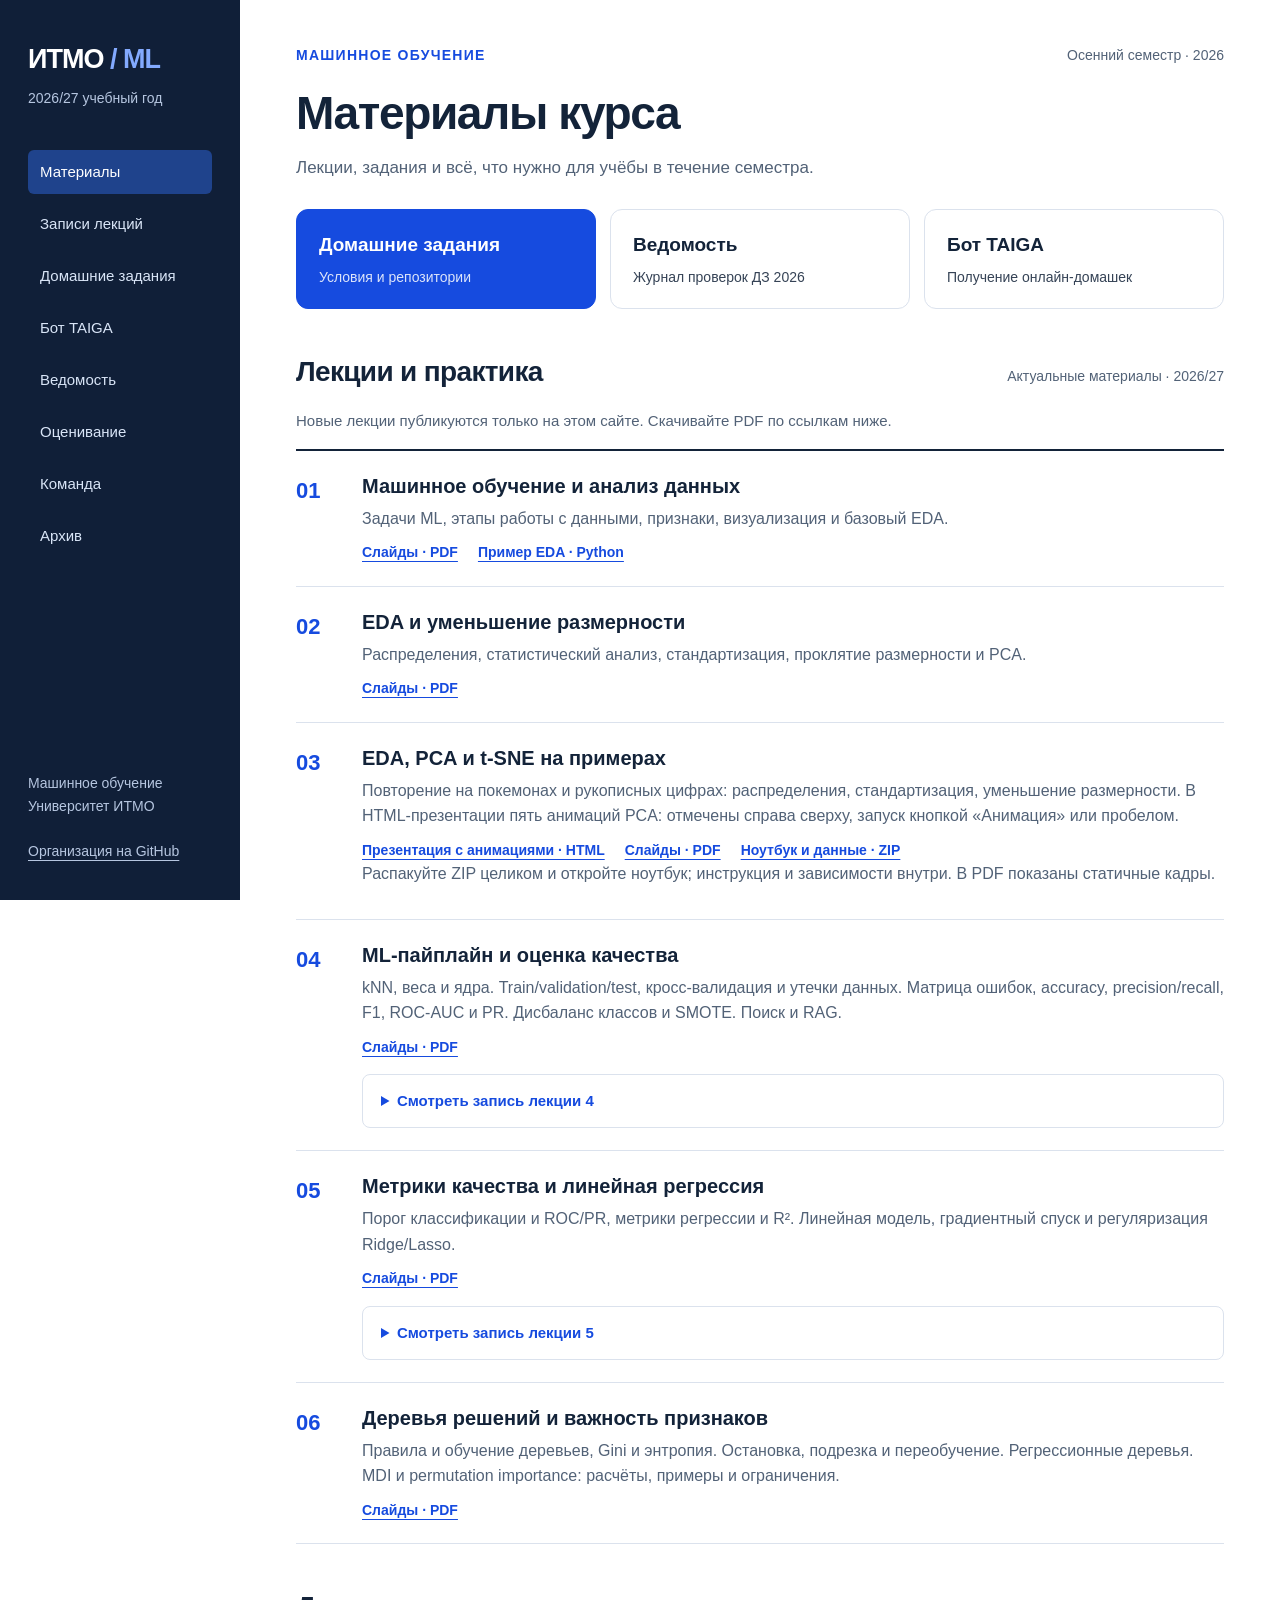
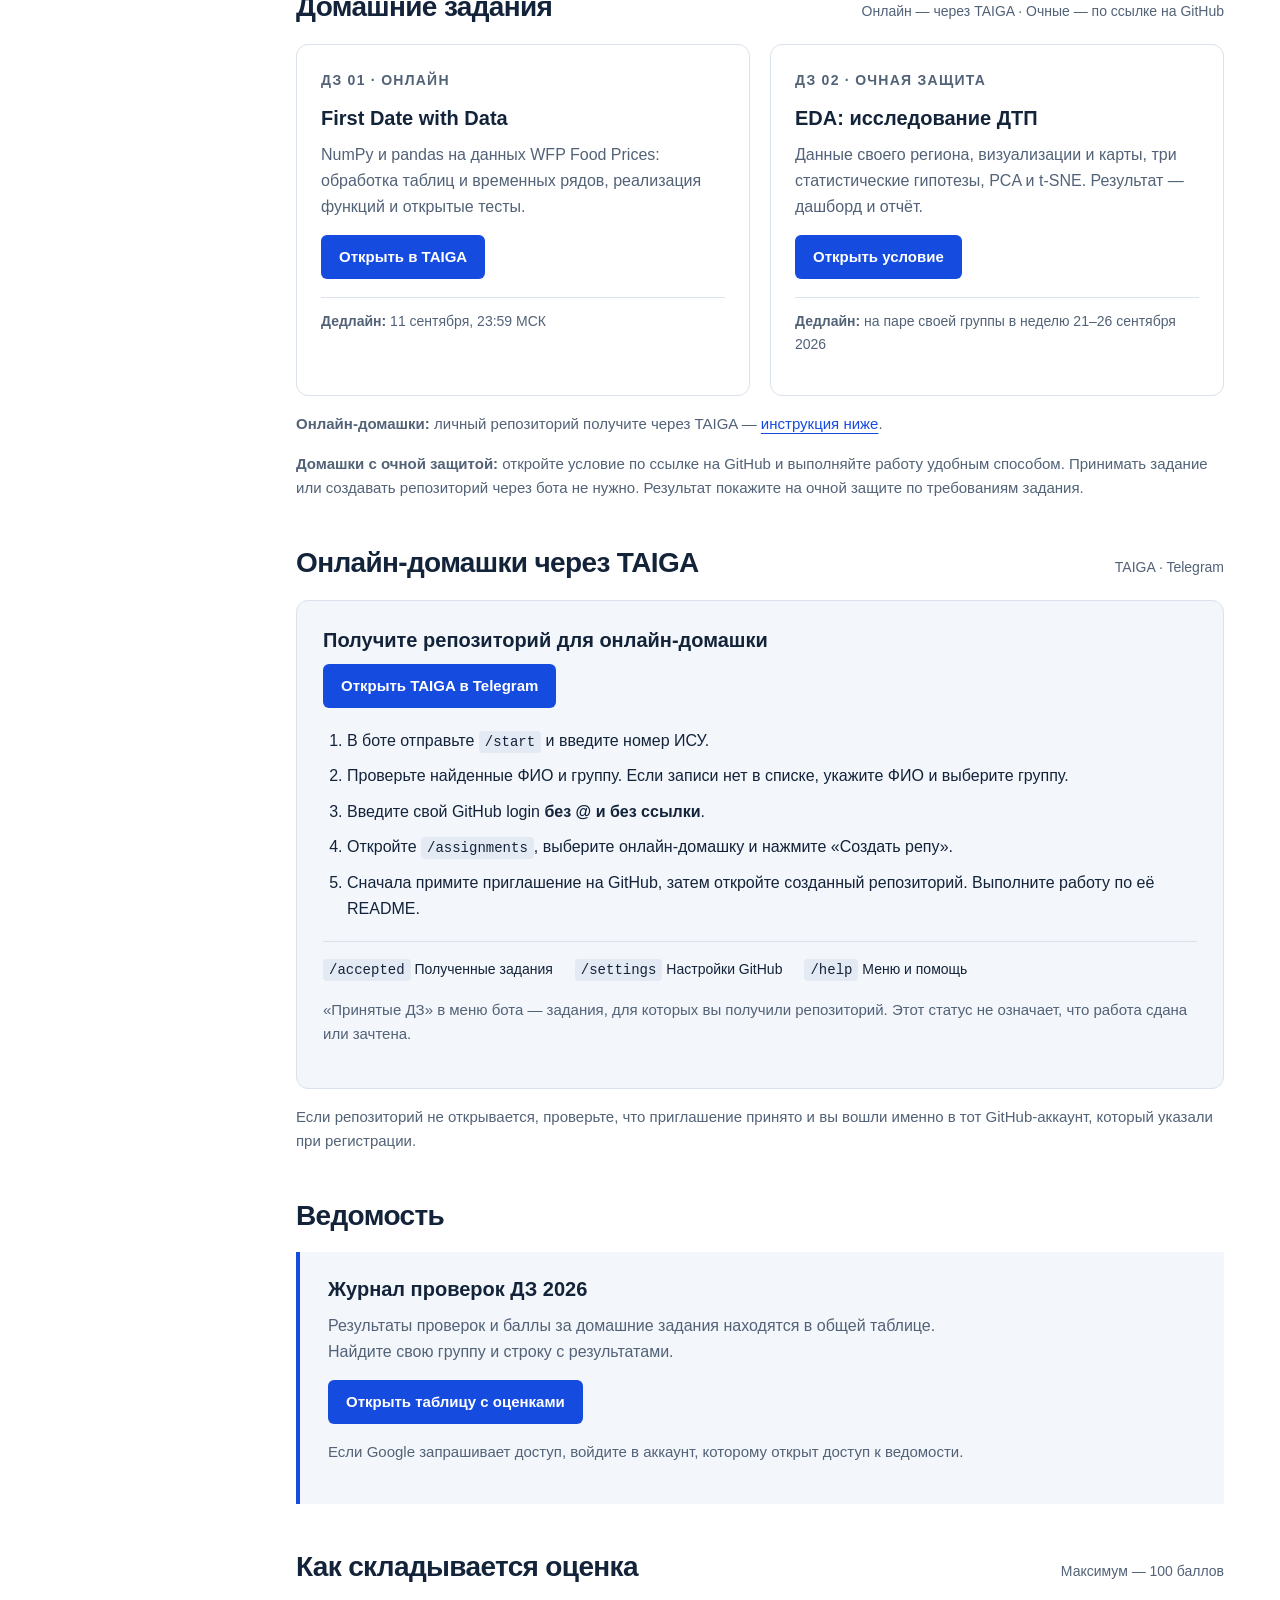
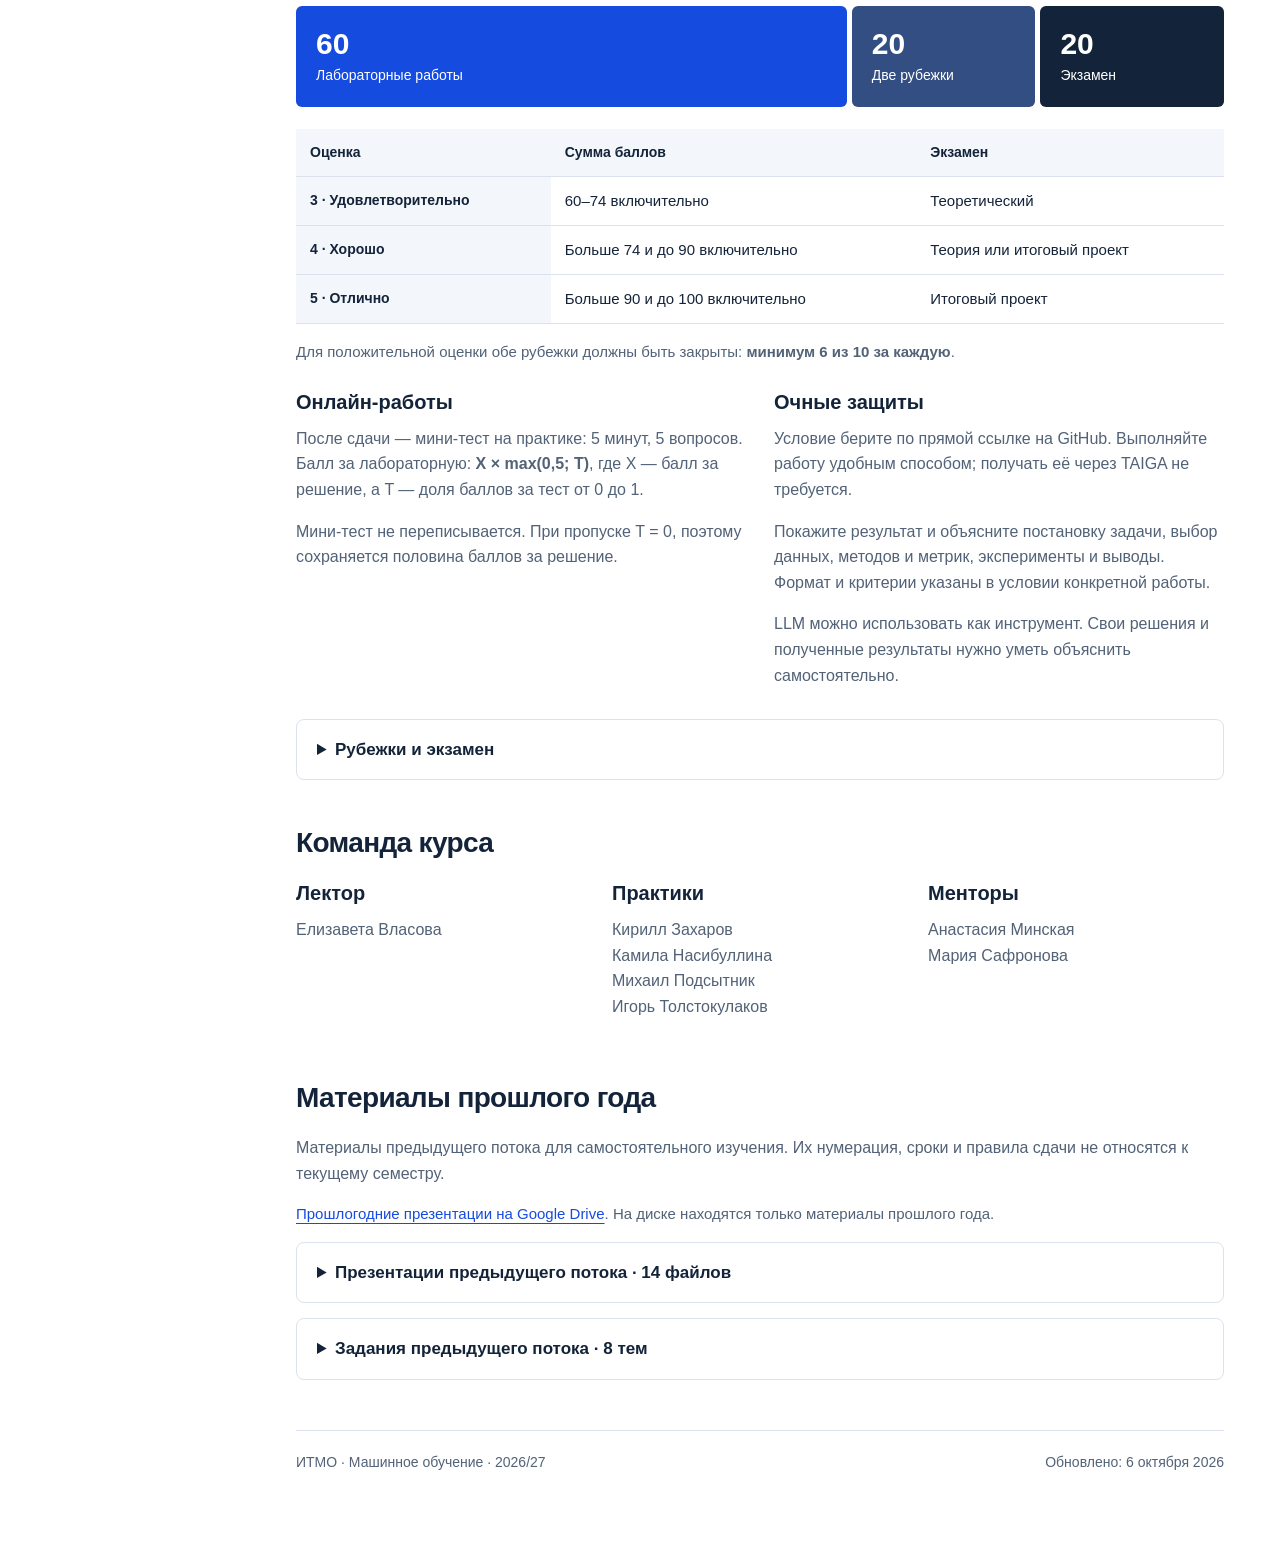
==== docs/index.html @ 831c70f2 "Publish lecture 6 on decision trees and feature importance" ====
<!doctype html>
<html lang="ru">
<head><meta charset="utf-8"><meta name="viewport" content="width=device-width,initial-scale=1">
<title>Машинное обучение · ИТМО · 2026/27</title>
<meta name="description" content="Курс машинного обучения ИТМО: лекции, домашние задания, TAIGA, ведомость и правила оценивания. 2026/27 учебный год.">
<meta name="theme-color" content="#101f38"><link rel="icon" href="favicon.svg" type="image/svg+xml"><link rel="stylesheet" href="style.css"></head>
<body><a class="skip" href="#main">Перейти к материалам</a>
<aside class="sidebar"><a class="brand" href="#main">ИТМО <span>/ ML</span></a><p class="semester">2026/27 учебный год</p>
<nav aria-label="Разделы курса"><a href="#materials" aria-current="page">Материалы</a><a href="recordings.html">Записи лекций</a><a href="#homework">Домашние задания</a><a href="#taiga">Бот TAIGA</a><a href="#grades">Ведомость</a><a href="#assessment">Оценивание</a><a href="#team">Команда</a><a href="#archive">Архив</a></nav>
<div class="sidefoot">Машинное обучение<br>Университет ИТМО<br><br><a href="https://github.com/ITMO-SE-ML/">Организация на GitHub</a></div></aside>
<main id="main"><header><div class="topline"><span class="eyebrow">Машинное обучение</span><span>Осенний семестр · 2026</span></div>
<h1>Материалы курса</h1><p class="intro">Лекции, задания и всё, что нужно для учёбы в течение семестра.</p>
<div class="quick"><a href="#homework"><strong>Домашние задания</strong><small>Условия и репозитории</small></a><a href="https://docs.google.com/spreadsheets/d/10iM8FWS6Ktva5MgXge8a-rUCZVAGV4AFRg06dmYaR9c/edit"><strong>Ведомость</strong><small>Журнал проверок ДЗ 2026</small></a><a href="#taiga"><strong>Бот TAIGA</strong><small>Получение онлайн-домашек</small></a></div></header>
<section id="materials"><div class="sectionhead"><h2>Лекции и практика</h2><span>Актуальные материалы · 2026/27</span></div><p class="note">Новые лекции публикуются только на этом сайте. Скачивайте PDF по ссылкам ниже.</p>
<div class="lectures">
<article class="lecture"><div class="number">01</div><div><h3>Машинное обучение и анализ данных</h3><p>Задачи ML, этапы работы с данными, признаки, визуализация и базовый EDA.</p><div class="links"><a href="materials/lecture-01.pdf">Слайды · PDF</a><a href="materials/eda-wine.py" download>Пример EDA · Python</a></div></div></article>
<article class="lecture"><div class="number">02</div><div><h3>EDA и уменьшение размерности</h3><p>Распределения, статистический анализ, стандартизация, проклятие размерности и PCA.</p><div class="links"><a href="materials/lecture-02.pdf">Слайды · PDF</a></div></div></article>
<article class="lecture" id="pokemon-seminar"><div class="number">03</div><div><h3>EDA, PCA и t-SNE на примерах</h3><p>Повторение на покемонах и рукописных цифрах: распределения, стандартизация, уменьшение размерности. В HTML-презентации пять анимаций PCA: отмечены справа сверху, запуск кнопкой «Анимация» или пробелом.</p><div class="links"><a href="materials/pokemon_lecture_animated.html">Презентация с анимациями · HTML</a><a href="materials/pokemon_lecture.pdf">Слайды · PDF</a><a href="materials/pokemon_student_pack.zip" download>Ноутбук и данные · ZIP</a></div><p>Распакуйте ZIP целиком и откройте ноутбук; инструкция и зависимости внутри. В PDF показаны статичные кадры.</p></div></article>
<article class="lecture" id="lecture-04"><div class="number">04</div><div><h3>ML-пайплайн и оценка качества</h3><p>kNN, веса и ядра. Train/validation/test, кросс-валидация и утечки данных. Матрица ошибок, accuracy, precision/recall, F1, ROC-AUC и PR. Дисбаланс классов и SMOTE. Поиск и RAG.</p><div class="links"><a href="materials/lecture-04.pdf">Слайды · PDF</a></div><details class="recording"><summary>Смотреть запись лекции 4</summary><div class="video-frame"><iframe src="https://www.youtube-nocookie.com/embed/El1Mt77FfAI" title="Запись лекции 4 · Машинное обучение · ИТМО" loading="lazy" referrerpolicy="strict-origin-when-cross-origin" allow="accelerometer; autoplay; clipboard-write; encrypted-media; gyroscope; picture-in-picture; web-share" allowfullscreen></iframe></div><p class="video-link"><a href="https://www.youtube.com/watch?v=El1Mt77FfAI" target="_blank" rel="noopener noreferrer">Открыть запись на YouTube ↗</a></p></details></div></article>
<article class="lecture" id="lecture-05"><div class="number">05</div><div><h3>Метрики качества и линейная регрессия</h3><p>Порог классификации и ROC/PR, метрики регрессии и R². Линейная модель, градиентный спуск и регуляризация Ridge/Lasso.</p><div class="links"><a href="materials/lecture-05.pdf">Слайды · PDF</a></div><details class="recording"><summary>Смотреть запись лекции 5</summary><div class="video-frame"><iframe src="https://www.youtube-nocookie.com/embed/atBlki5PKQo" title="Запись лекции 5 · Машинное обучение · ИТМО" loading="lazy" referrerpolicy="strict-origin-when-cross-origin" allow="accelerometer; autoplay; clipboard-write; encrypted-media; gyroscope; picture-in-picture; web-share" allowfullscreen></iframe></div><p class="video-link"><a href="https://www.youtube.com/watch?v=atBlki5PKQo" target="_blank" rel="noopener noreferrer">Открыть запись на YouTube ↗</a></p></details></div></article>
<article class="lecture" id="lecture-06"><div class="number">06</div><div><h3>Деревья решений и важность признаков</h3><p>Правила и обучение деревьев, Gini и энтропия. Остановка, подрезка и переобучение. Регрессионные деревья. MDI и permutation importance: расчёты, примеры и ограничения.</p><div class="links"><a href="materials/lecture-06.pdf">Слайды · PDF</a></div></div></article>
</div></section>
<section id="homework"><div class="sectionhead"><h2>Домашние задания</h2><span>Онлайн — через TAIGA · Очные — по ссылке на GitHub</span></div>
<div class="homeworks"><article class="homework"><p class="eyebrow">ДЗ 01 · Онлайн</p><h3>First Date with Data</h3><p>NumPy и pandas на данных WFP Food Prices: обработка таблиц и временных рядов, реализация функций и открытые тесты.</p><a class="button" href="https://t.me/itmo_taiga_assistant_bot">Открыть в TAIGA</a><p class="meta"><strong>Дедлайн:</strong> 11 сентября, 23:59 МСК</p></article>
<article class="homework"><p class="eyebrow">ДЗ 02 · Очная защита</p><h3>EDA: исследование ДТП</h3><p>Данные своего региона, визуализации и карты, три статистические гипотезы, PCA и t-SNE. Результат — дашборд и отчёт.</p><a class="button" href="https://github.com/ITMO-SE-ML/hw02-y26-eda">Открыть условие</a><p class="meta"><strong>Дедлайн:</strong> на паре своей группы в неделю 21–26 сентября 2026</p></article></div>
<p class="note"><strong>Онлайн-домашки:</strong> личный репозиторий получите через TAIGA — <a href="#taiga">инструкция ниже</a>.</p><p class="note"><strong>Домашки с очной защитой:</strong> откройте условие по ссылке на GitHub и выполняйте работу удобным способом. Принимать задание или создавать репозиторий через бота не нужно. Результат покажите на очной защите по требованиям задания.</p></section>
<section id="taiga"><div class="sectionhead"><h2>Онлайн-домашки через TAIGA</h2><span>TAIGA · Telegram</span></div><div class="botbox"><h3>Получите репозиторий для онлайн-домашки</h3><a class="button" href="https://t.me/itmo_taiga_assistant_bot">Открыть TAIGA в Telegram</a>
<ol><li>В боте отправьте <code>/start</code> и введите номер ИСУ.</li><li>Проверьте найденные ФИО и группу. Если записи нет в списке, укажите ФИО и выберите группу.</li><li>Введите свой GitHub login <strong>без @ и без ссылки</strong>.</li><li>Откройте <code>/assignments</code>, выберите онлайн-домашку и нажмите «Создать репу».</li><li>Сначала примите приглашение на GitHub, затем откройте созданный репозиторий. Выполните работу по её README.</li></ol>
<div class="commands"><span><code>/accepted</code> Полученные задания</span><span><code>/settings</code> Настройки GitHub</span><span><code>/help</code> Меню и помощь</span></div><p class="note">«Принятые ДЗ» в меню бота — задания, для которых вы получили репозиторий. Этот статус не означает, что работа сдана или зачтена.</p></div>
<p class="note">Если репозиторий не открывается, проверьте, что приглашение принято и вы вошли именно в тот GitHub-аккаунт, который указали при регистрации.</p></section>
<section id="grades"><div class="sectionhead"><h2>Ведомость</h2></div><div class="gradesbox"><h3>Журнал проверок ДЗ 2026</h3><p>Результаты проверок и баллы за домашние задания находятся в общей таблице. Найдите свою группу и строку с результатами.</p><a class="button" href="https://docs.google.com/spreadsheets/d/10iM8FWS6Ktva5MgXge8a-rUCZVAGV4AFRg06dmYaR9c/edit">Открыть таблицу с оценками</a><p class="note">Если Google запрашивает доступ, войдите в аккаунт, которому открыт доступ к ведомости.</p></div></section>
<section id="assessment"><div class="sectionhead"><h2>Как складывается оценка</h2><span>Максимум — 100 баллов</span></div>
<div class="scorebar" aria-label="60 баллов за лабораторные, 20 за две рубежки, 20 за экзамен"><div><strong>60</strong><span>Лабораторные работы</span></div><div><strong>20</strong><span>Две рубежки</span></div><div><strong>20</strong><span>Экзамен</span></div></div>
<div class="tablewrap"><table><caption class="skip">Пороги итоговой оценки и формат экзамена</caption><thead><tr><th scope="col">Оценка</th><th scope="col">Сумма баллов</th><th scope="col">Экзамен</th></tr></thead><tbody><tr><th scope="row">3 · Удовлетворительно</th><td>60–74 включительно</td><td>Теоретический</td></tr><tr><th scope="row">4 · Хорошо</th><td>Больше 74 и до 90 включительно</td><td>Теория или итоговый проект</td></tr><tr><th scope="row">5 · Отлично</th><td>Больше 90 и до 100 включительно</td><td>Итоговый проект</td></tr></tbody></table></div><p class="note">Для положительной оценки обе рубежки должны быть закрыты: <strong>минимум 6 из 10 за каждую</strong>.</p>
<div class="rules"><article><h3>Онлайн-работы</h3><p>После сдачи — мини-тест на практике: 5 минут, 5 вопросов. Балл за лабораторную: <strong>X × max(0,5; T)</strong>, где X — балл за решение, а T — доля баллов за тест от 0 до 1.</p><p>Мини-тест не переписывается. При пропуске T = 0, поэтому сохраняется половина баллов за решение.</p></article><article><h3>Очные защиты</h3><p>Условие берите по прямой ссылке на GitHub. Выполняйте работу удобным способом; получать её через TAIGA не требуется.</p><p>Покажите результат и объясните постановку задачи, выбор данных, методов и метрик, эксперименты и выводы. Формат и критерии указаны в условии конкретной работы.</p><p>LLM можно использовать как инструмент. Свои решения и полученные результаты нужно уметь объяснить самостоятельно.</p></article></div>
<details><summary>Рубежки и экзамен</summary><p class="note">Рубежные работы: <strong>20 октября</strong> и <strong>15 декабря 2026</strong>, во время практических занятий. Письменно, на бумаге; без конспектов, других материалов и электронных устройств.</p><p>Для «3» предусмотрен теоретический экзамен. Для «4» можно выбрать теорию или проект. Для «5» нужен итоговый практический проект в формате мини-курсовой.</p></details></section>
<section id="team"><div class="sectionhead"><h2>Команда курса</h2></div><div class="team"><div><h3>Лектор</h3><p>Елизавета Власова</p></div><div><h3>Практики</h3><p>Кирилл Захаров<br>Камила Насибуллина<br>Михаил Подсытник<br>Игорь Толстокулаков</p></div><div><h3>Менторы</h3><p>Анастасия Минская<br>Мария Сафронова</p></div></div></section>
<section id="archive"><div class="sectionhead"><h2>Материалы прошлого года</h2></div><p class="muted">Материалы предыдущего потока для самостоятельного изучения. Их нумерация, сроки и правила сдачи не относятся к текущему семестру.</p><p class="note"><a href="https://drive.google.com/drive/folders/1g2-4mdhATZkF4elCgCH3hkfK8moCB7Ho">Прошлогодние презентации на Google Drive</a>. На диске находятся только материалы прошлого года.</p><details><summary>Презентации предыдущего потока · 14 файлов</summary><ul><li><a href="https://docs.google.com/presentation/d/1WX2LB0aDM0awaZ87EdqQ-S3rUSIxD4e8/edit?usp=drivesdk&amp;ouid=114748752541859044137&amp;rtpof=true&amp;sd=true">Lecture 1. MS intro + EDA.pptx</a></li><li><a href="https://docs.google.com/presentation/d/12kSOmeyjZpeFzAq5Xodr3aOQBu44ck2q/edit?usp=drivesdk&amp;ouid=114748752541859044137&amp;rtpof=true&amp;sd=true">Lecture 2. Stat. hypotheses.pptx</a></li><li><a href="https://docs.google.com/presentation/d/1_D8uTU2XRmR8DZO0sigl1Nuk1R17o4Wp/edit?usp=drivesdk&amp;ouid=114748752541859044137&amp;rtpof=true&amp;sd=true">Lecture 3. PCA.pptx</a></li><li><a href="https://docs.google.com/presentation/d/1HMXRzWUHVKtwvO5hQWafJak5acilHFCf/edit?usp=drivesdk&amp;ouid=114748752541859044137&amp;rtpof=true&amp;sd=true">Lecture 4. t-SNE &amp; UMAP.pptx</a></li><li><a href="https://docs.google.com/presentation/d/1uEagUJv49_-Yo94mhiQZqL1ES7v9sO5f/edit?usp=drivesdk&amp;ouid=114748752541859044137&amp;rtpof=true&amp;sd=true">Lecture 5. Metrics &amp; KNN.pptx</a></li><li><a href="https://docs.google.com/presentation/d/1YdBTxPbUzW6Ru0N-zzKdBnoiWvK77g9H/edit?usp=drivesdk&amp;ouid=114748752541859044137&amp;rtpof=true&amp;sd=true">Lecture 6. Linear regression.pptx</a></li><li><a href="https://docs.google.com/presentation/d/1BT3EJiJzLUGn6b9fAKAFbU-v0p5Nmd-K/edit?usp=drivesdk&amp;ouid=114748752541859044137&amp;rtpof=true&amp;sd=true">Lecture 7. SVM &amp; logistic regression.pptx</a></li><li><a href="https://docs.google.com/presentation/d/1my4y9N_Cz4WPyYJfPvBgL1GSSuhEttGL/edit?usp=drivesdk&amp;ouid=114748752541859044137&amp;rtpof=true&amp;sd=true">Lecture 8. Decision trees, forests, boostings.pptx</a></li><li><a href="https://docs.google.com/presentation/d/19ZiJu82N6OPNAolO_kHll_wKEzsX1jqM/edit?usp=drivesdk&amp;ouid=114748752541859044137&amp;rtpof=true&amp;sd=true">Lecture 9. Boostings, Naive Bayes, Bayesian networks.pptx</a></li><li><a href="https://docs.google.com/presentation/d/1_nK_H38zHN9gmEuq5x1yutu32ONSoUqH/edit?usp=drivesdk&amp;ouid=114748752541859044137&amp;rtpof=true&amp;sd=true">Lecture 10. Clustering.pptx</a></li><li><a href="https://docs.google.com/presentation/d/1arP4VFfiYvC-yGT4ptehRdfq-2SJfs8v/edit?usp=drivesdk&amp;ouid=114748752541859044137&amp;rtpof=true&amp;sd=true">Lecture 11. Deep learning.pptx</a></li><li><a href="https://docs.google.com/presentation/d/1wASLXvKgLaF7K2xe8nCT4MAOYQFZjVAE/edit?usp=drivesdk&amp;ouid=114748752541859044137&amp;rtpof=true&amp;sd=true">Lecture 12. BackProp, CNN.pptx</a></li><li><a href="https://docs.google.com/presentation/d/1Qh97lx9HQVVvRgb4ZTSwdR37BaeDb485/edit?usp=drivesdk&amp;ouid=114748752541859044137&amp;rtpof=true&amp;sd=true">Lecture 13. CNN, RNN.pptx</a></li><li><a href="https://docs.google.com/presentation/d/1i5bKO5YZeshf8FHkTOM7dkvtuqh9S9p6/edit?usp=drivesdk&amp;ouid=114748752541859044137&amp;rtpof=true&amp;sd=true">Lecture 14. From LSTM to GPT.pptx</a></li></ul></details><details><summary>Задания предыдущего потока · 8 тем</summary><ul><li><a href="https://github.com/ITMO-SE-ML/hw1-stat-basics">Основы статистики</a></li><li><a href="https://github.com/ITMO-SE-ML/hw2-eda-dim-reduction">EDA и уменьшение размерности</a></li><li><a href="https://github.com/ITMO-SE-ML/hw3-knn-metrics">kNN и метрики качества</a></li><li><a href="https://github.com/ITMO-SE-ML/hw4-lin-reg">Линейная регрессия</a></li><li><a href="https://github.com/ITMO-SE-ML/hw5-svm">SVM</a></li><li><a href="https://github.com/ITMO-SE-ML/hw7-bayes-clustering">Байесовские методы и кластеризация</a></li><li><a href="https://github.com/ITMO-SE-ML/hw8-deep-learning">Глубокое обучение</a></li><li><a href="https://github.com/ITMO-SE-ML/hw9-cnn-rnn">CNN и RNN</a></li></ul></details></section>
<footer><span>ИТМО · Машинное обучение · 2026/27</span><span>Обновлено: 6 октября 2026</span></footer></main></body></html>
---- docs/style.css ----
:root{--ink:#132339;--muted:#526277;--blue:#164bdf;--line:#dbe2ed;--light:#f3f6fb;--nav:#101f38;--white:#fff;--radius:12px;color-scheme:light;font-family:Inter,Arial,Helvetica,sans-serif;font-size:16px}*{box-sizing:border-box}html{scroll-behavior:smooth;scroll-padding-top:24px}body{margin:0;color:var(--ink);background:var(--white);line-height:1.6}a{color:var(--blue);text-underline-offset:4px}a:hover{text-decoration-thickness:2px}a:focus-visible,summary:focus-visible{outline:3px solid #f4ae2b;outline-offset:5px;border-radius:3px}.skip{position:fixed;top:-100px;left:16px;z-index:10;padding:12px;background:#fff}.skip:focus{top:16px}.sidebar{position:fixed;inset:0 auto 0 0;width:240px;background:var(--nav);color:#fff;padding:38px 28px;display:flex;flex-direction:column}.brand{font-size:27px;font-weight:800;letter-spacing:-1px;color:white;text-decoration:none}.brand span{color:#83aaff}.semester{color:#b6c6e0;margin:6px 0 40px;font-size:14px}.sidebar nav{display:grid;gap:8px}.sidebar nav a{color:#d9e5f7;text-decoration:none;padding:10px 12px;border-radius:6px;font-size:15px}.sidebar nav a:hover{background:#243857;color:white}.sidebar nav a[aria-current="page"]{background:#1f438c;color:white}.sidefoot{margin-top:auto;font-size:14px;color:#b6c6e0}.sidefoot a{color:#b6c6e0}main{max-width:1380px;margin-left:240px;padding:44px 56px 70px}.topline{display:flex;justify-content:space-between;gap:16px;font-size:14px;color:var(--muted)}.eyebrow{font-size:14px;font-weight:700;letter-spacing:.09em;text-transform:uppercase;color:var(--blue)}h1{font-size:clamp(32px,3.6vw,48px);line-height:1.12;letter-spacing:-1.4px;margin:22px 0 14px}h2{font-size:28px;letter-spacing:-.65px;line-height:1.2;margin:0}h3{font-size:20px;line-height:1.35;margin:0 0 10px}p{margin:0 0 16px}.intro{color:var(--muted);max-width:680px;font-size:17px}.quick{display:grid;grid-template-columns:repeat(3,minmax(0,1fr));gap:14px;margin:28px 0 42px}.quick a{display:block;text-decoration:none;color:var(--ink);border:1px solid var(--line);border-radius:var(--radius);padding:20px 22px;transition:border-color .15s,background .15s}.quick a:hover{background:var(--light);border-color:var(--blue)}.quick a:first-child{background:var(--blue);border-color:var(--blue);color:white}.quick strong{display:block;font-size:19px}.quick small{display:block;font-size:14px;margin-top:5px;opacity:.85}section{margin-top:46px;scroll-margin-top:24px}.sectionhead{display:flex;align-items:baseline;justify-content:space-between;gap:16px;margin-bottom:20px}.sectionhead span{font-size:14px;color:var(--muted)}.lectures{border-top:2px solid var(--ink)}.lecture{display:grid;grid-template-columns:48px 1fr;gap:18px;padding:22px 0;border-bottom:1px solid var(--line)}.number{font-size:22px;color:var(--blue);font-weight:700}.lecture h3{margin-bottom:6px}.lecture p{color:var(--muted);margin-bottom:10px}.links{display:flex;gap:10px 20px;flex-wrap:wrap;font-size:14px;font-weight:600}.tag{display:inline-block;font-size:13px;font-weight:600;background:#eaf0fc;color:#264c8b;padding:3px 9px;border-radius:4px;vertical-align:middle;margin-left:9px}.pending{background:#f1f3f6;color:#586275}.homeworks{display:grid;grid-template-columns:repeat(2,minmax(0,1fr));gap:20px}.homework{padding:24px;border:1px solid var(--line);border-radius:var(--radius)}.homework .eyebrow{margin-bottom:14px}.homework p{color:var(--muted)}.meta{font-size:14px;border-top:1px solid var(--line);padding-top:12px;margin-top:18px}.button{display:inline-flex;align-items:center;justify-content:center;min-height:44px;padding:9px 18px;border-radius:6px;background:var(--blue);color:#fff;text-decoration:none;font-size:15px;font-weight:600}.button:hover{background:#103ab0}.button.secondary{background:white;color:var(--blue);border:1px solid var(--line)}.note{font-size:15px;color:var(--muted);margin-top:16px}.botbox{background:var(--light);border:1px solid var(--line);border-radius:var(--radius);padding:26px}.botbox ol{margin:20px 0;padding-left:24px;display:grid;gap:10px}.botbox code{font-size:14px;background:#e4eaf4;padding:3px 6px;border-radius:4px}.commands{display:flex;gap:10px 22px;flex-wrap:wrap;font-size:14px;padding-top:16px;border-top:1px solid var(--line)}.gradesbox{border-left:4px solid var(--blue);background:var(--light);padding:24px 28px}.gradesbox p{color:var(--muted);max-width:660px}.scorebar{display:grid;grid-template-columns:3fr 1fr 1fr;gap:5px;margin:22px 0}.scorebar div{background:var(--blue);color:#fff;padding:20px;border-radius:6px}.scorebar div:nth-child(2){background:#324e82}.scorebar div:nth-child(3){background:#132339}.scorebar strong{display:block;font-size:30px;line-height:1.2}.scorebar span{font-size:14px}.rules{display:grid;grid-template-columns:1fr 1fr;gap:28px;margin-top:25px}.rules p{color:var(--muted)}.tablewrap{overflow-x:auto}table{width:100%;border-collapse:collapse;font-size:15px}th,td{text-align:left;padding:12px 14px;border-bottom:1px solid var(--line);vertical-align:top}th{background:var(--light);font-size:14px}details{border:1px solid var(--line);border-radius:8px;margin-top:15px;padding:16px 20px}summary{cursor:pointer;font-size:17px;font-weight:600}details ul{padding-left:20px;display:grid;gap:10px}.team{display:grid;grid-template-columns:repeat(3,minmax(0,1fr));gap:20px}.team p{color:var(--muted)}footer{border-top:1px solid var(--line);margin-top:50px;padding-top:20px;font-size:14px;color:var(--muted);display:flex;justify-content:space-between;gap:20px}.muted{color:var(--muted)}@media(min-width:1600px){main{margin-right:auto}}@media(max-width:1100px){.sidebar{width:200px;padding:28px 20px}main{margin-left:200px;padding:34px 30px}.quick a{padding:17px 15px}.scorebar div{padding:18px 13px}}@media(max-width:800px){.sidebar{position:static;width:auto;padding:18px 22px;display:block}.brand{font-size:23px}.semester{margin:0;font-size:14px}.sidebar nav{display:flex;overflow-x:auto;gap:4px;margin-top:14px;padding-bottom:4px}.sidebar nav a{white-space:nowrap;font-size:14px;padding:7px 10px}.sidefoot{display:none}main{margin:0;padding:26px 22px 45px}.topline{font-size:13px}.quick{gap:10px;margin-bottom:30px}.quick strong{font-size:16px}.quick small{font-size:13px}.sectionhead{align-items:flex-start;flex-direction:column;gap:8px}.rules{grid-template-columns:1fr;gap:14px}.homework{padding:20px}h2{font-size:25px}}@media(max-width:540px){.quick{grid-template-columns:1fr}.quick a{padding:15px 18px}.quick strong{font-size:18px}.quick small{font-size:14px}.homeworks,.team{grid-template-columns:1fr}.scorebar{grid-template-columns:1fr}.scorebar div{display:flex;align-items:center;gap:18px;padding:14px 18px}.scorebar strong{min-width:40px}.lecture{grid-template-columns:32px 1fr;gap:12px}.botbox,.gradesbox{padding:20px}.tag{margin:8px 0 0;display:table}footer{flex-direction:column;gap:6px}.topline{flex-wrap:wrap}}@media(prefers-reduced-motion:reduce){html{scroll-behavior:auto}*{transition:none!important}}@media print{.sidebar,.quick,.skip{display:none}main{margin:0;padding:0}section{break-inside:avoid}details{display:block}a{color:#111}.scorebar div{background:white!important;color:#111;border:1px solid #aaa}}

/* Lecture recordings */
.lecture>div{min-width:0}.recording{margin-top:16px;padding:0;overflow:hidden}.recording summary{padding:14px 18px;color:var(--blue);font-size:15px}.recording[open] summary{border-bottom:1px solid var(--line)}.video-frame{position:relative;aspect-ratio:16/9;background:var(--nav)}.video-frame iframe{position:absolute;inset:0;width:100%;height:100%;border:0}.lecture .video-link{margin:0;padding:12px 18px;font-size:14px}.video-link a{font-weight:600}@media print{.video-frame{display:none}}

/* Recording library */
.recordings-body{background:#101217;color:#f1f2f6;--ink:#f1f2f6;--muted:#a1a6b3;--line:#2a2e37;--blue:#a8bfff}.library-topbar{max-width:1328px;margin:auto;padding:24px;display:flex;align-items:center;gap:48px;border-bottom:1px solid var(--line)}.library-topbar .brand{font-size:24px;letter-spacing:-1px}.library-topbar .brand span{color:#a8bfff}.library-topbar nav{display:flex;gap:28px;align-items:center}.library-topbar nav a{color:#a1a6b3;text-decoration:none;font-size:14px}.library-topbar nav a[aria-current]{color:#fff}.library-year{margin-left:auto;font-size:12px;color:#808796;border:1px solid #30343d;border-radius:6px;padding:5px 9px}.recordings-page{max-width:1328px;margin:0 auto;padding:48px 24px 32px}.library-header{margin-bottom:36px}.library-header .eyebrow{font-size:11px;letter-spacing:.15em;color:#a8bfff;margin-bottom:14px}.library-header h1{font-size:clamp(32px,3.8vw,48px);font-weight:600;letter-spacing:-1.6px;margin:0 0 12px;line-height:1.15}.library-header .intro{font-size:14px;color:#9299a8;margin:0}.watch-layout{display:grid;grid-template-columns:minmax(0,1fr) 316px;gap:32px;align-items:start}.watch-main{min-width:0}.player-screen{border-radius:12px;overflow:hidden;background:#050609;border:1px solid #30343b}.player-screen iframe[hidden]{display:none}.player-cover{position:absolute;inset:0;width:100%;height:100%;border:0;padding:0;cursor:pointer;color:#fff;background:#050609;font:inherit;overflow:hidden}.cover-image{position:absolute;inset:0;width:100%;height:100%;object-fit:cover;opacity:.67;transition:opacity .2s}.player-cover:after{content:"";position:absolute;inset:0;background:linear-gradient(0deg,#0008,transparent 60%);pointer-events:none}.player-cover:hover .cover-image{opacity:.85}.cover-number{position:absolute;width:1px;height:1px;overflow:hidden;clip-path:inset(50%)}.cover-play{position:absolute;z-index:1;top:50%;left:50%;transform:translate(-50%,-50%);width:68px;height:68px;border-radius:50%;display:grid;place-items:center;background:#fff;color:#161922;box-shadow:0 4px 30px #0004;transition:transform .15s}.cover-play svg{width:28px;height:28px;margin-left:3px}.player-cover:hover .cover-play{transform:translate(-50%,-50%) scale(1.08)}.cover-caption{position:absolute;z-index:1;bottom:24px;left:24px;font-size:13px;font-weight:500}.player-cover:focus-visible{outline:3px solid #a8bfff;outline-offset:-5px}.watch-info{padding:24px 0 0}.watch-kicker{font-size:11px;letter-spacing:.12em;text-transform:uppercase;color:#a8bfff;margin:0 0 9px}.watch-info h2{font-size:clamp(22px,2.1vw,28px);font-weight:500;line-height:1.3;letter-spacing:-.5px;max-width:800px}.watch-actions{display:flex;align-items:center;justify-content:space-between;gap:16px;margin-top:20px;font-size:12px}.watch-author{color:#9299a8}.watch-actions a{display:inline-flex;align-items:center;color:#d0d5e1;text-decoration:none;padding:8px 12px;border:1px solid #343943;border-radius:6px}.watch-actions a:hover{background:#232730;color:#fff}.playlist{min-width:0}.playlist-heading{display:flex;align-items:center;justify-content:space-between;margin-bottom:18px;padding-bottom:15px;border-bottom:1px solid var(--line)}.playlist-heading h2{font-size:14px;font-weight:500;letter-spacing:0}.playlist-heading>span{font-size:12px;color:#858d9c}.playlist-options{display:grid;gap:10px}.recording-option{display:flex;align-items:center;gap:12px;padding:12px;text-decoration:none;border:1px solid transparent;border-radius:9px;color:#d7dbe4;transition:background .15s}.recording-option:hover{background:#1b1f28}.recording-option[aria-current="true"]{background:#202631;border-color:#394962}.option-art{position:relative;width:96px;aspect-ratio:16/9;flex-shrink:0;border-radius:5px;overflow:hidden;background:#343943}.option-art img{width:100%;height:100%;object-fit:cover;display:block}.option-art>span{position:absolute;bottom:3px;right:4px;background:#080b11b3;color:#fff;font-size:10px;line-height:1.5;padding:0 4px;border-radius:2px}.option-copy{display:grid;gap:5px;min-width:0}.option-copy small{font-size:10px;color:#8f98a8}.option-copy strong{font-size:12px;font-weight:500;line-height:1.5}.recording-option[aria-current="true"] .option-copy small{color:#a8bfff}.recordings-page footer{margin-top:52px;padding-top:20px;font-size:11px;color:#757d8d}.recordings-page footer a{color:#a1a6b3;text-decoration:none}@media(max-width:1000px){.watch-layout{grid-template-columns:minmax(0,1fr)}.playlist-options{grid-template-columns:repeat(2,minmax(0,1fr))}.playlist-heading{margin-bottom:12px}.recordings-page{padding-top:36px}}@media(max-width:540px){.library-topbar{padding:18px 20px;gap:20px;flex-wrap:wrap}.library-topbar .brand{font-size:22px}.library-year{order:1}.library-topbar nav{order:2;width:100%;gap:24px}.library-topbar nav a{font-size:12px}.recordings-page{padding:30px 20px}.library-header{margin-bottom:24px}.library-header h1{letter-spacing:-1px}.watch-layout{gap:32px}.player-screen{border-radius:8px}.cover-play{width:52px;height:52px}.cover-play svg{width:23px;height:23px}.cover-caption{bottom:14px;left:14px;font-size:11px}.watch-info{padding-top:20px}.watch-actions{flex-wrap:wrap;gap:12px}.playlist-options{grid-template-columns:1fr}.recording-option{padding:10px}.option-art{width:112px}.option-copy strong{font-size:13px}.recordings-page footer{margin-top:36px;gap:10px}}@media print{.player-cover{display:none}.watch-layout{display:block}.recordings-body{background:white;color:black}}
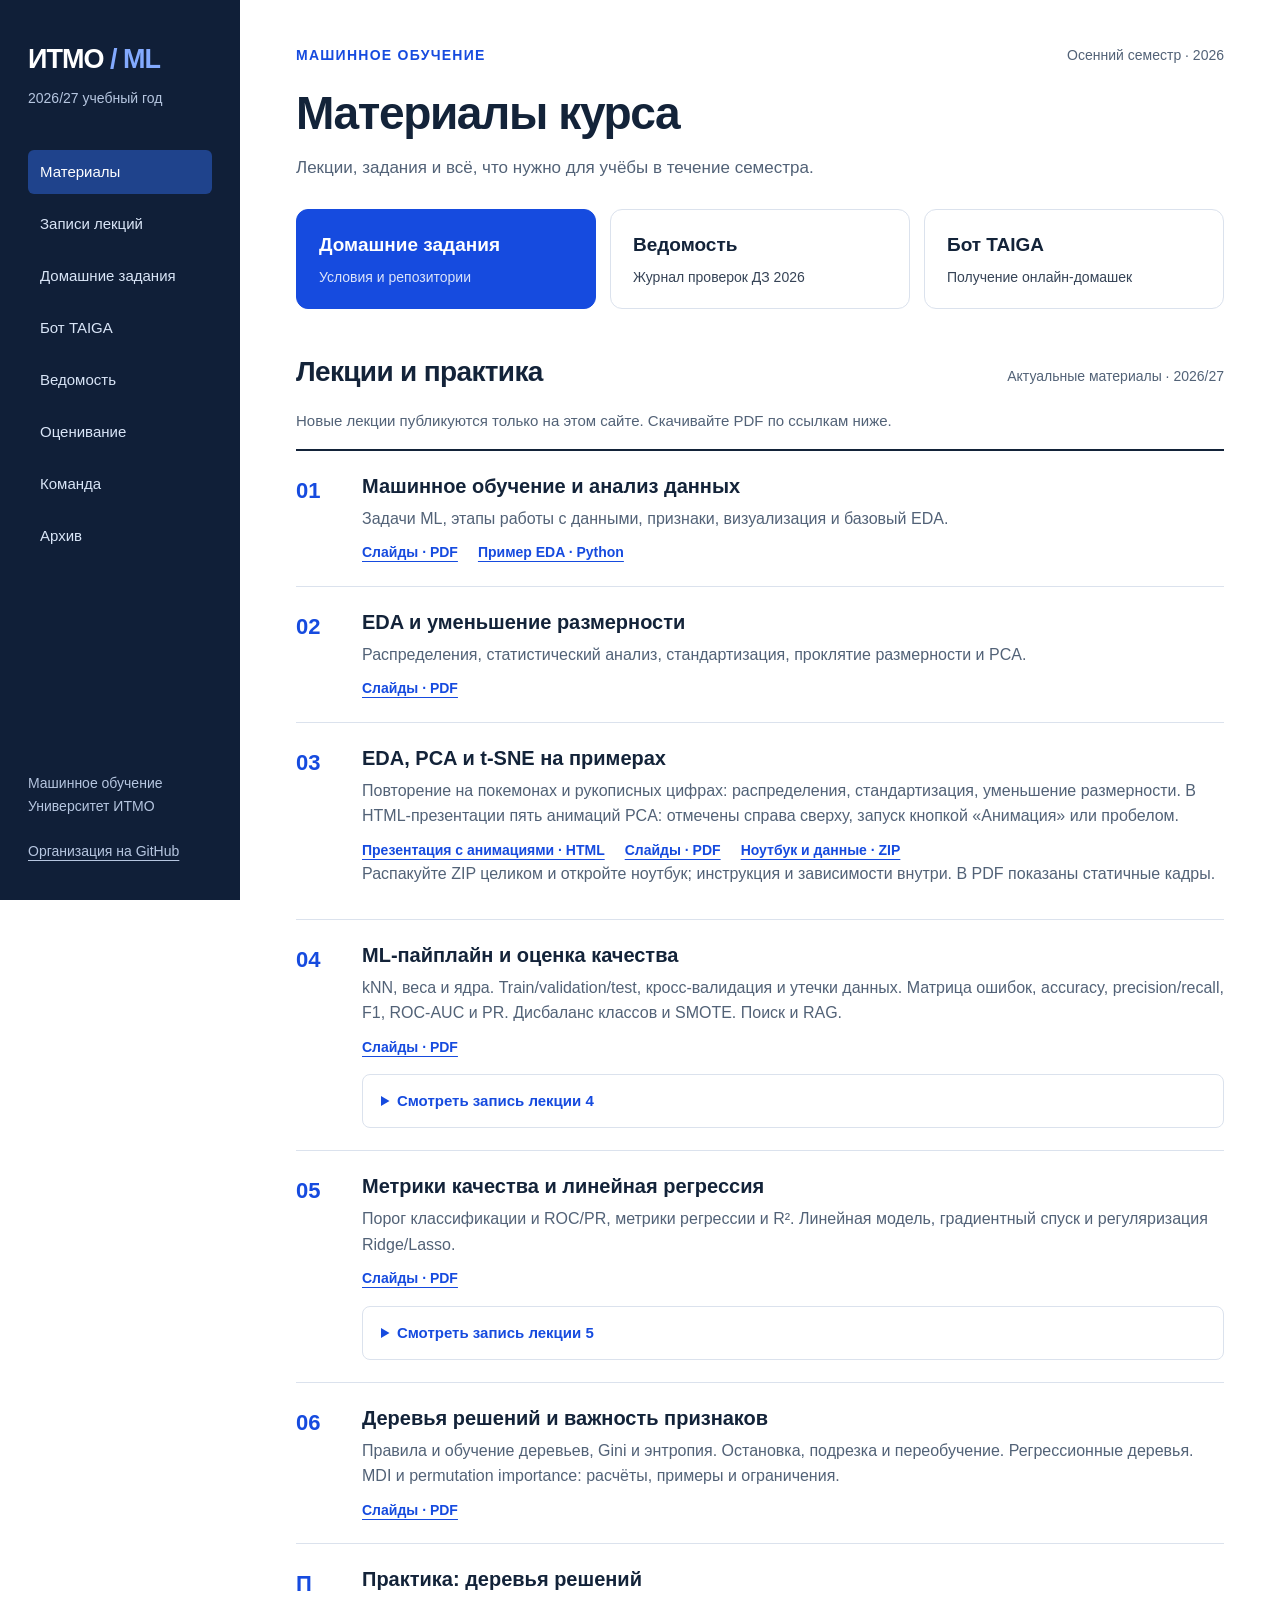
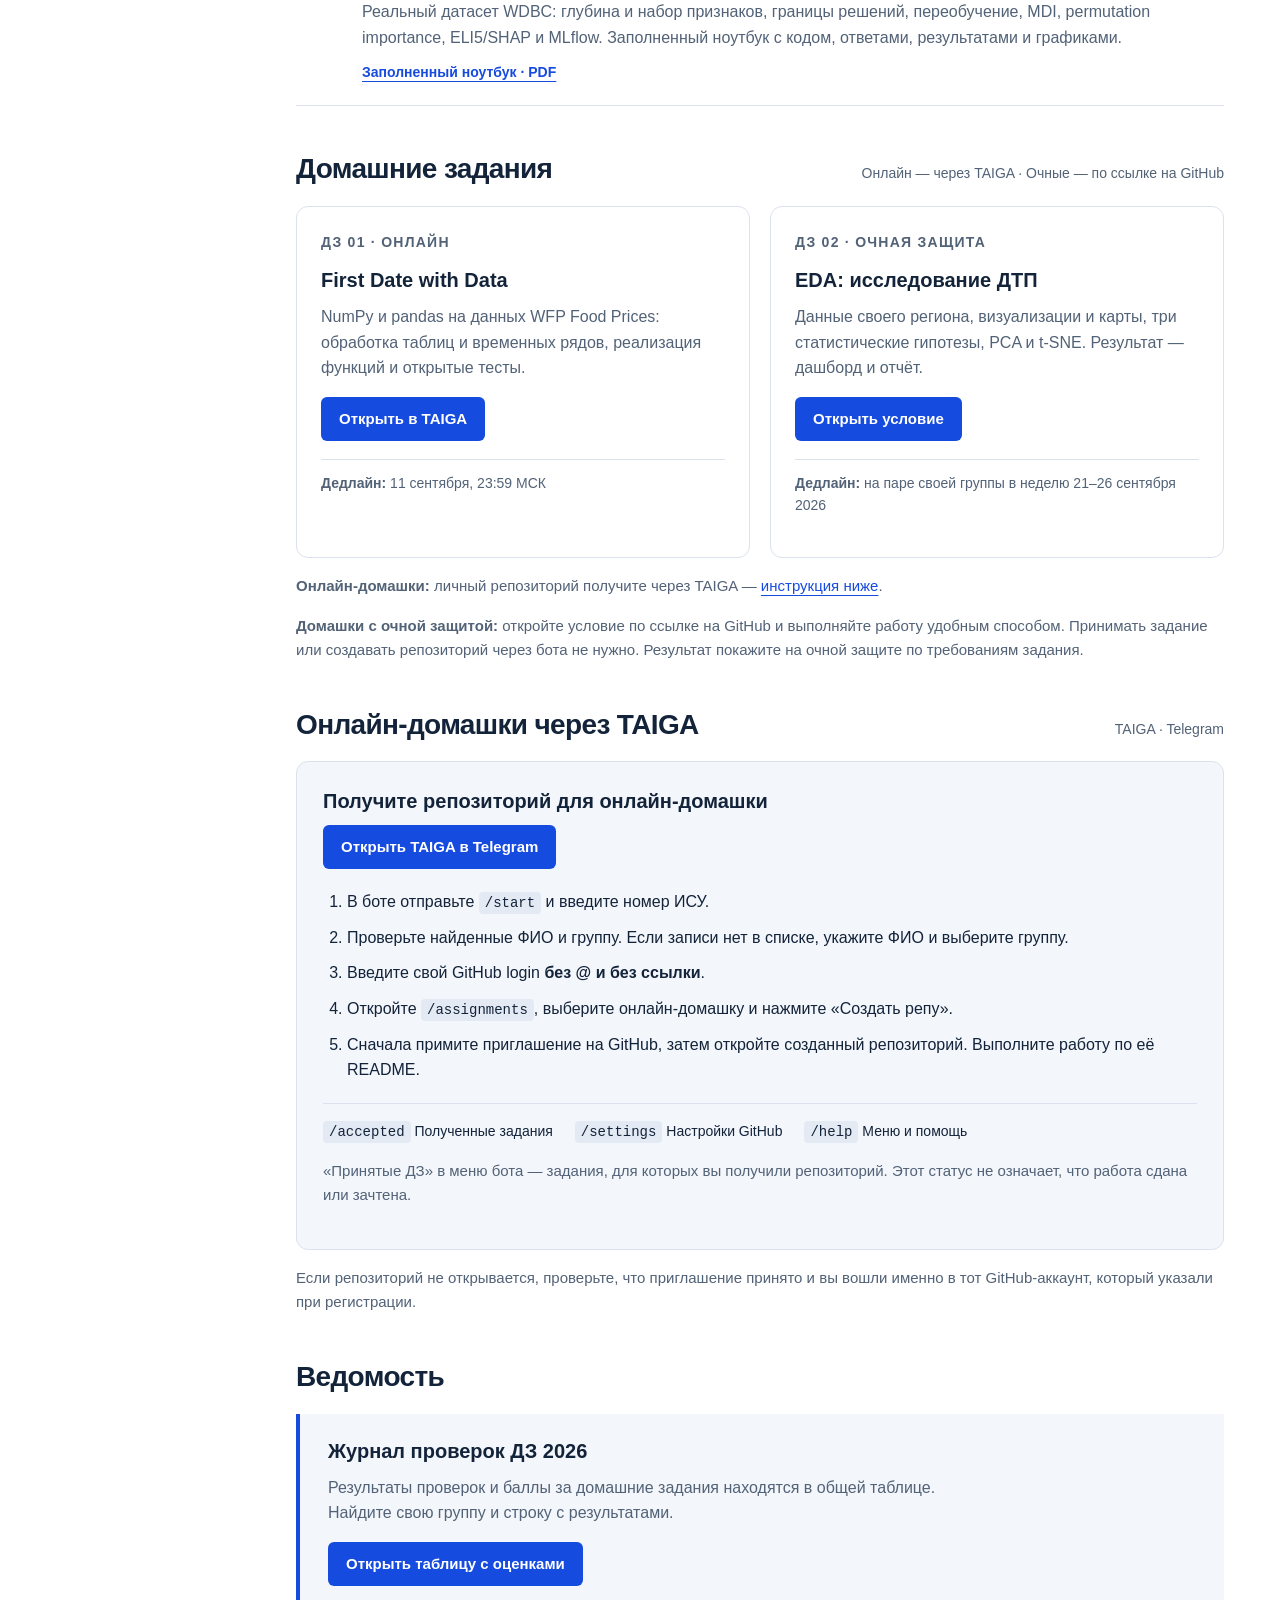
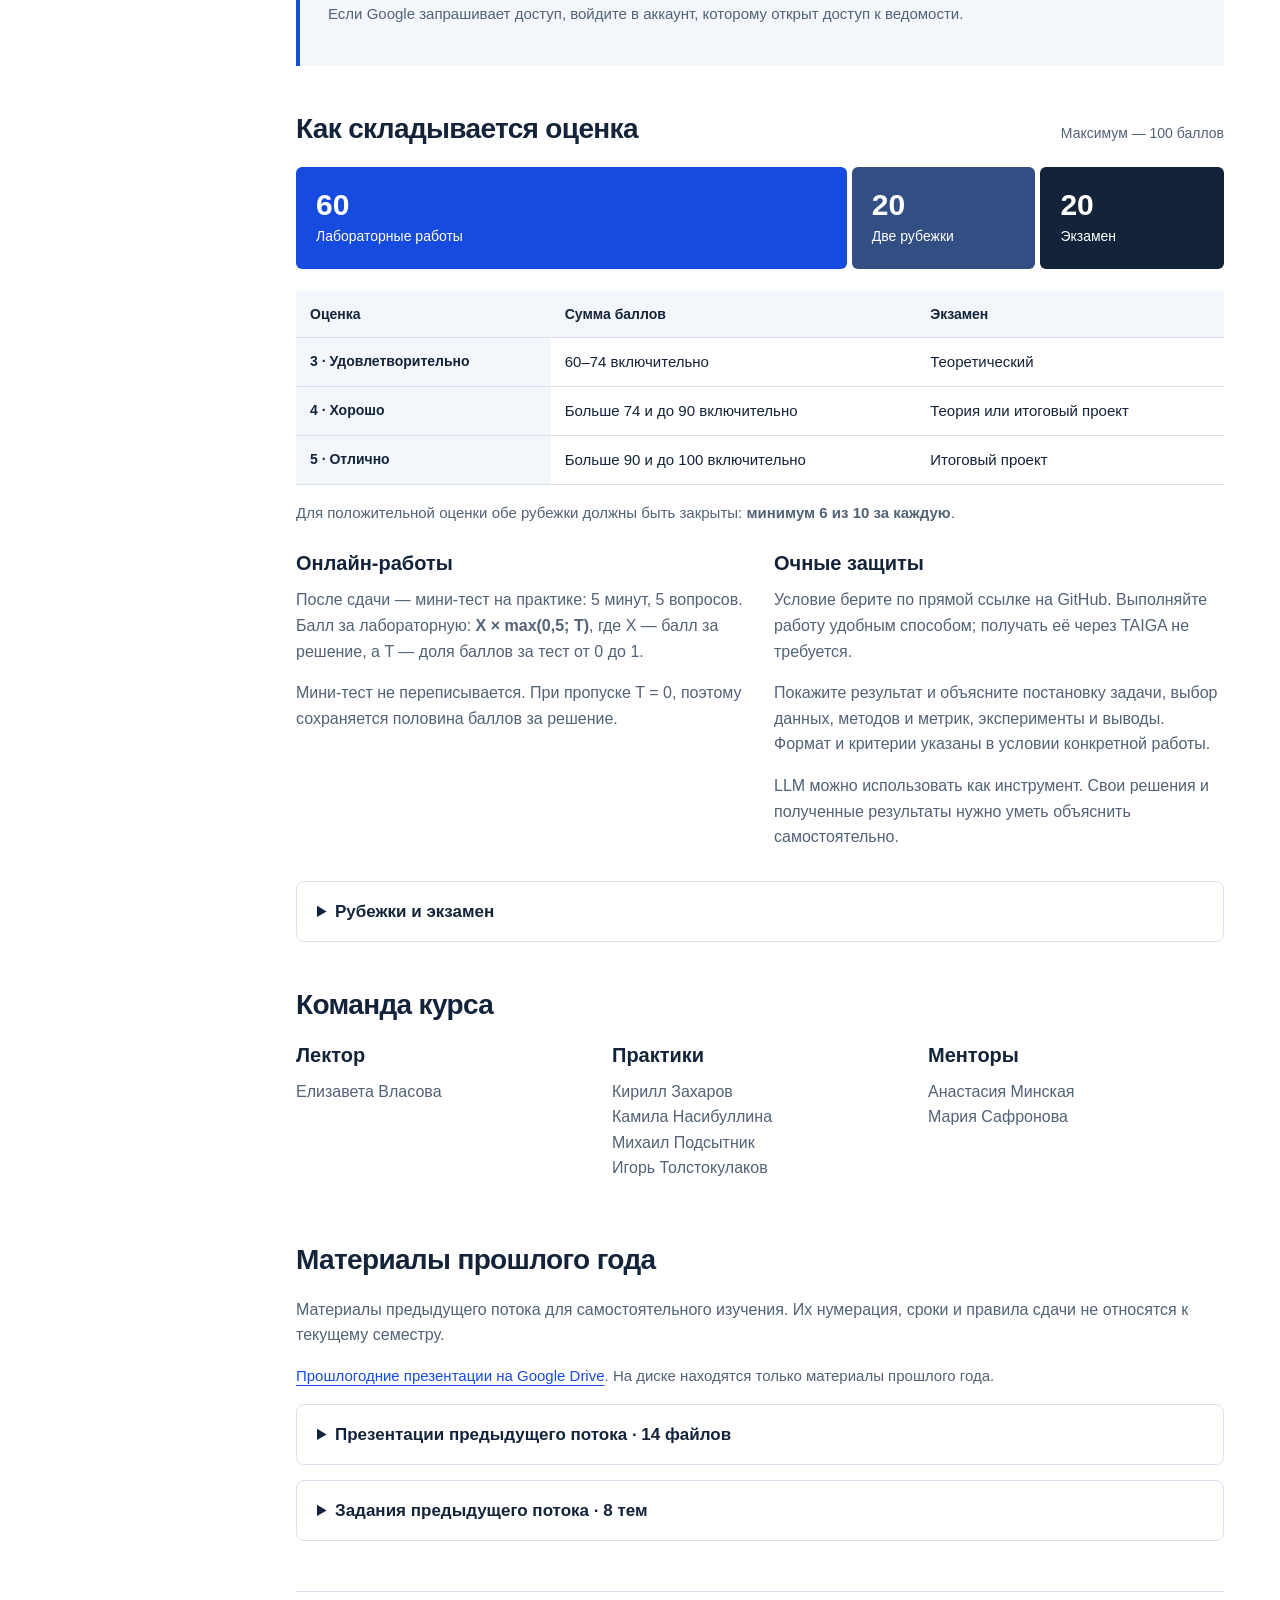
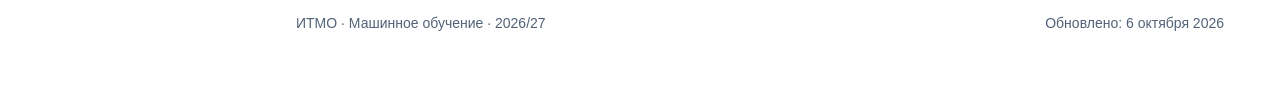
==== commit 69066d09: "Publish filled decision-tree practice PDF" ====
--- a/docs/index.html
+++ b/docs/index.html
@@ -19,6 +19,7 @@
 <article class="lecture" id="lecture-04"><div class="number">04</div><div><h3>ML-пайплайн и оценка качества</h3><p>kNN, веса и ядра. Train/validation/test, кросс-валидация и утечки данных. Матрица ошибок, accuracy, precision/recall, F1, ROC-AUC и PR. Дисбаланс классов и SMOTE. Поиск и RAG.</p><div class="links"><a href="materials/lecture-04.pdf">Слайды · PDF</a></div><details class="recording"><summary>Смотреть запись лекции 4</summary><div class="video-frame"><iframe src="https://www.youtube-nocookie.com/embed/El1Mt77FfAI" title="Запись лекции 4 · Машинное обучение · ИТМО" loading="lazy" referrerpolicy="strict-origin-when-cross-origin" allow="accelerometer; autoplay; clipboard-write; encrypted-media; gyroscope; picture-in-picture; web-share" allowfullscreen></iframe></div><p class="video-link"><a href="https://www.youtube.com/watch?v=El1Mt77FfAI" target="_blank" rel="noopener noreferrer">Открыть запись на YouTube ↗</a></p></details></div></article>
 <article class="lecture" id="lecture-05"><div class="number">05</div><div><h3>Метрики качества и линейная регрессия</h3><p>Порог классификации и ROC/PR, метрики регрессии и R². Линейная модель, градиентный спуск и регуляризация Ridge/Lasso.</p><div class="links"><a href="materials/lecture-05.pdf">Слайды · PDF</a></div><details class="recording"><summary>Смотреть запись лекции 5</summary><div class="video-frame"><iframe src="https://www.youtube-nocookie.com/embed/atBlki5PKQo" title="Запись лекции 5 · Машинное обучение · ИТМО" loading="lazy" referrerpolicy="strict-origin-when-cross-origin" allow="accelerometer; autoplay; clipboard-write; encrypted-media; gyroscope; picture-in-picture; web-share" allowfullscreen></iframe></div><p class="video-link"><a href="https://www.youtube.com/watch?v=atBlki5PKQo" target="_blank" rel="noopener noreferrer">Открыть запись на YouTube ↗</a></p></details></div></article>
 <article class="lecture" id="lecture-06"><div class="number">06</div><div><h3>Деревья решений и важность признаков</h3><p>Правила и обучение деревьев, Gini и энтропия. Остановка, подрезка и переобучение. Регрессионные деревья. MDI и permutation importance: расчёты, примеры и ограничения.</p><div class="links"><a href="materials/lecture-06.pdf">Слайды · PDF</a></div></div></article>
+<article class="lecture" id="practice-trees"><div class="number">П</div><div><h3>Практика: деревья решений</h3><p>Реальный датасет WDBC: глубина и набор признаков, границы решений, переобучение, MDI, permutation importance, ELI5/SHAP и MLflow. Заполненный ноутбук с кодом, ответами, результатами и графиками.</p><div class="links"><a href="materials/practice-trees-filled.pdf">Заполненный ноутбук · PDF</a></div></div></article>
 </div></section>
 <section id="homework"><div class="sectionhead"><h2>Домашние задания</h2><span>Онлайн — через TAIGA · Очные — по ссылке на GitHub</span></div>
 <div class="homeworks"><article class="homework"><p class="eyebrow">ДЗ 01 · Онлайн</p><h3>First Date with Data</h3><p>NumPy и pandas на данных WFP Food Prices: обработка таблиц и временных рядов, реализация функций и открытые тесты.</p><a class="button" href="https://t.me/itmo_taiga_assistant_bot">Открыть в TAIGA</a><p class="meta"><strong>Дедлайн:</strong> 11 сентября, 23:59 МСК</p></article>
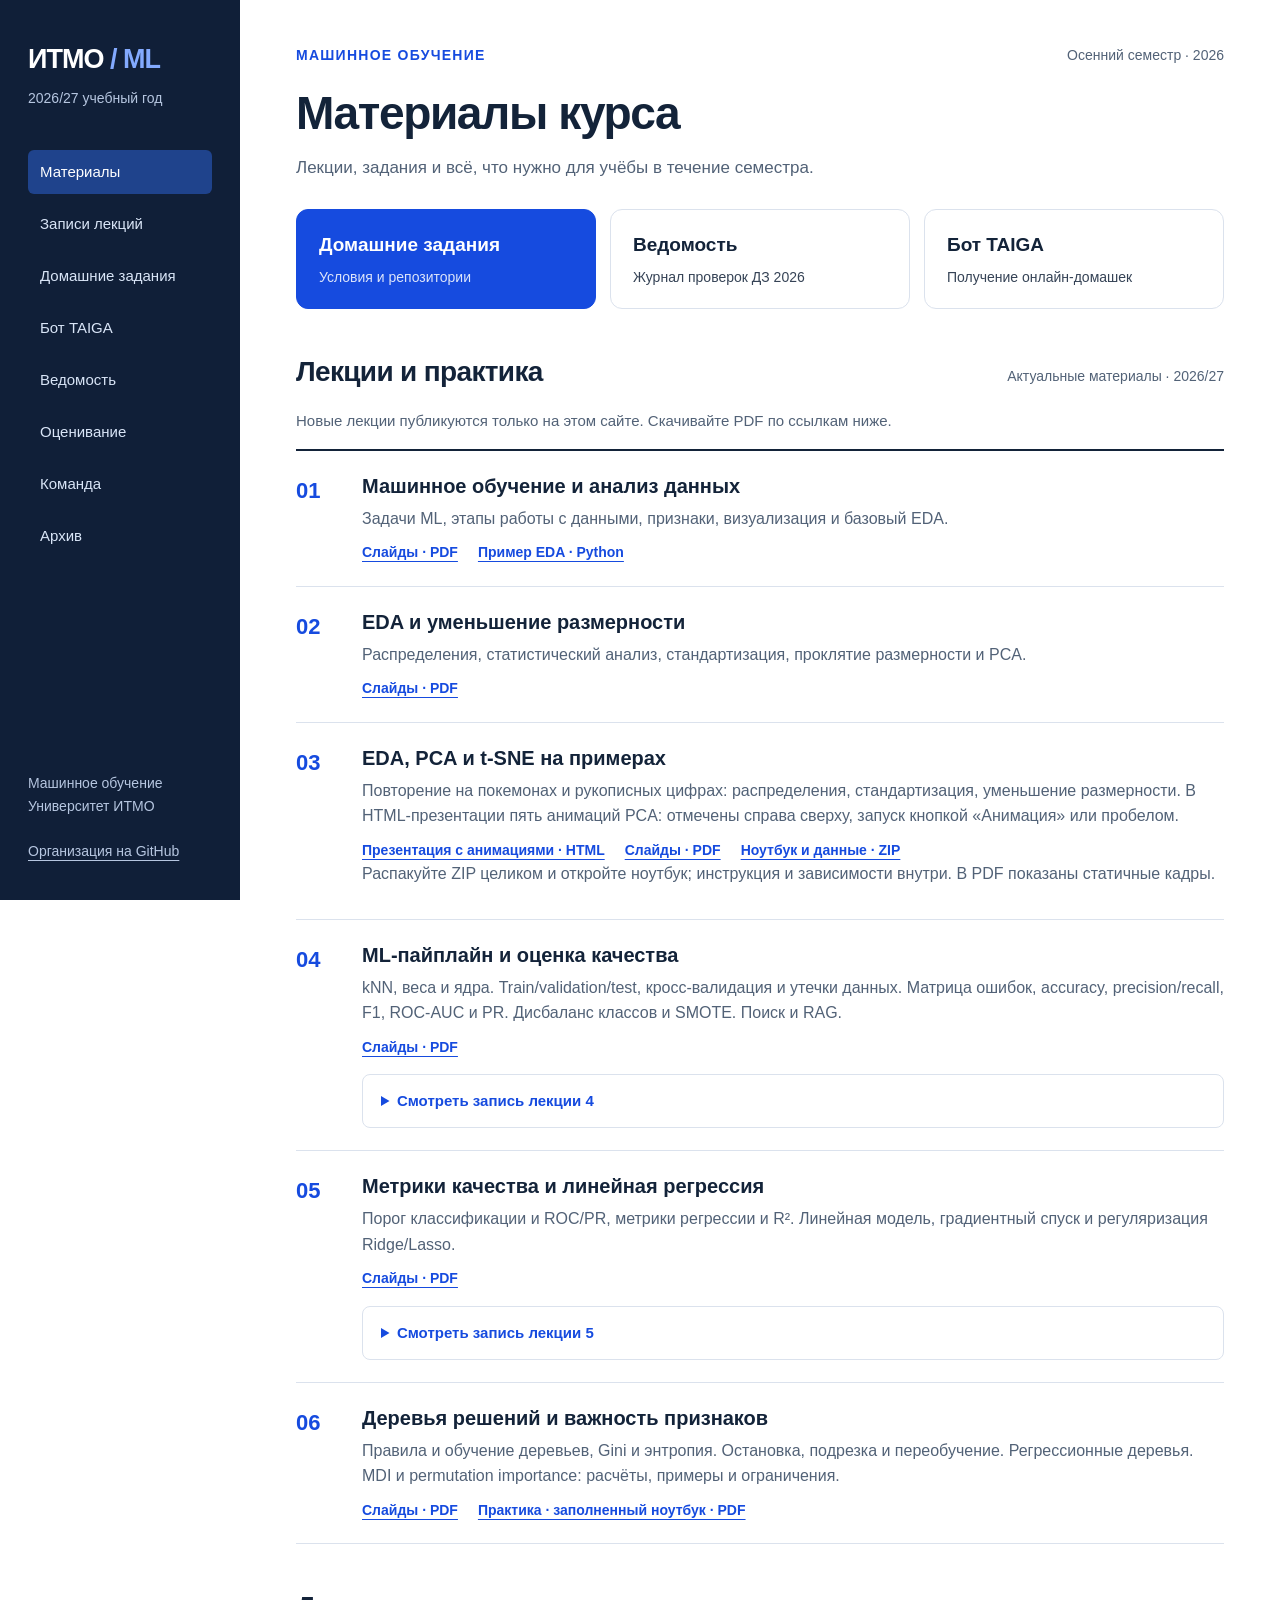
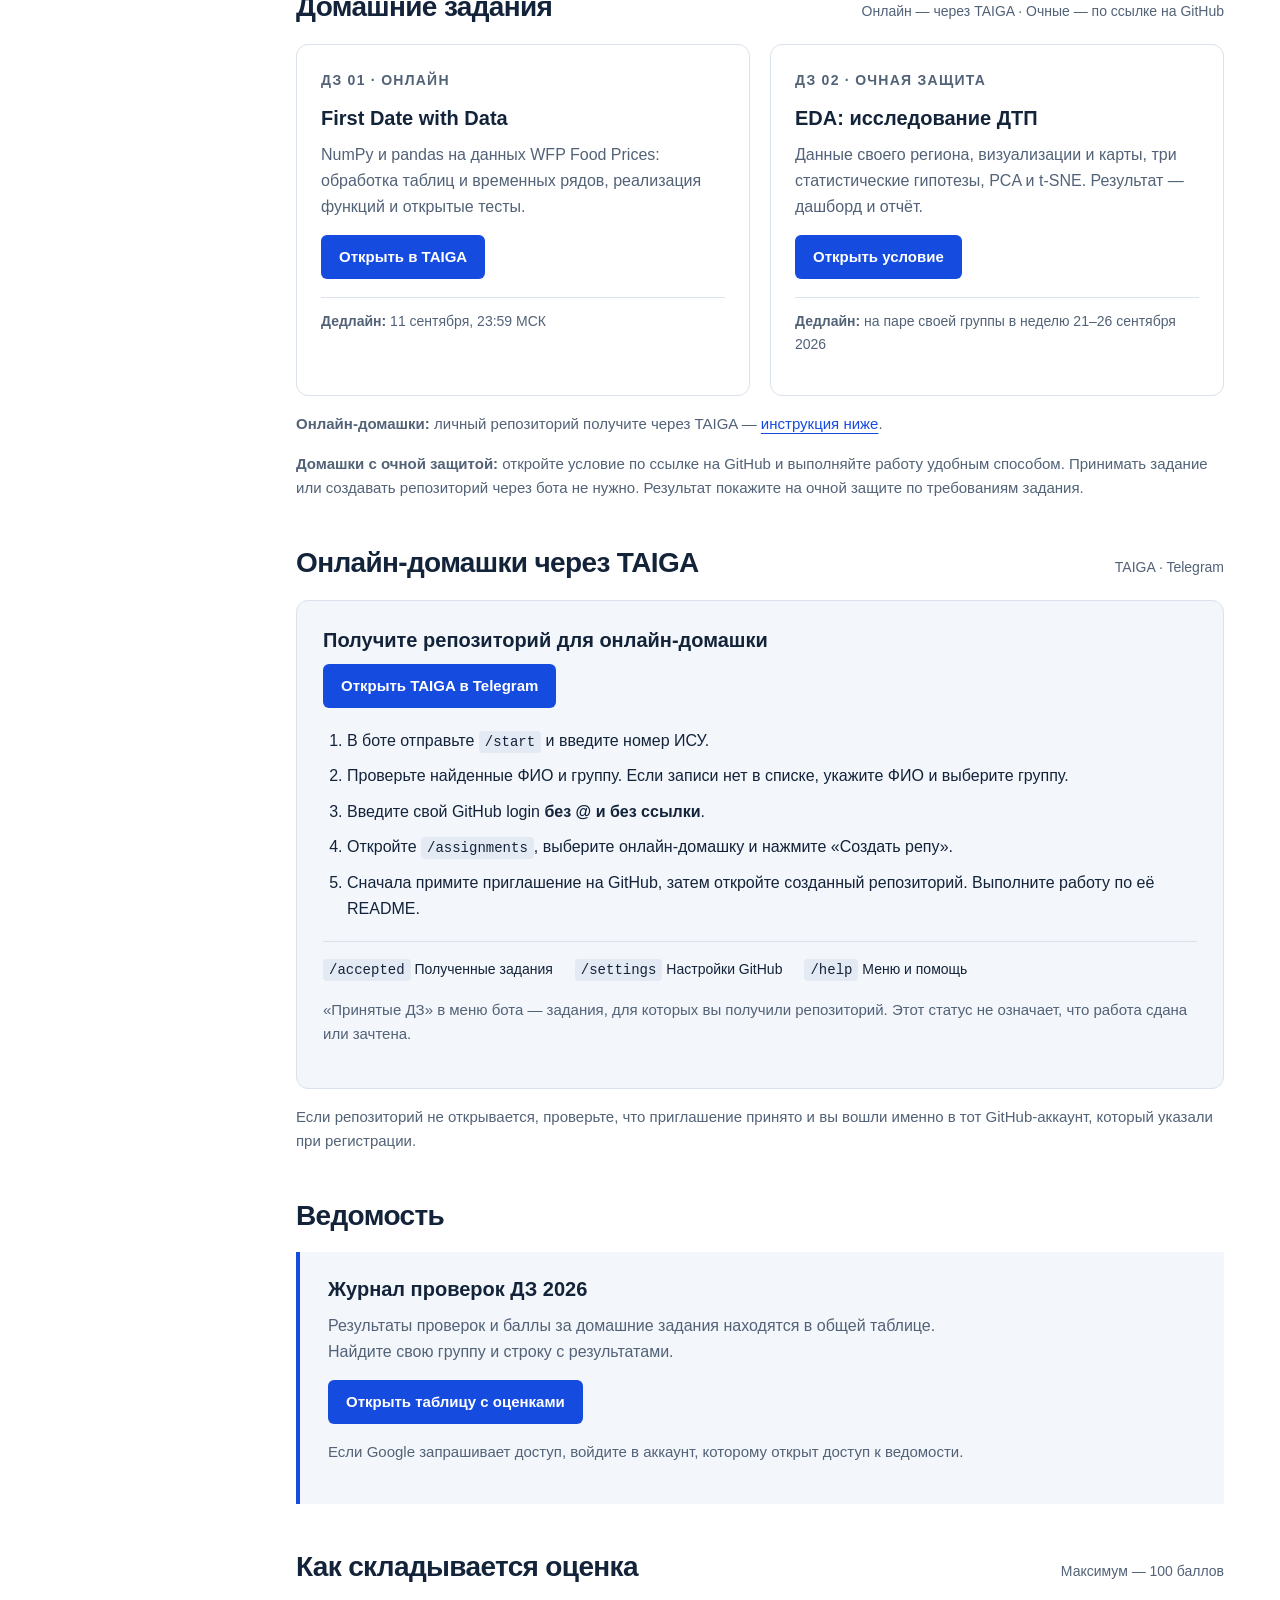
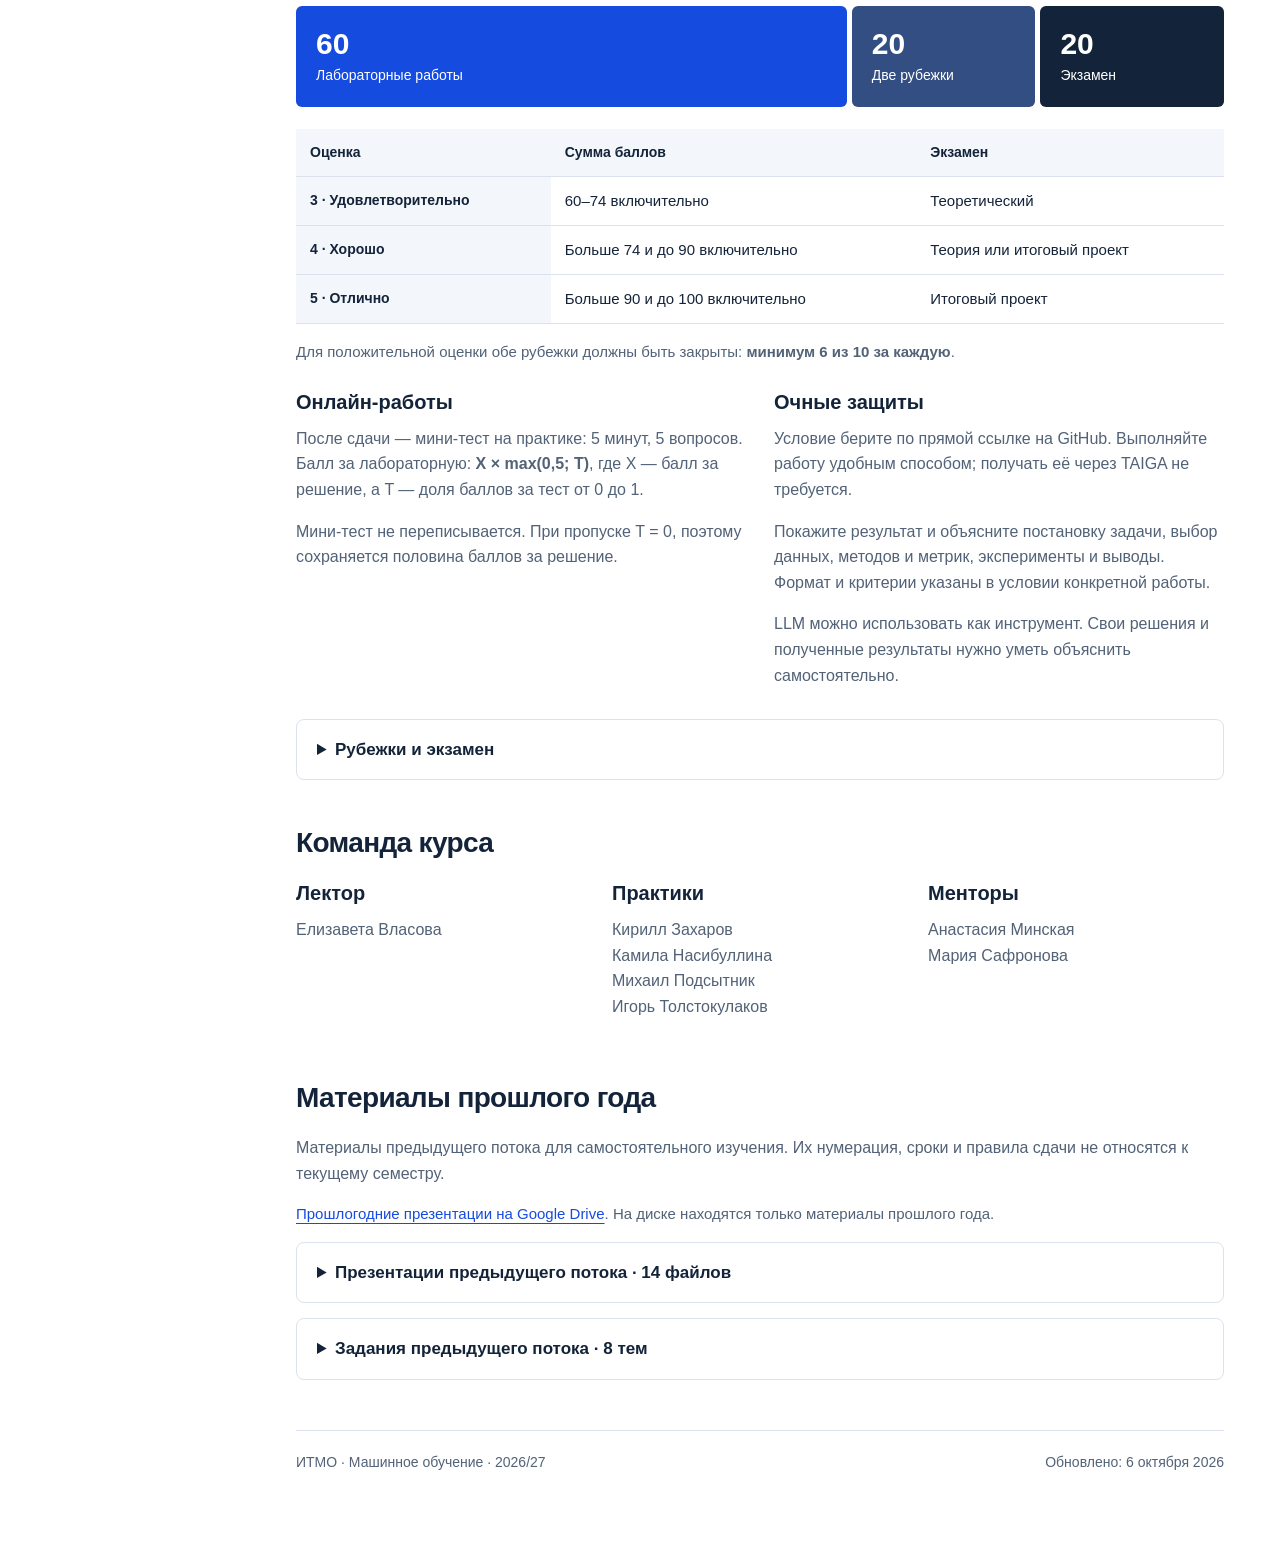
==== commit 0b7b2cb4: "Move decision-tree practice link into lecture 6" ====
--- a/docs/index.html
+++ b/docs/index.html
@@ -18,8 +18,7 @@
 <article class="lecture" id="pokemon-seminar"><div class="number">03</div><div><h3>EDA, PCA и t-SNE на примерах</h3><p>Повторение на покемонах и рукописных цифрах: распределения, стандартизация, уменьшение размерности. В HTML-презентации пять анимаций PCA: отмечены справа сверху, запуск кнопкой «Анимация» или пробелом.</p><div class="links"><a href="materials/pokemon_lecture_animated.html">Презентация с анимациями · HTML</a><a href="materials/pokemon_lecture.pdf">Слайды · PDF</a><a href="materials/pokemon_student_pack.zip" download>Ноутбук и данные · ZIP</a></div><p>Распакуйте ZIP целиком и откройте ноутбук; инструкция и зависимости внутри. В PDF показаны статичные кадры.</p></div></article>
 <article class="lecture" id="lecture-04"><div class="number">04</div><div><h3>ML-пайплайн и оценка качества</h3><p>kNN, веса и ядра. Train/validation/test, кросс-валидация и утечки данных. Матрица ошибок, accuracy, precision/recall, F1, ROC-AUC и PR. Дисбаланс классов и SMOTE. Поиск и RAG.</p><div class="links"><a href="materials/lecture-04.pdf">Слайды · PDF</a></div><details class="recording"><summary>Смотреть запись лекции 4</summary><div class="video-frame"><iframe src="https://www.youtube-nocookie.com/embed/El1Mt77FfAI" title="Запись лекции 4 · Машинное обучение · ИТМО" loading="lazy" referrerpolicy="strict-origin-when-cross-origin" allow="accelerometer; autoplay; clipboard-write; encrypted-media; gyroscope; picture-in-picture; web-share" allowfullscreen></iframe></div><p class="video-link"><a href="https://www.youtube.com/watch?v=El1Mt77FfAI" target="_blank" rel="noopener noreferrer">Открыть запись на YouTube ↗</a></p></details></div></article>
 <article class="lecture" id="lecture-05"><div class="number">05</div><div><h3>Метрики качества и линейная регрессия</h3><p>Порог классификации и ROC/PR, метрики регрессии и R². Линейная модель, градиентный спуск и регуляризация Ridge/Lasso.</p><div class="links"><a href="materials/lecture-05.pdf">Слайды · PDF</a></div><details class="recording"><summary>Смотреть запись лекции 5</summary><div class="video-frame"><iframe src="https://www.youtube-nocookie.com/embed/atBlki5PKQo" title="Запись лекции 5 · Машинное обучение · ИТМО" loading="lazy" referrerpolicy="strict-origin-when-cross-origin" allow="accelerometer; autoplay; clipboard-write; encrypted-media; gyroscope; picture-in-picture; web-share" allowfullscreen></iframe></div><p class="video-link"><a href="https://www.youtube.com/watch?v=atBlki5PKQo" target="_blank" rel="noopener noreferrer">Открыть запись на YouTube ↗</a></p></details></div></article>
-<article class="lecture" id="lecture-06"><div class="number">06</div><div><h3>Деревья решений и важность признаков</h3><p>Правила и обучение деревьев, Gini и энтропия. Остановка, подрезка и переобучение. Регрессионные деревья. MDI и permutation importance: расчёты, примеры и ограничения.</p><div class="links"><a href="materials/lecture-06.pdf">Слайды · PDF</a></div></div></article>
-<article class="lecture" id="practice-trees"><div class="number">П</div><div><h3>Практика: деревья решений</h3><p>Реальный датасет WDBC: глубина и набор признаков, границы решений, переобучение, MDI, permutation importance, ELI5/SHAP и MLflow. Заполненный ноутбук с кодом, ответами, результатами и графиками.</p><div class="links"><a href="materials/practice-trees-filled.pdf">Заполненный ноутбук · PDF</a></div></div></article>
+<article class="lecture" id="lecture-06"><div class="number">06</div><div><h3>Деревья решений и важность признаков</h3><p>Правила и обучение деревьев, Gini и энтропия. Остановка, подрезка и переобучение. Регрессионные деревья. MDI и permutation importance: расчёты, примеры и ограничения.</p><div class="links"><a href="materials/lecture-06.pdf">Слайды · PDF</a><a href="materials/practice-trees-filled.pdf">Практика · заполненный ноутбук · PDF</a></div></div></article>
 </div></section>
 <section id="homework"><div class="sectionhead"><h2>Домашние задания</h2><span>Онлайн — через TAIGA · Очные — по ссылке на GitHub</span></div>
 <div class="homeworks"><article class="homework"><p class="eyebrow">ДЗ 01 · Онлайн</p><h3>First Date with Data</h3><p>NumPy и pandas на данных WFP Food Prices: обработка таблиц и временных рядов, реализация функций и открытые тесты.</p><a class="button" href="https://t.me/itmo_taiga_assistant_bot">Открыть в TAIGA</a><p class="meta"><strong>Дедлайн:</strong> 11 сентября, 23:59 МСК</p></article>
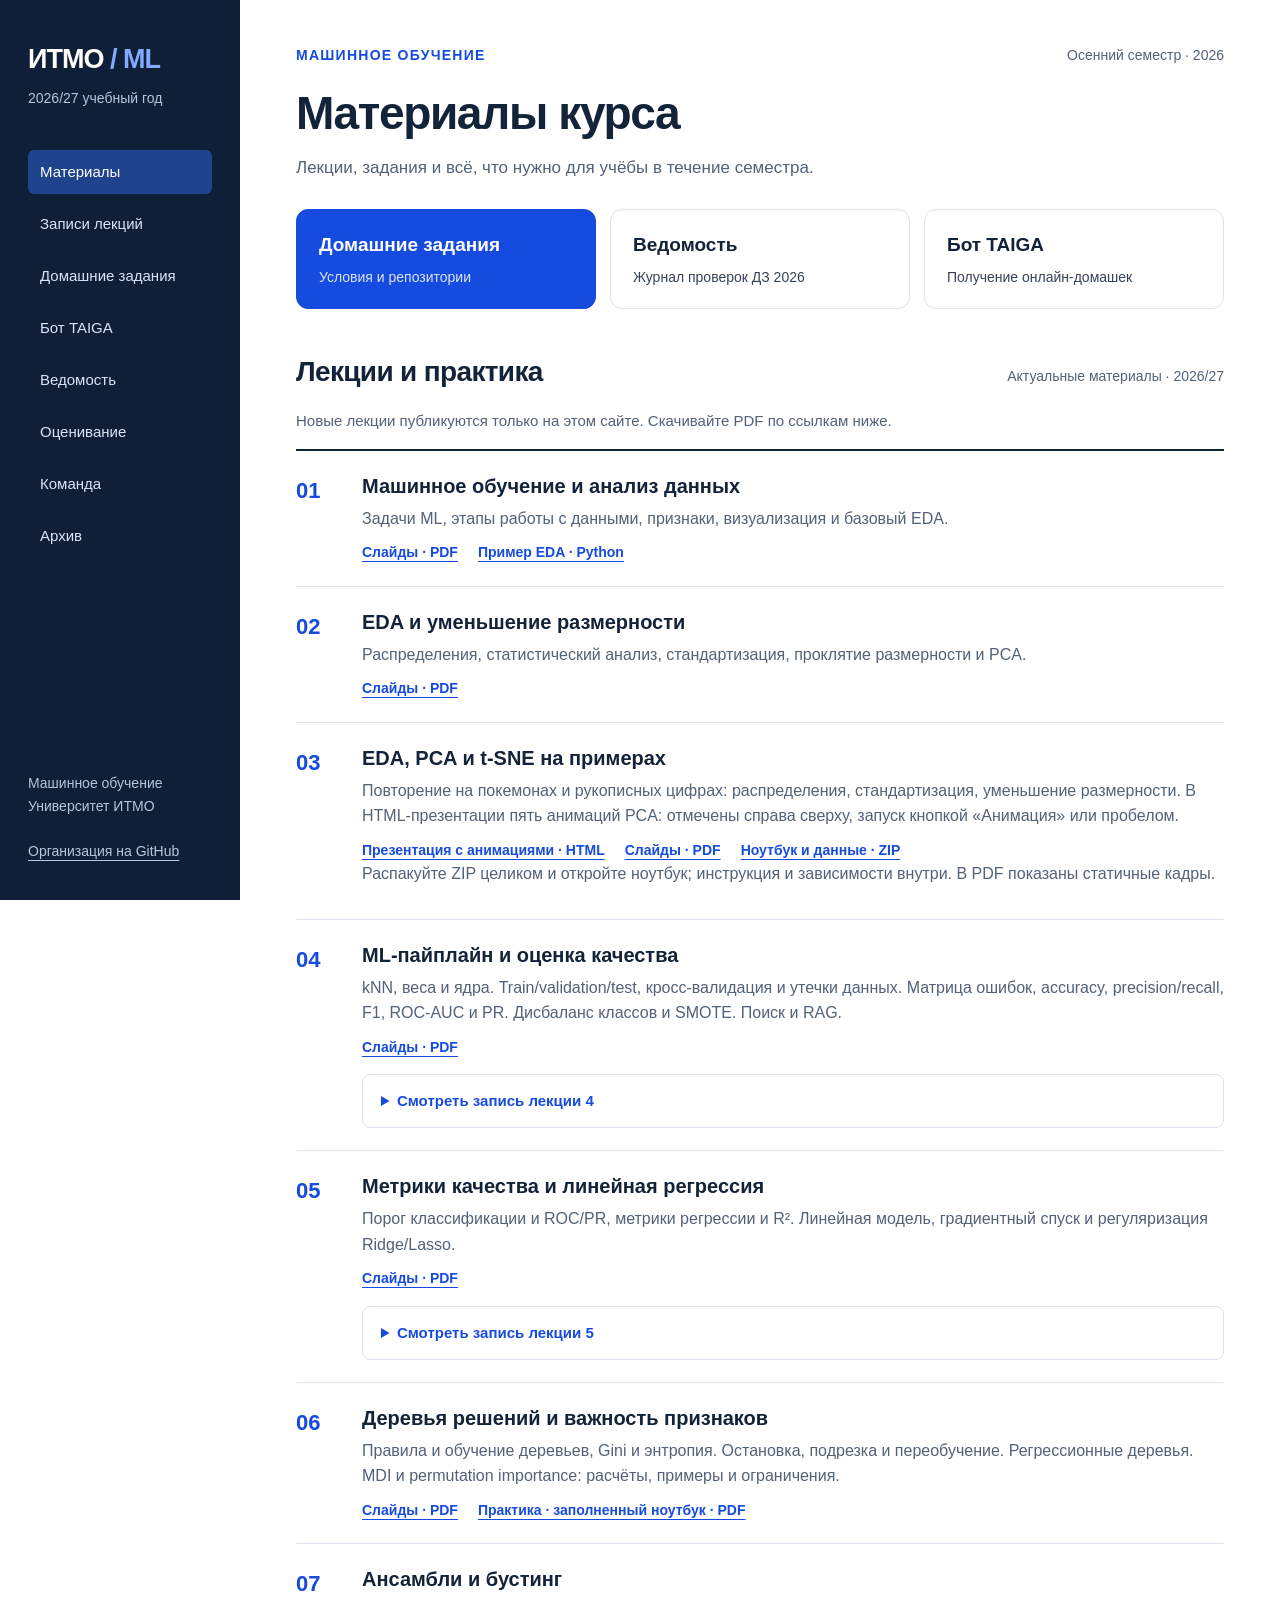
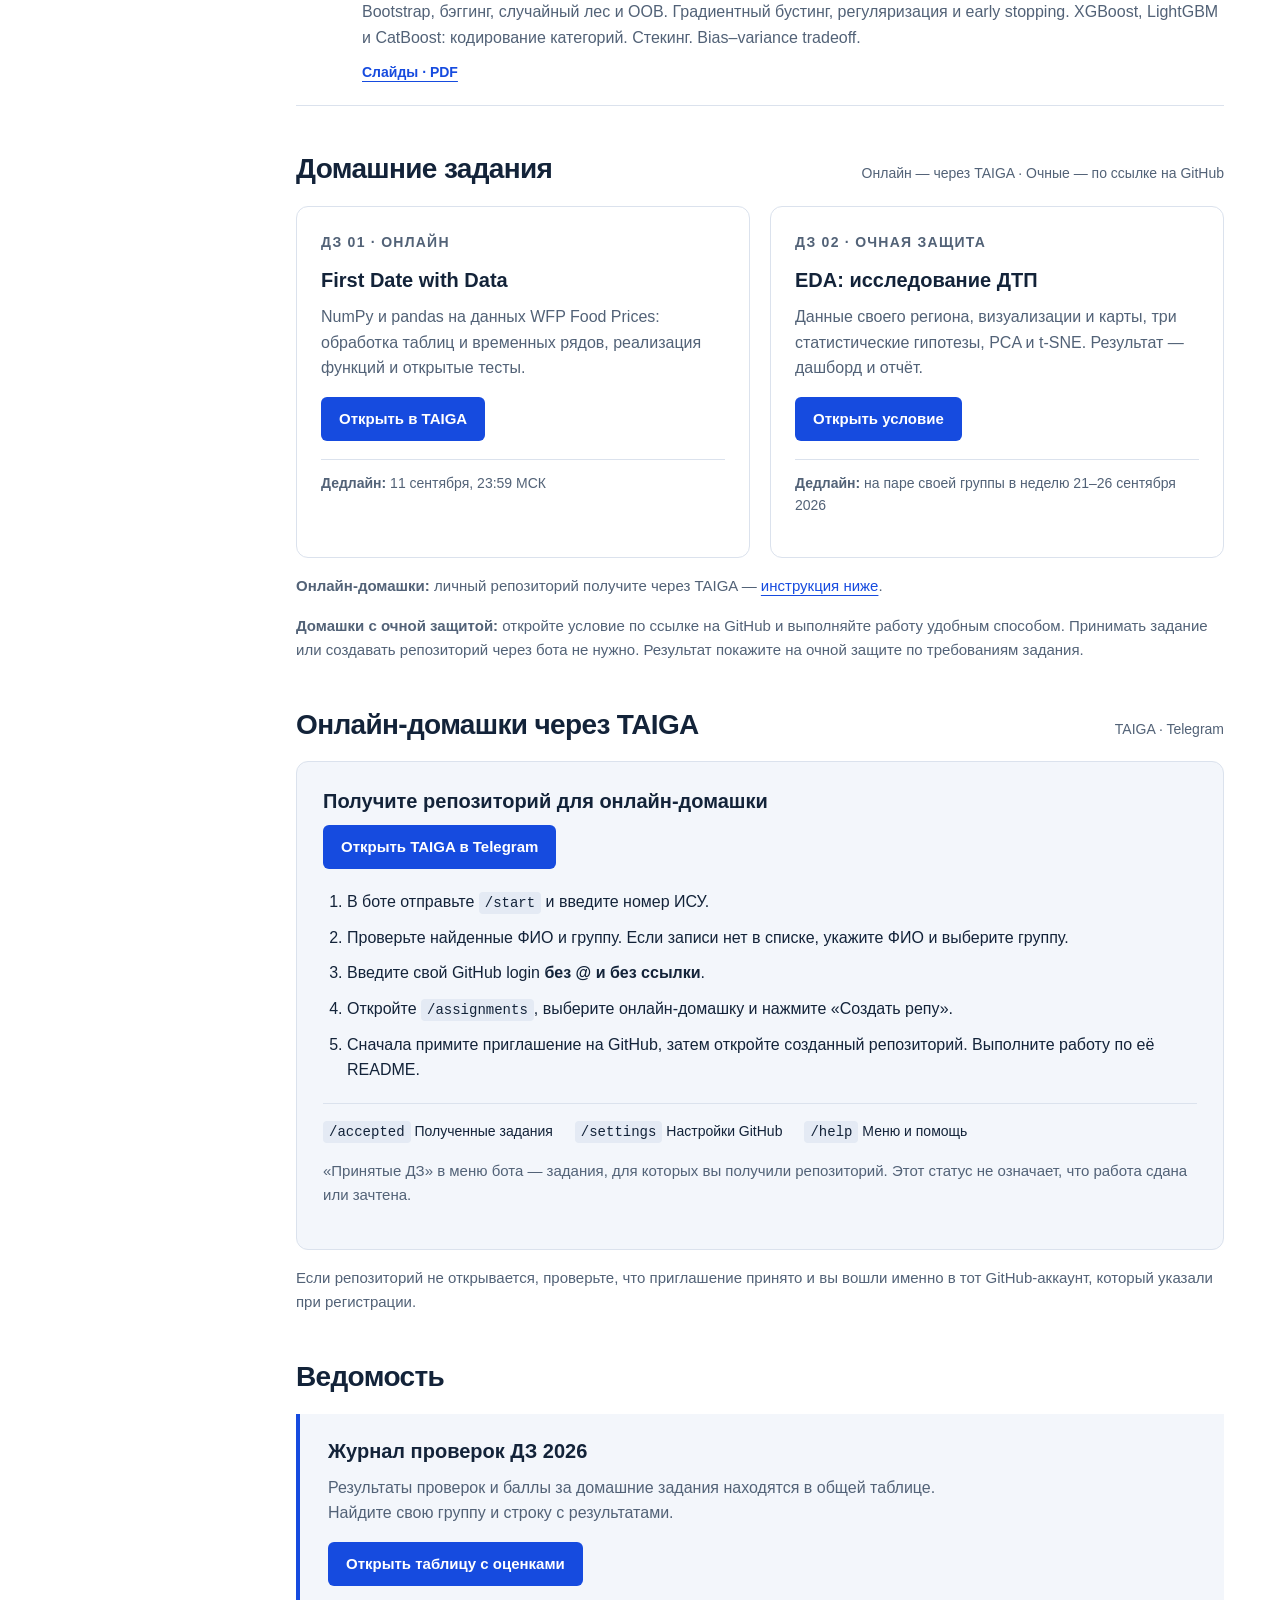
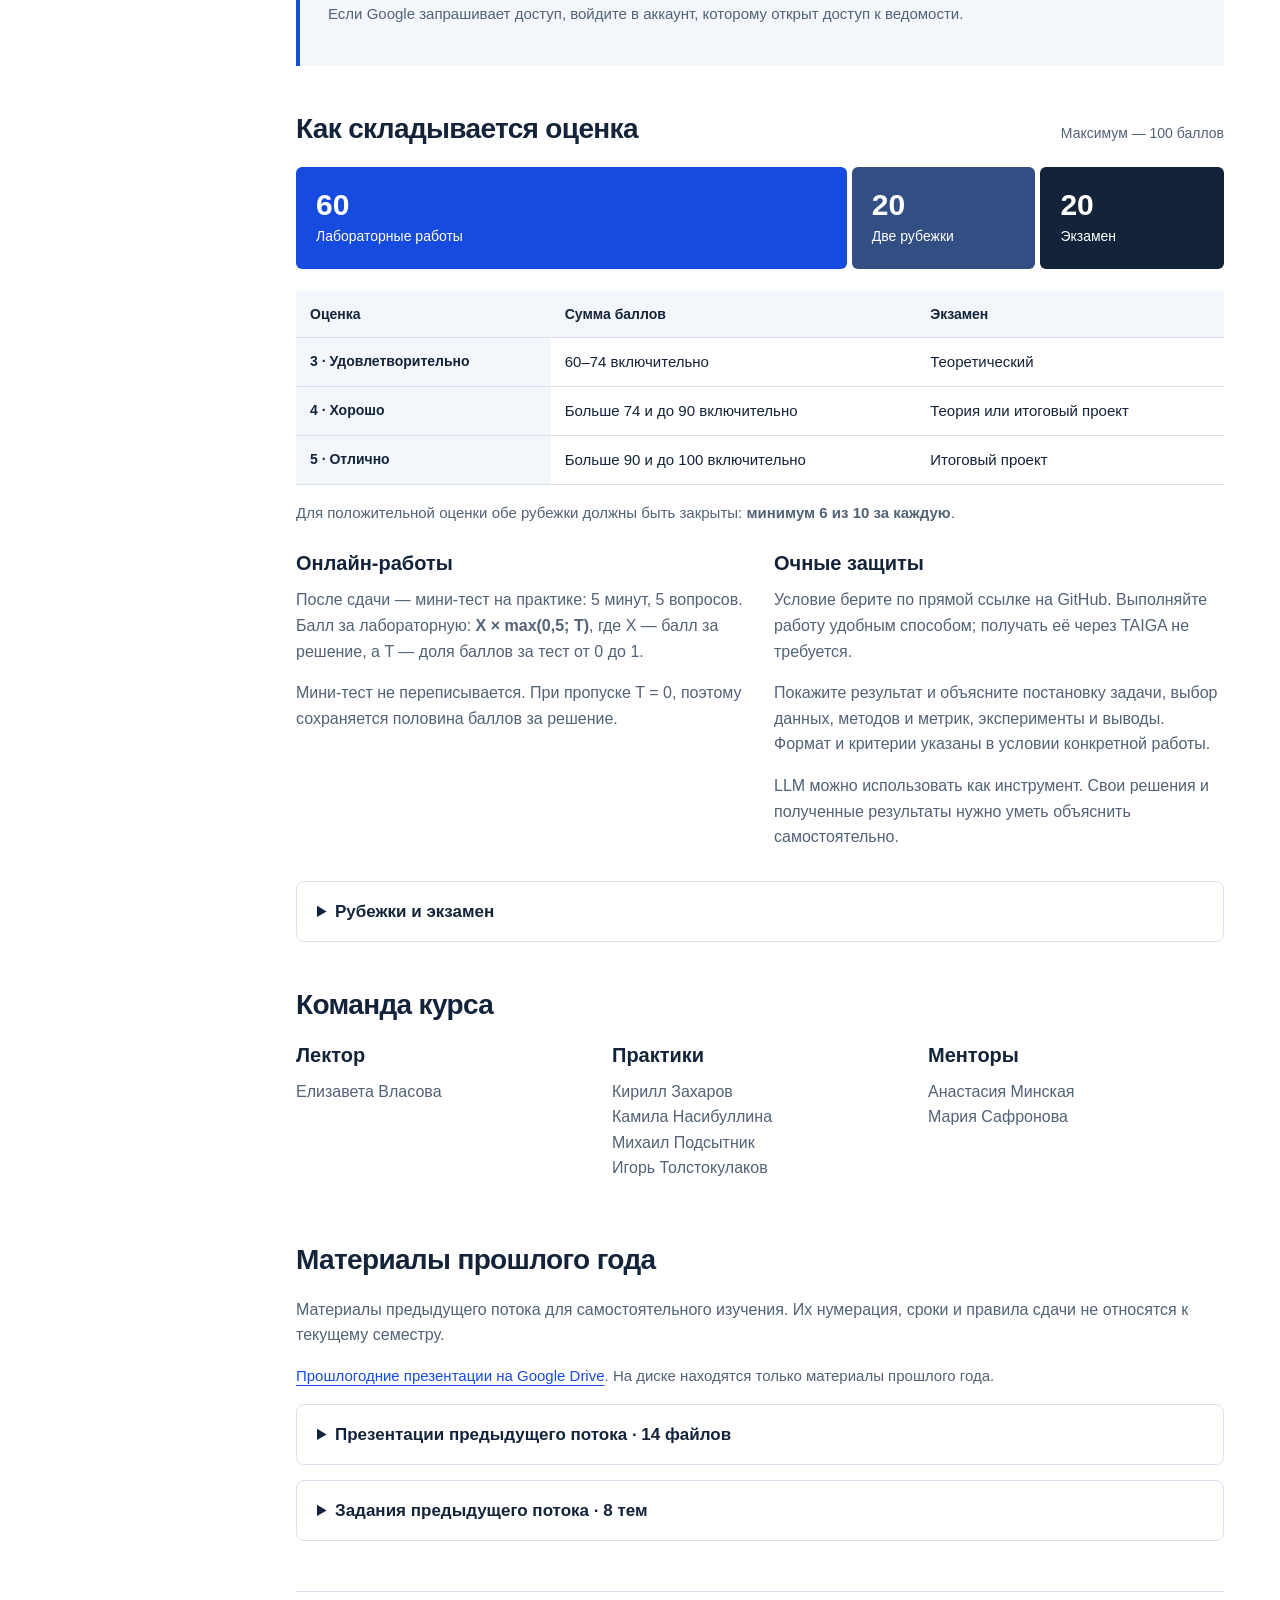
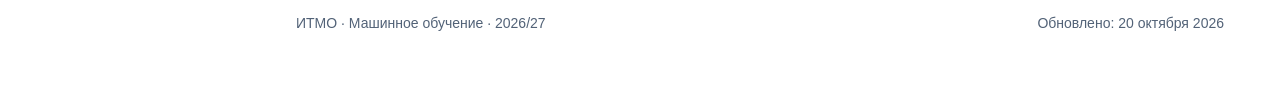
==== commit c1d2bcbb: "Publish lecture 7 on ensembles and gradient boosting" ====
--- a/docs/index.html
+++ b/docs/index.html
@@ -19,6 +19,7 @@
 <article class="lecture" id="lecture-04"><div class="number">04</div><div><h3>ML-пайплайн и оценка качества</h3><p>kNN, веса и ядра. Train/validation/test, кросс-валидация и утечки данных. Матрица ошибок, accuracy, precision/recall, F1, ROC-AUC и PR. Дисбаланс классов и SMOTE. Поиск и RAG.</p><div class="links"><a href="materials/lecture-04.pdf">Слайды · PDF</a></div><details class="recording"><summary>Смотреть запись лекции 4</summary><div class="video-frame"><iframe src="https://www.youtube-nocookie.com/embed/El1Mt77FfAI" title="Запись лекции 4 · Машинное обучение · ИТМО" loading="lazy" referrerpolicy="strict-origin-when-cross-origin" allow="accelerometer; autoplay; clipboard-write; encrypted-media; gyroscope; picture-in-picture; web-share" allowfullscreen></iframe></div><p class="video-link"><a href="https://www.youtube.com/watch?v=El1Mt77FfAI" target="_blank" rel="noopener noreferrer">Открыть запись на YouTube ↗</a></p></details></div></article>
 <article class="lecture" id="lecture-05"><div class="number">05</div><div><h3>Метрики качества и линейная регрессия</h3><p>Порог классификации и ROC/PR, метрики регрессии и R². Линейная модель, градиентный спуск и регуляризация Ridge/Lasso.</p><div class="links"><a href="materials/lecture-05.pdf">Слайды · PDF</a></div><details class="recording"><summary>Смотреть запись лекции 5</summary><div class="video-frame"><iframe src="https://www.youtube-nocookie.com/embed/atBlki5PKQo" title="Запись лекции 5 · Машинное обучение · ИТМО" loading="lazy" referrerpolicy="strict-origin-when-cross-origin" allow="accelerometer; autoplay; clipboard-write; encrypted-media; gyroscope; picture-in-picture; web-share" allowfullscreen></iframe></div><p class="video-link"><a href="https://www.youtube.com/watch?v=atBlki5PKQo" target="_blank" rel="noopener noreferrer">Открыть запись на YouTube ↗</a></p></details></div></article>
 <article class="lecture" id="lecture-06"><div class="number">06</div><div><h3>Деревья решений и важность признаков</h3><p>Правила и обучение деревьев, Gini и энтропия. Остановка, подрезка и переобучение. Регрессионные деревья. MDI и permutation importance: расчёты, примеры и ограничения.</p><div class="links"><a href="materials/lecture-06.pdf">Слайды · PDF</a><a href="materials/practice-trees-filled.pdf">Практика · заполненный ноутбук · PDF</a></div></div></article>
+<article class="lecture" id="lecture-07"><div class="number">07</div><div><h3>Ансамбли и бустинг</h3><p>Bootstrap, бэггинг, случайный лес и OOB. Градиентный бустинг, регуляризация и early stopping. XGBoost, LightGBM и CatBoost: кодирование категорий. Стекинг. Bias–variance tradeoff.</p><div class="links"><a href="materials/lecture-07.pdf">Слайды · PDF</a></div></div></article>
 </div></section>
 <section id="homework"><div class="sectionhead"><h2>Домашние задания</h2><span>Онлайн — через TAIGA · Очные — по ссылке на GitHub</span></div>
 <div class="homeworks"><article class="homework"><p class="eyebrow">ДЗ 01 · Онлайн</p><h3>First Date with Data</h3><p>NumPy и pandas на данных WFP Food Prices: обработка таблиц и временных рядов, реализация функций и открытые тесты.</p><a class="button" href="https://t.me/itmo_taiga_assistant_bot">Открыть в TAIGA</a><p class="meta"><strong>Дедлайн:</strong> 11 сентября, 23:59 МСК</p></article>
@@ -36,4 +37,4 @@
 <details><summary>Рубежки и экзамен</summary><p class="note">Рубежные работы: <strong>20 октября</strong> и <strong>15 декабря 2026</strong>, во время практических занятий. Письменно, на бумаге; без конспектов, других материалов и электронных устройств.</p><p>Для «3» предусмотрен теоретический экзамен. Для «4» можно выбрать теорию или проект. Для «5» нужен итоговый практический проект в формате мини-курсовой.</p></details></section>
 <section id="team"><div class="sectionhead"><h2>Команда курса</h2></div><div class="team"><div><h3>Лектор</h3><p>Елизавета Власова</p></div><div><h3>Практики</h3><p>Кирилл Захаров<br>Камила Насибуллина<br>Михаил Подсытник<br>Игорь Толстокулаков</p></div><div><h3>Менторы</h3><p>Анастасия Минская<br>Мария Сафронова</p></div></div></section>
 <section id="archive"><div class="sectionhead"><h2>Материалы прошлого года</h2></div><p class="muted">Материалы предыдущего потока для самостоятельного изучения. Их нумерация, сроки и правила сдачи не относятся к текущему семестру.</p><p class="note"><a href="https://drive.google.com/drive/folders/1g2-4mdhATZkF4elCgCH3hkfK8moCB7Ho">Прошлогодние презентации на Google Drive</a>. На диске находятся только материалы прошлого года.</p><details><summary>Презентации предыдущего потока · 14 файлов</summary><ul><li><a href="https://docs.google.com/presentation/d/1WX2LB0aDM0awaZ87EdqQ-S3rUSIxD4e8/edit?usp=drivesdk&amp;ouid=114748752541859044137&amp;rtpof=true&amp;sd=true">Lecture 1. MS intro + EDA.pptx</a></li><li><a href="https://docs.google.com/presentation/d/12kSOmeyjZpeFzAq5Xodr3aOQBu44ck2q/edit?usp=drivesdk&amp;ouid=114748752541859044137&amp;rtpof=true&amp;sd=true">Lecture 2. Stat. hypotheses.pptx</a></li><li><a href="https://docs.google.com/presentation/d/1_D8uTU2XRmR8DZO0sigl1Nuk1R17o4Wp/edit?usp=drivesdk&amp;ouid=114748752541859044137&amp;rtpof=true&amp;sd=true">Lecture 3. PCA.pptx</a></li><li><a href="https://docs.google.com/presentation/d/1HMXRzWUHVKtwvO5hQWafJak5acilHFCf/edit?usp=drivesdk&amp;ouid=114748752541859044137&amp;rtpof=true&amp;sd=true">Lecture 4. t-SNE &amp; UMAP.pptx</a></li><li><a href="https://docs.google.com/presentation/d/1uEagUJv49_-Yo94mhiQZqL1ES7v9sO5f/edit?usp=drivesdk&amp;ouid=114748752541859044137&amp;rtpof=true&amp;sd=true">Lecture 5. Metrics &amp; KNN.pptx</a></li><li><a href="https://docs.google.com/presentation/d/1YdBTxPbUzW6Ru0N-zzKdBnoiWvK77g9H/edit?usp=drivesdk&amp;ouid=114748752541859044137&amp;rtpof=true&amp;sd=true">Lecture 6. Linear regression.pptx</a></li><li><a href="https://docs.google.com/presentation/d/1BT3EJiJzLUGn6b9fAKAFbU-v0p5Nmd-K/edit?usp=drivesdk&amp;ouid=114748752541859044137&amp;rtpof=true&amp;sd=true">Lecture 7. SVM &amp; logistic regression.pptx</a></li><li><a href="https://docs.google.com/presentation/d/1my4y9N_Cz4WPyYJfPvBgL1GSSuhEttGL/edit?usp=drivesdk&amp;ouid=114748752541859044137&amp;rtpof=true&amp;sd=true">Lecture 8. Decision trees, forests, boostings.pptx</a></li><li><a href="https://docs.google.com/presentation/d/19ZiJu82N6OPNAolO_kHll_wKEzsX1jqM/edit?usp=drivesdk&amp;ouid=114748752541859044137&amp;rtpof=true&amp;sd=true">Lecture 9. Boostings, Naive Bayes, Bayesian networks.pptx</a></li><li><a href="https://docs.google.com/presentation/d/1_nK_H38zHN9gmEuq5x1yutu32ONSoUqH/edit?usp=drivesdk&amp;ouid=114748752541859044137&amp;rtpof=true&amp;sd=true">Lecture 10. Clustering.pptx</a></li><li><a href="https://docs.google.com/presentation/d/1arP4VFfiYvC-yGT4ptehRdfq-2SJfs8v/edit?usp=drivesdk&amp;ouid=114748752541859044137&amp;rtpof=true&amp;sd=true">Lecture 11. Deep learning.pptx</a></li><li><a href="https://docs.google.com/presentation/d/1wASLXvKgLaF7K2xe8nCT4MAOYQFZjVAE/edit?usp=drivesdk&amp;ouid=114748752541859044137&amp;rtpof=true&amp;sd=true">Lecture 12. BackProp, CNN.pptx</a></li><li><a href="https://docs.google.com/presentation/d/1Qh97lx9HQVVvRgb4ZTSwdR37BaeDb485/edit?usp=drivesdk&amp;ouid=114748752541859044137&amp;rtpof=true&amp;sd=true">Lecture 13. CNN, RNN.pptx</a></li><li><a href="https://docs.google.com/presentation/d/1i5bKO5YZeshf8FHkTOM7dkvtuqh9S9p6/edit?usp=drivesdk&amp;ouid=114748752541859044137&amp;rtpof=true&amp;sd=true">Lecture 14. From LSTM to GPT.pptx</a></li></ul></details><details><summary>Задания предыдущего потока · 8 тем</summary><ul><li><a href="https://github.com/ITMO-SE-ML/hw1-stat-basics">Основы статистики</a></li><li><a href="https://github.com/ITMO-SE-ML/hw2-eda-dim-reduction">EDA и уменьшение размерности</a></li><li><a href="https://github.com/ITMO-SE-ML/hw3-knn-metrics">kNN и метрики качества</a></li><li><a href="https://github.com/ITMO-SE-ML/hw4-lin-reg">Линейная регрессия</a></li><li><a href="https://github.com/ITMO-SE-ML/hw5-svm">SVM</a></li><li><a href="https://github.com/ITMO-SE-ML/hw7-bayes-clustering">Байесовские методы и кластеризация</a></li><li><a href="https://github.com/ITMO-SE-ML/hw8-deep-learning">Глубокое обучение</a></li><li><a href="https://github.com/ITMO-SE-ML/hw9-cnn-rnn">CNN и RNN</a></li></ul></details></section>
-<footer><span>ИТМО · Машинное обучение · 2026/27</span><span>Обновлено: 6 октября 2026</span></footer></main></body></html>+<footer><span>ИТМО · Машинное обучение · 2026/27</span><span>Обновлено: 20 октября 2026</span></footer></main></body></html>
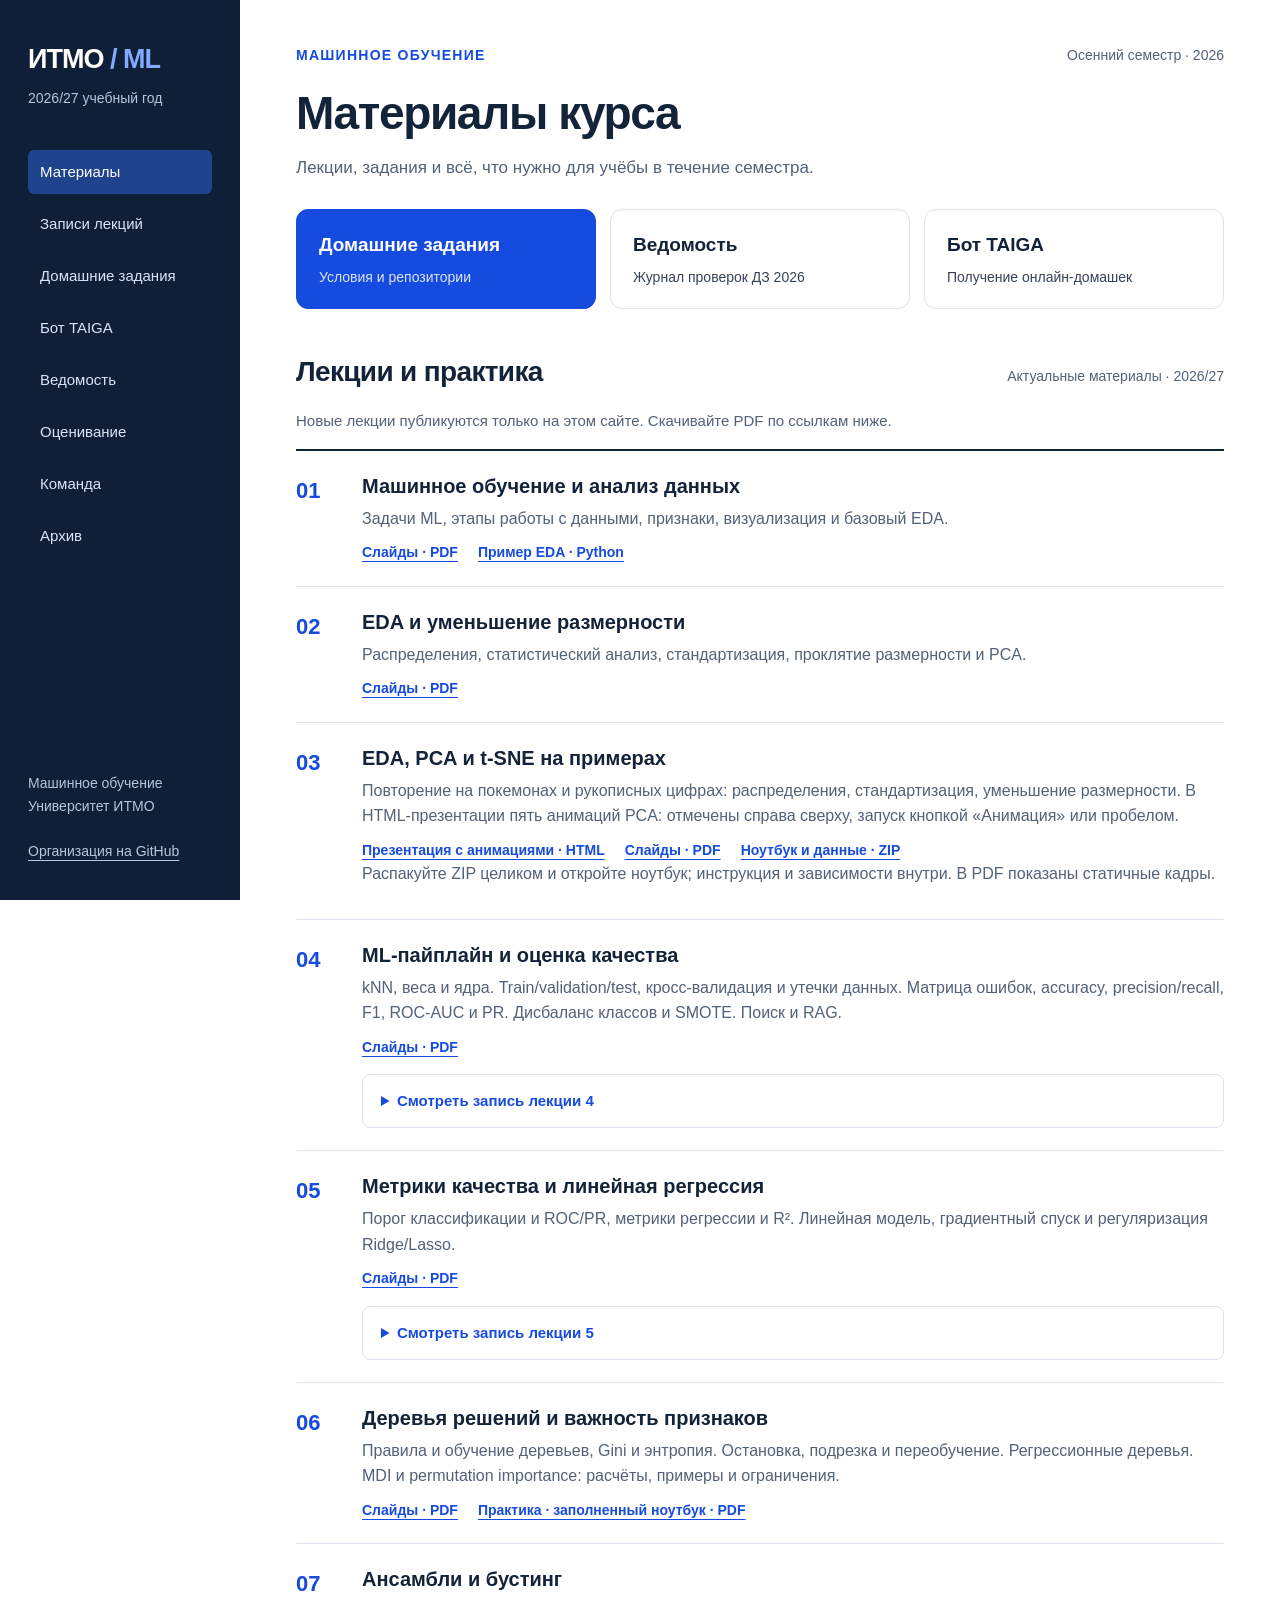
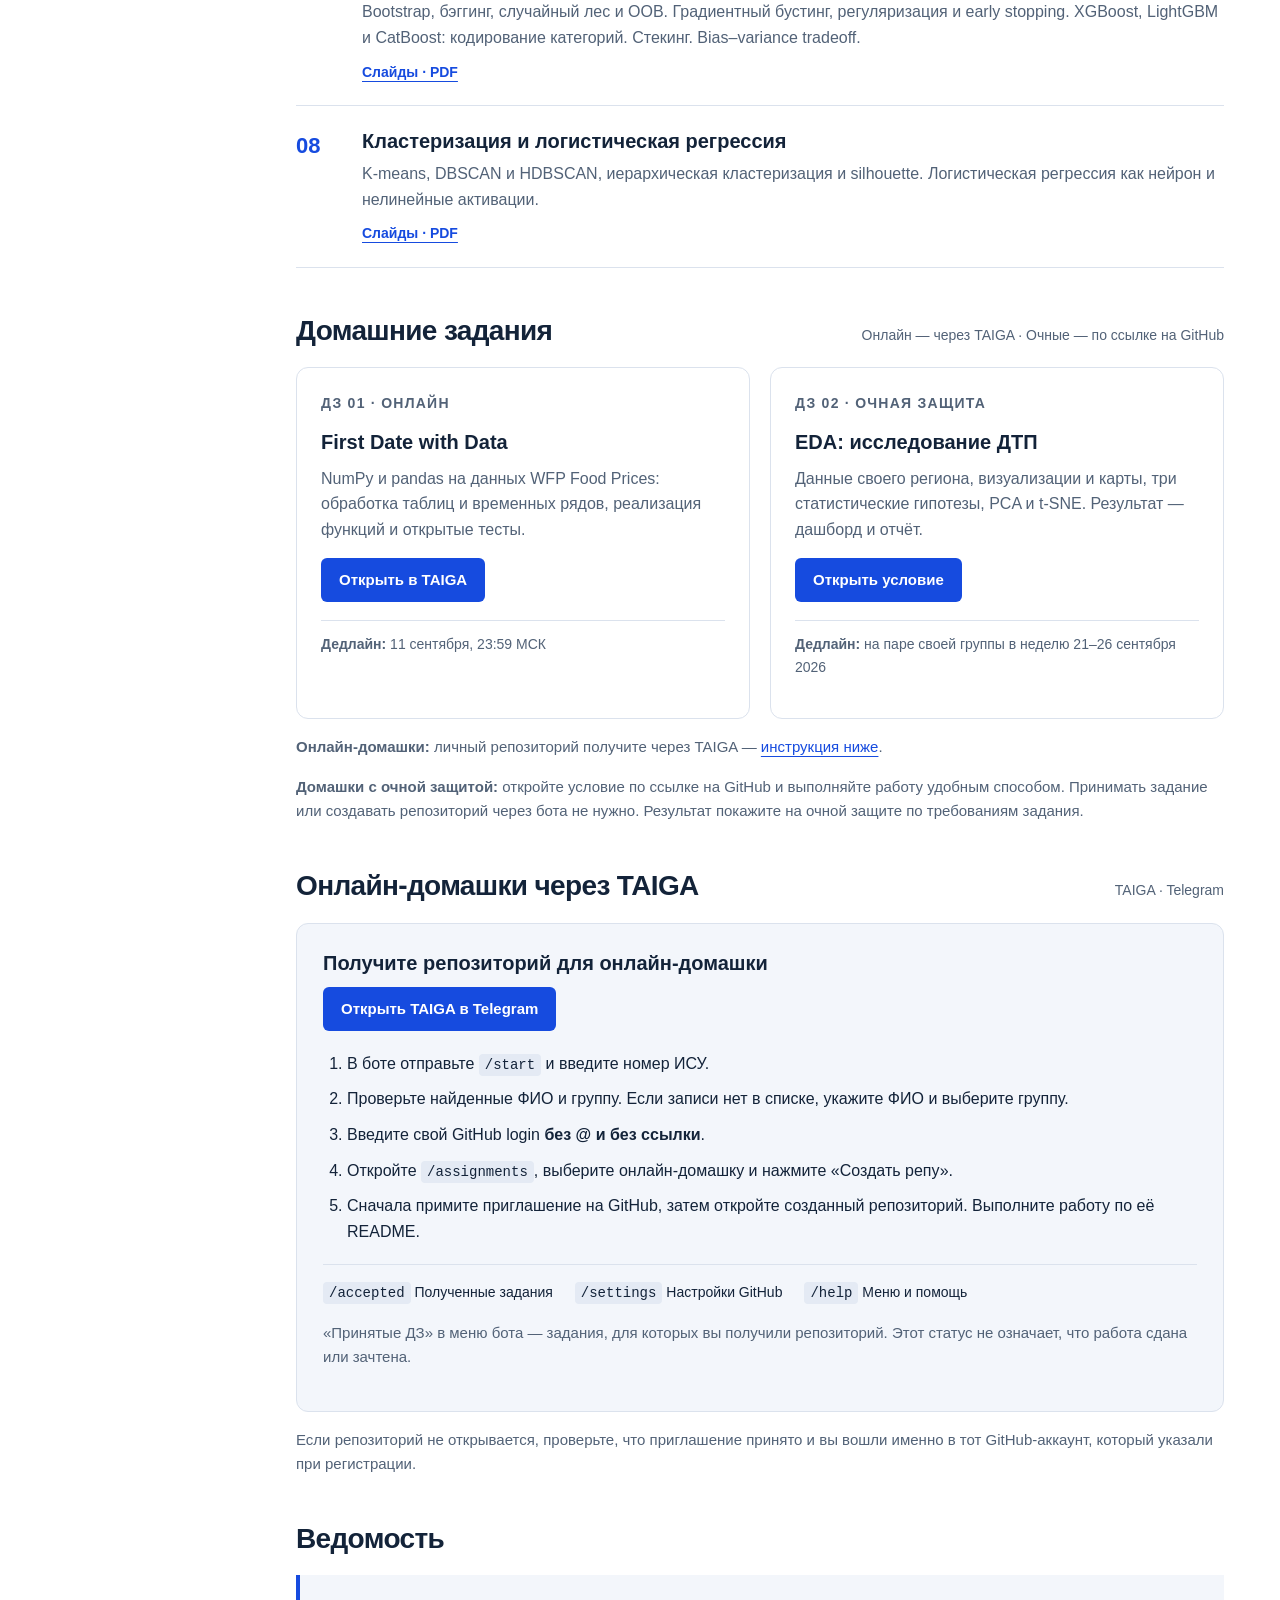
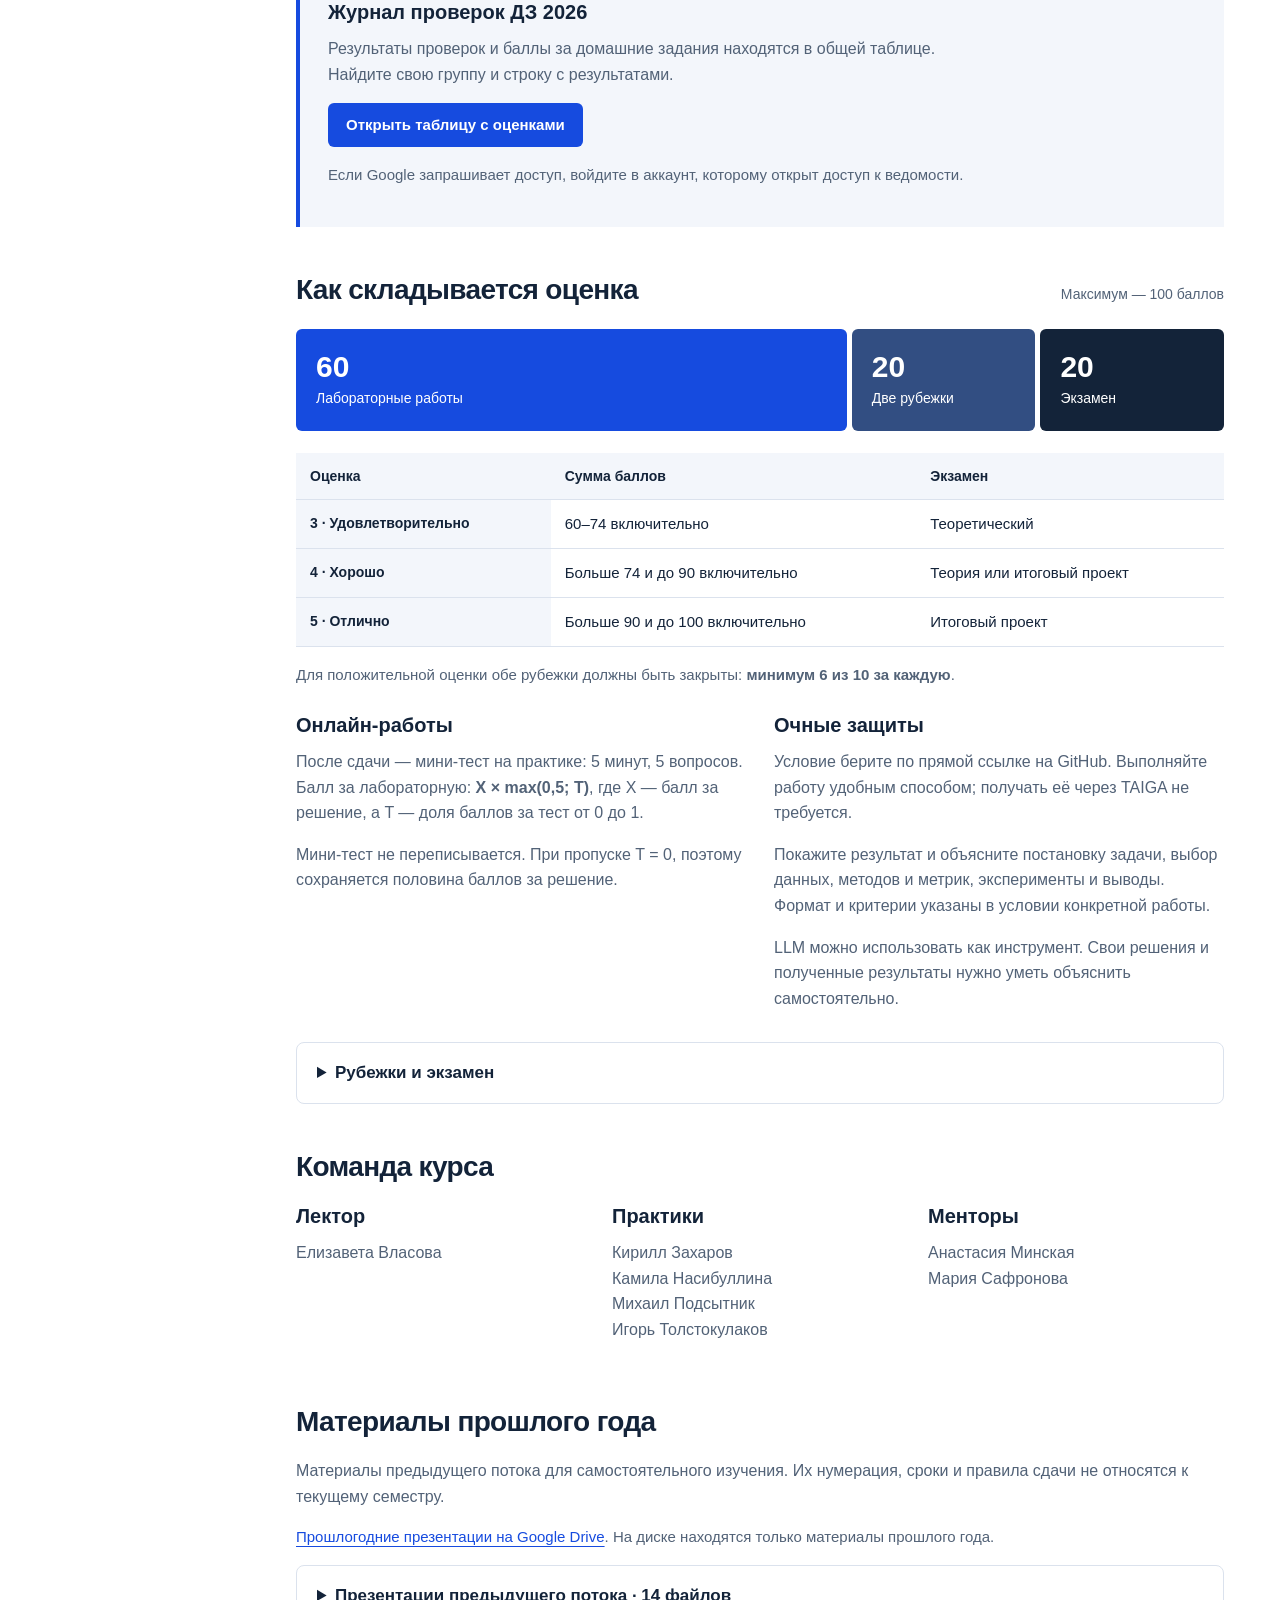
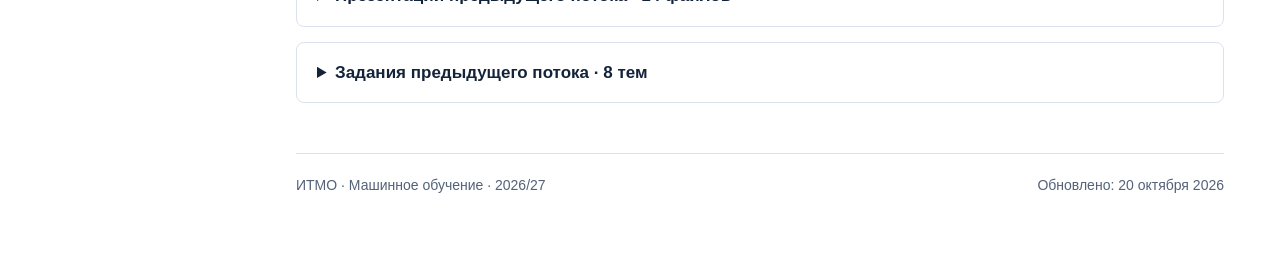
==== commit 66de8380: "Publish lecture 8 on clustering and logistic regression" ====
--- a/docs/index.html
+++ b/docs/index.html
@@ -20,6 +20,7 @@
 <article class="lecture" id="lecture-05"><div class="number">05</div><div><h3>Метрики качества и линейная регрессия</h3><p>Порог классификации и ROC/PR, метрики регрессии и R². Линейная модель, градиентный спуск и регуляризация Ridge/Lasso.</p><div class="links"><a href="materials/lecture-05.pdf">Слайды · PDF</a></div><details class="recording"><summary>Смотреть запись лекции 5</summary><div class="video-frame"><iframe src="https://www.youtube-nocookie.com/embed/atBlki5PKQo" title="Запись лекции 5 · Машинное обучение · ИТМО" loading="lazy" referrerpolicy="strict-origin-when-cross-origin" allow="accelerometer; autoplay; clipboard-write; encrypted-media; gyroscope; picture-in-picture; web-share" allowfullscreen></iframe></div><p class="video-link"><a href="https://www.youtube.com/watch?v=atBlki5PKQo" target="_blank" rel="noopener noreferrer">Открыть запись на YouTube ↗</a></p></details></div></article>
 <article class="lecture" id="lecture-06"><div class="number">06</div><div><h3>Деревья решений и важность признаков</h3><p>Правила и обучение деревьев, Gini и энтропия. Остановка, подрезка и переобучение. Регрессионные деревья. MDI и permutation importance: расчёты, примеры и ограничения.</p><div class="links"><a href="materials/lecture-06.pdf">Слайды · PDF</a><a href="materials/practice-trees-filled.pdf">Практика · заполненный ноутбук · PDF</a></div></div></article>
 <article class="lecture" id="lecture-07"><div class="number">07</div><div><h3>Ансамбли и бустинг</h3><p>Bootstrap, бэггинг, случайный лес и OOB. Градиентный бустинг, регуляризация и early stopping. XGBoost, LightGBM и CatBoost: кодирование категорий. Стекинг. Bias–variance tradeoff.</p><div class="links"><a href="materials/lecture-07.pdf">Слайды · PDF</a></div></div></article>
+<article class="lecture" id="lecture-08"><div class="number">08</div><div><h3>Кластеризация и логистическая регрессия</h3><p>K-means, DBSCAN и HDBSCAN, иерархическая кластеризация и silhouette. Логистическая регрессия как нейрон и нелинейные активации.</p><div class="links"><a href="materials/lecture-08.pdf">Слайды · PDF</a></div></div></article>
 </div></section>
 <section id="homework"><div class="sectionhead"><h2>Домашние задания</h2><span>Онлайн — через TAIGA · Очные — по ссылке на GitHub</span></div>
 <div class="homeworks"><article class="homework"><p class="eyebrow">ДЗ 01 · Онлайн</p><h3>First Date with Data</h3><p>NumPy и pandas на данных WFP Food Prices: обработка таблиц и временных рядов, реализация функций и открытые тесты.</p><a class="button" href="https://t.me/itmo_taiga_assistant_bot">Открыть в TAIGA</a><p class="meta"><strong>Дедлайн:</strong> 11 сентября, 23:59 МСК</p></article>
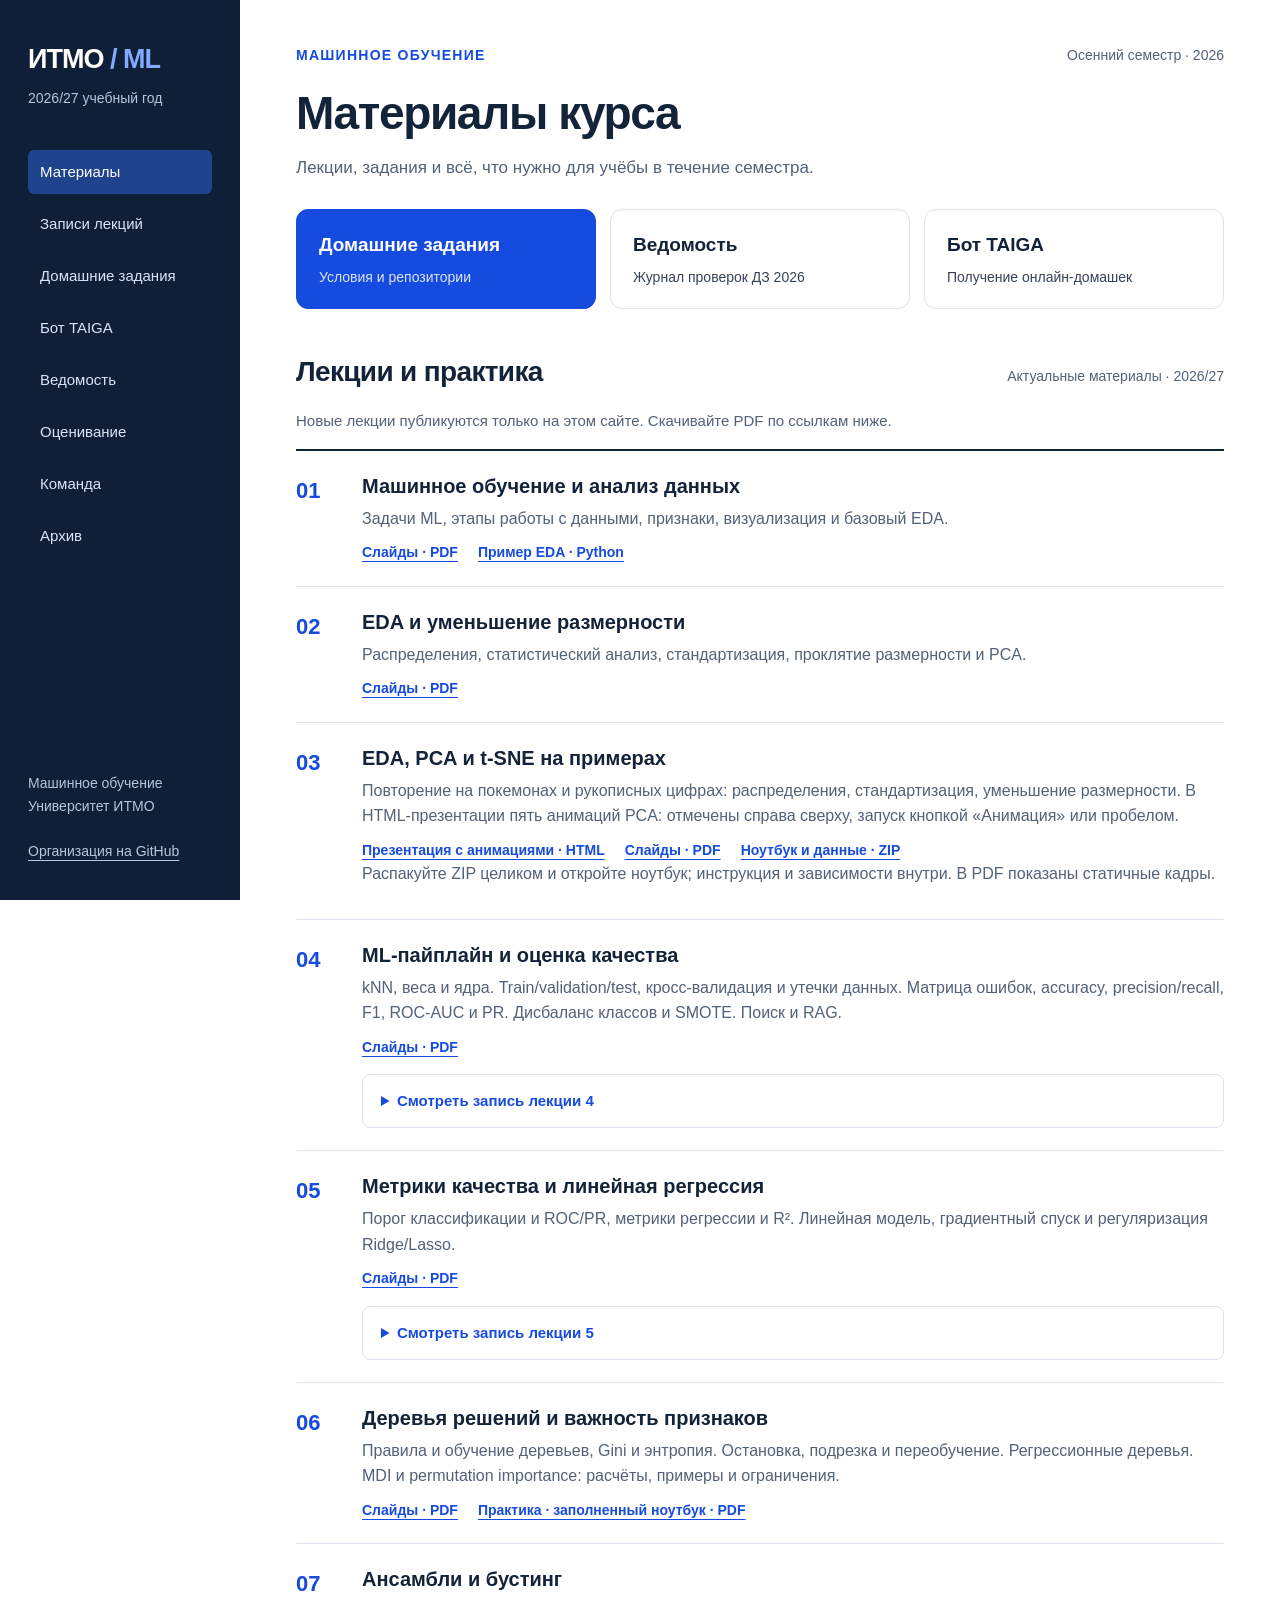
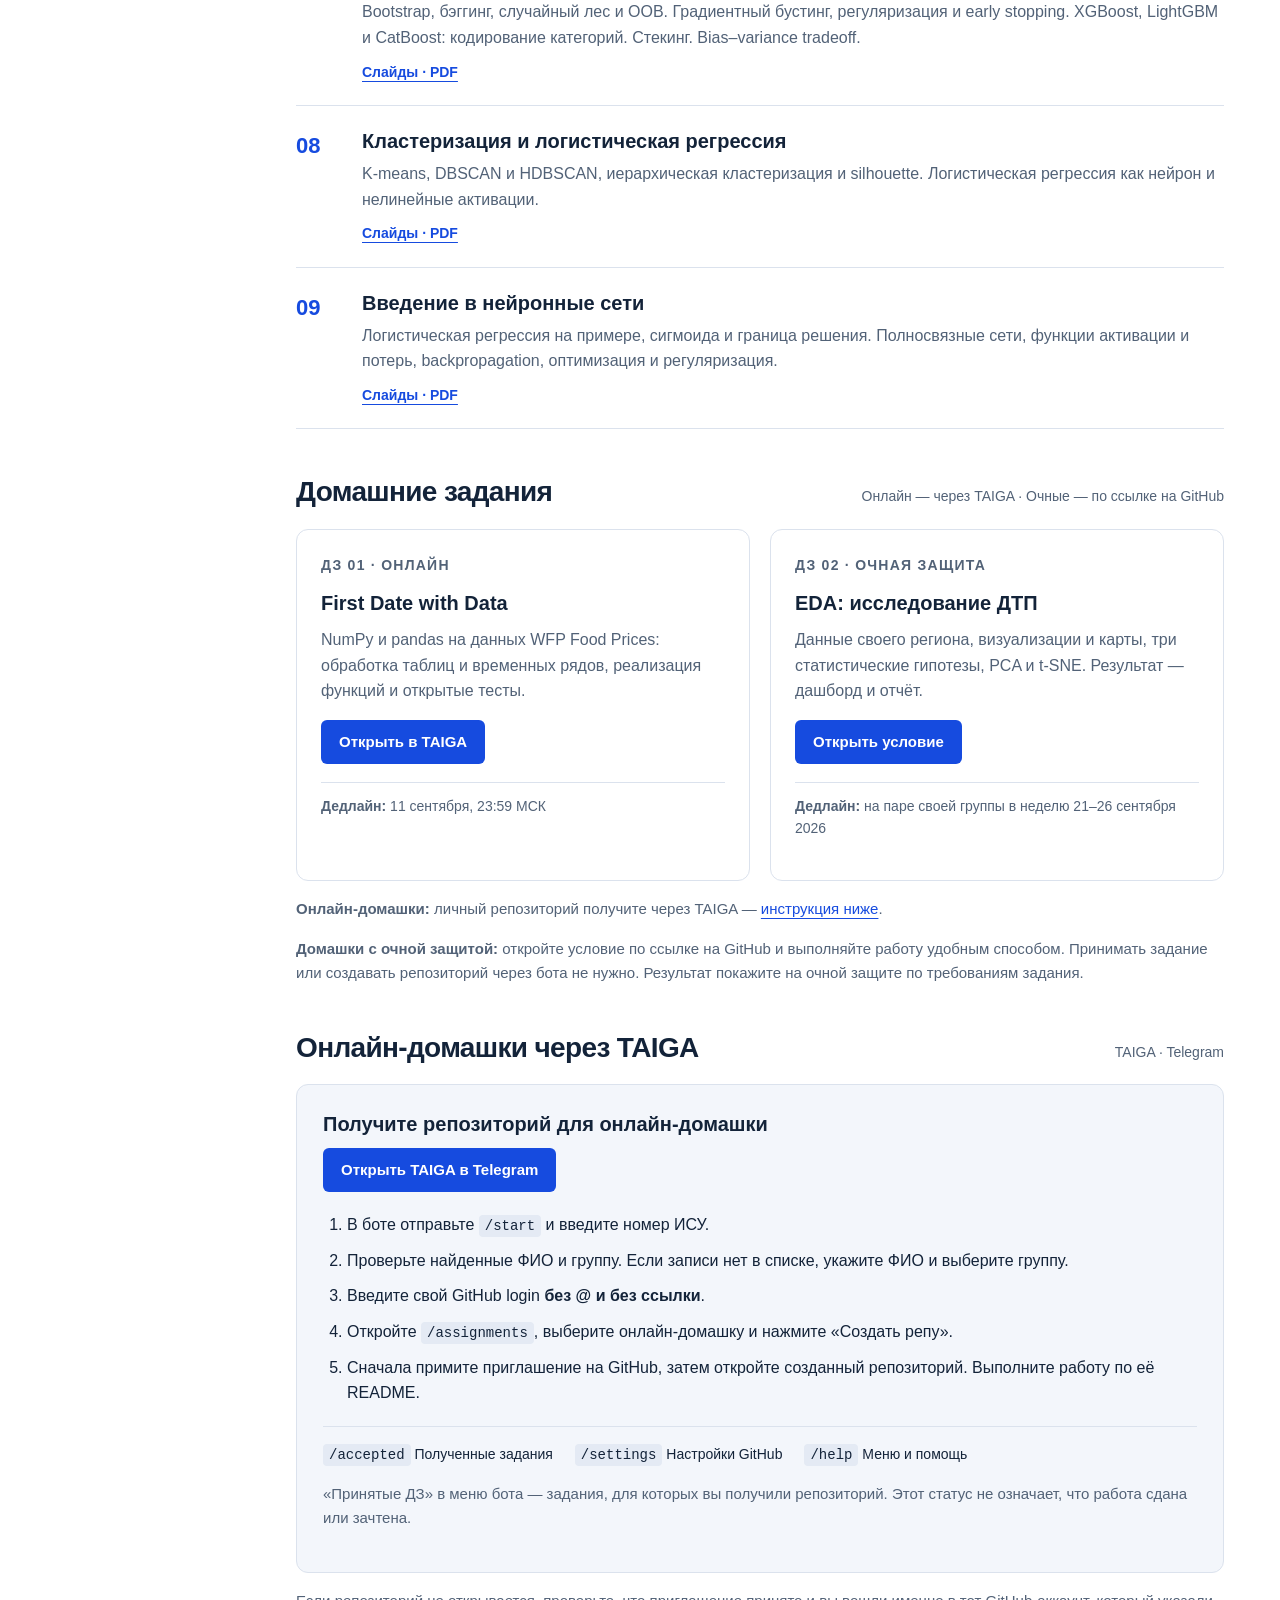
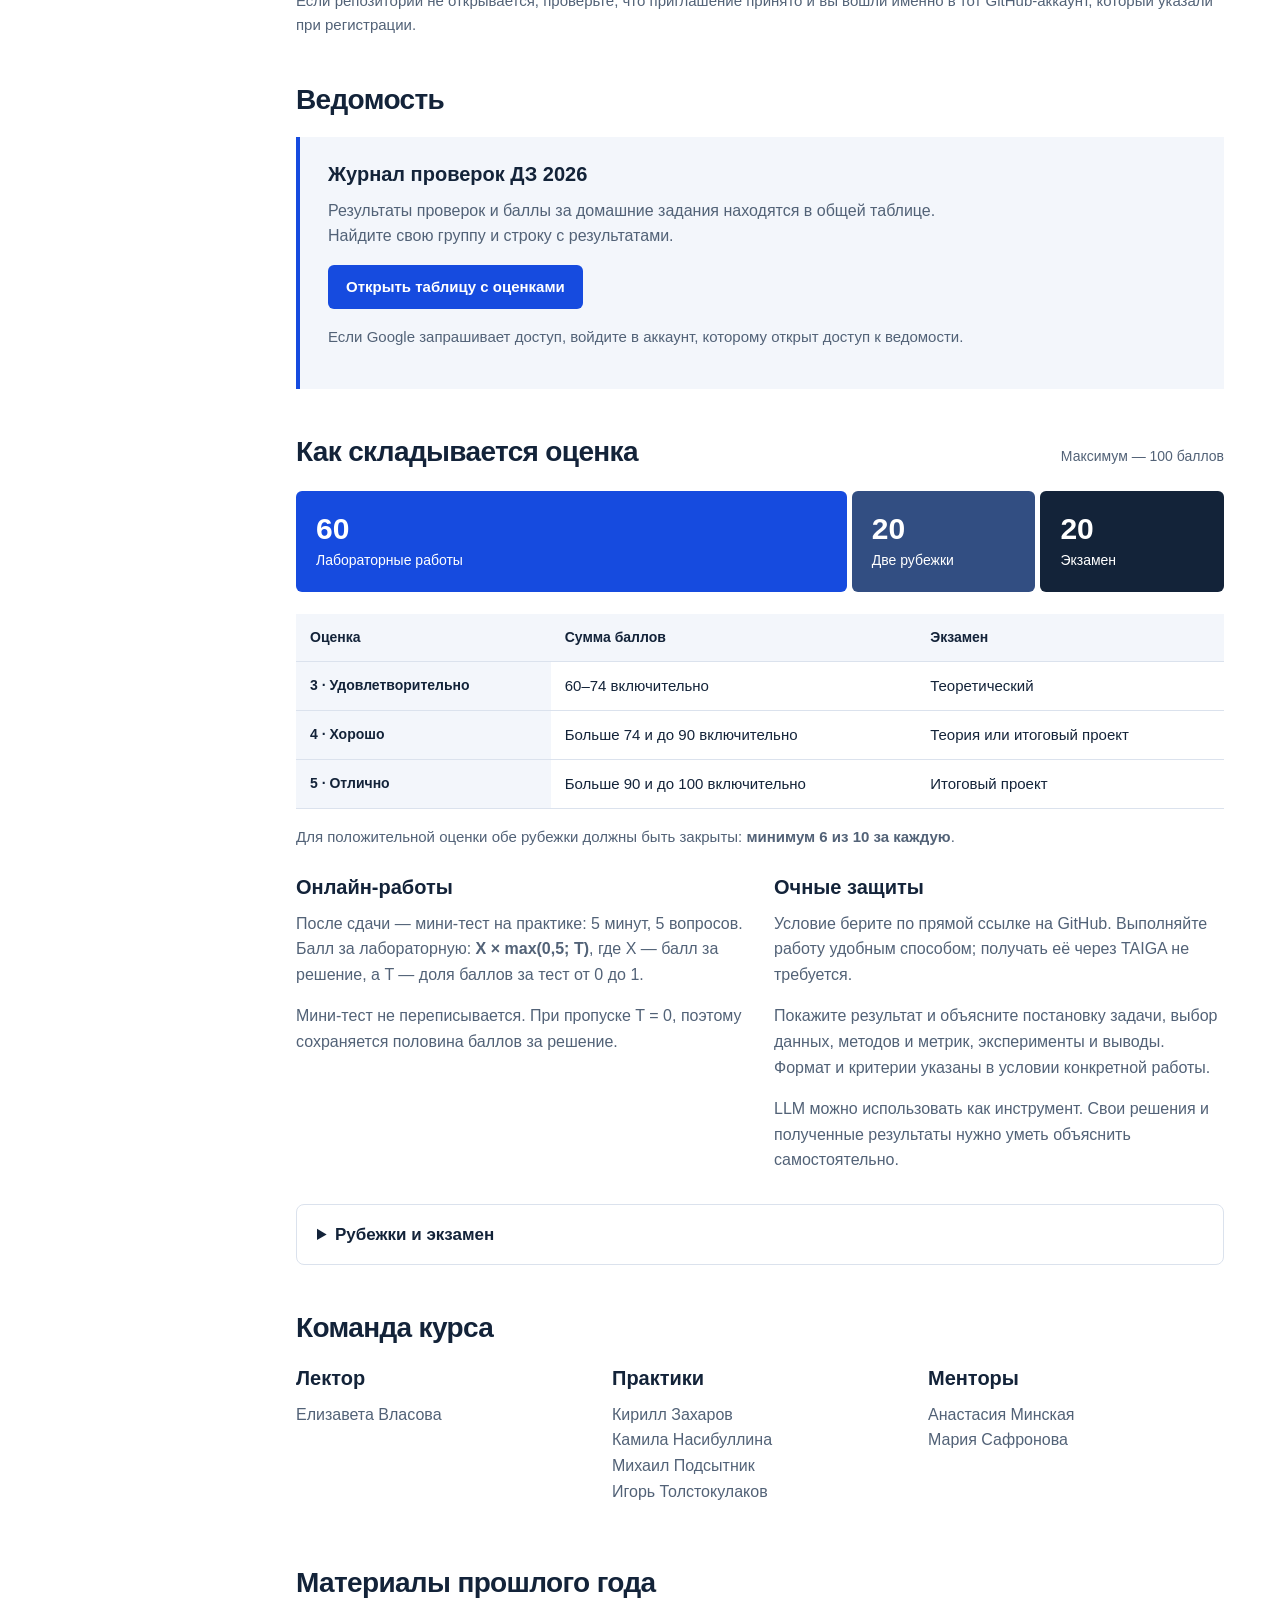
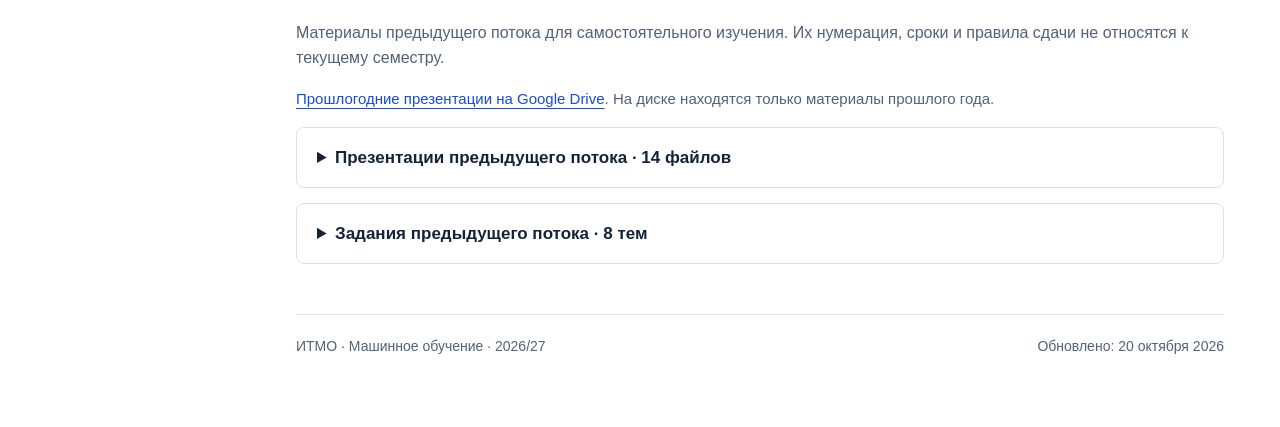
==== commit 3a94e0f2: "Publish lecture 9: neural networks and logistic regression" ====
--- a/docs/index.html
+++ b/docs/index.html
@@ -21,6 +21,7 @@
 <article class="lecture" id="lecture-06"><div class="number">06</div><div><h3>Деревья решений и важность признаков</h3><p>Правила и обучение деревьев, Gini и энтропия. Остановка, подрезка и переобучение. Регрессионные деревья. MDI и permutation importance: расчёты, примеры и ограничения.</p><div class="links"><a href="materials/lecture-06.pdf">Слайды · PDF</a><a href="materials/practice-trees-filled.pdf">Практика · заполненный ноутбук · PDF</a></div></div></article>
 <article class="lecture" id="lecture-07"><div class="number">07</div><div><h3>Ансамбли и бустинг</h3><p>Bootstrap, бэггинг, случайный лес и OOB. Градиентный бустинг, регуляризация и early stopping. XGBoost, LightGBM и CatBoost: кодирование категорий. Стекинг. Bias–variance tradeoff.</p><div class="links"><a href="materials/lecture-07.pdf">Слайды · PDF</a></div></div></article>
 <article class="lecture" id="lecture-08"><div class="number">08</div><div><h3>Кластеризация и логистическая регрессия</h3><p>K-means, DBSCAN и HDBSCAN, иерархическая кластеризация и silhouette. Логистическая регрессия как нейрон и нелинейные активации.</p><div class="links"><a href="materials/lecture-08.pdf">Слайды · PDF</a></div></div></article>
+<article class="lecture" id="lecture-09"><div class="number">09</div><div><h3>Введение в нейронные сети</h3><p>Логистическая регрессия на примере, сигмоида и граница решения. Полносвязные сети, функции активации и потерь, backpropagation, оптимизация и регуляризация.</p><div class="links"><a href="materials/lecture-09.pdf">Слайды · PDF</a></div></div></article>
 </div></section>
 <section id="homework"><div class="sectionhead"><h2>Домашние задания</h2><span>Онлайн — через TAIGA · Очные — по ссылке на GitHub</span></div>
 <div class="homeworks"><article class="homework"><p class="eyebrow">ДЗ 01 · Онлайн</p><h3>First Date with Data</h3><p>NumPy и pandas на данных WFP Food Prices: обработка таблиц и временных рядов, реализация функций и открытые тесты.</p><a class="button" href="https://t.me/itmo_taiga_assistant_bot">Открыть в TAIGA</a><p class="meta"><strong>Дедлайн:</strong> 11 сентября, 23:59 МСК</p></article>
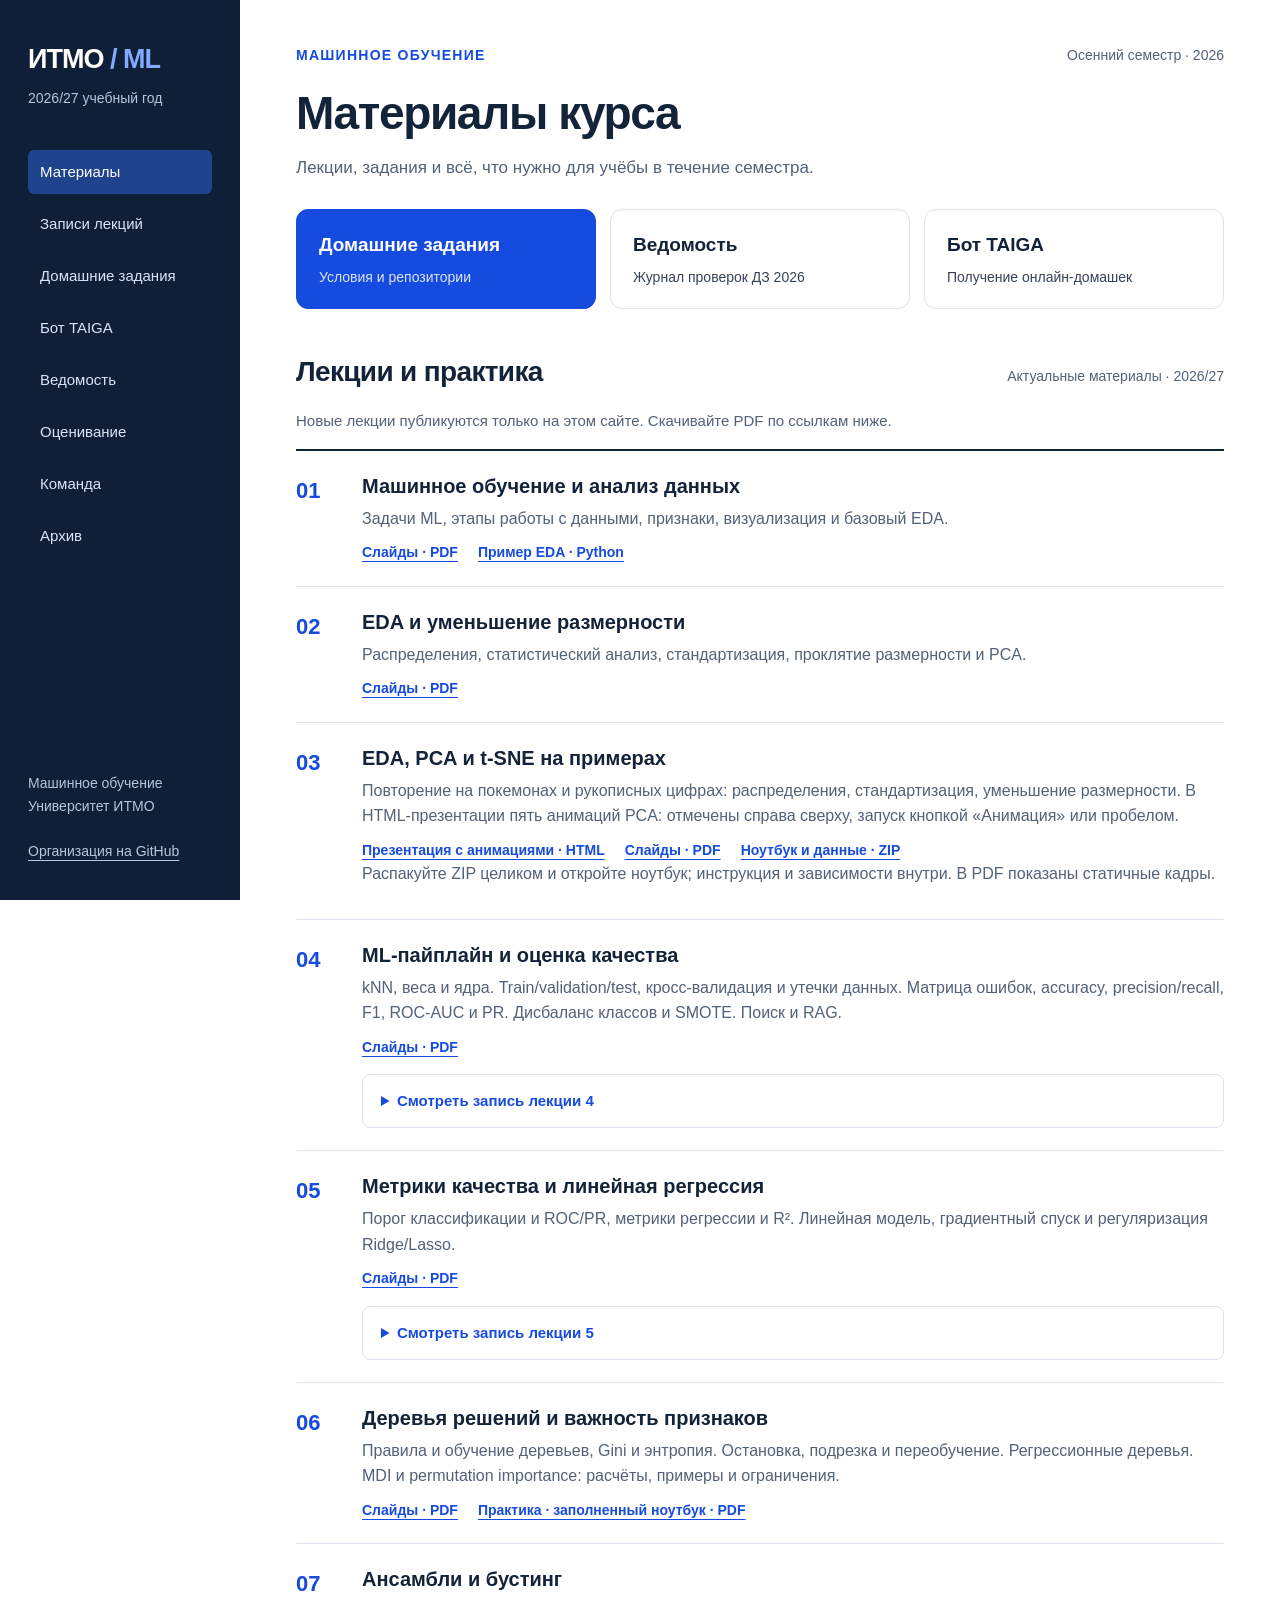
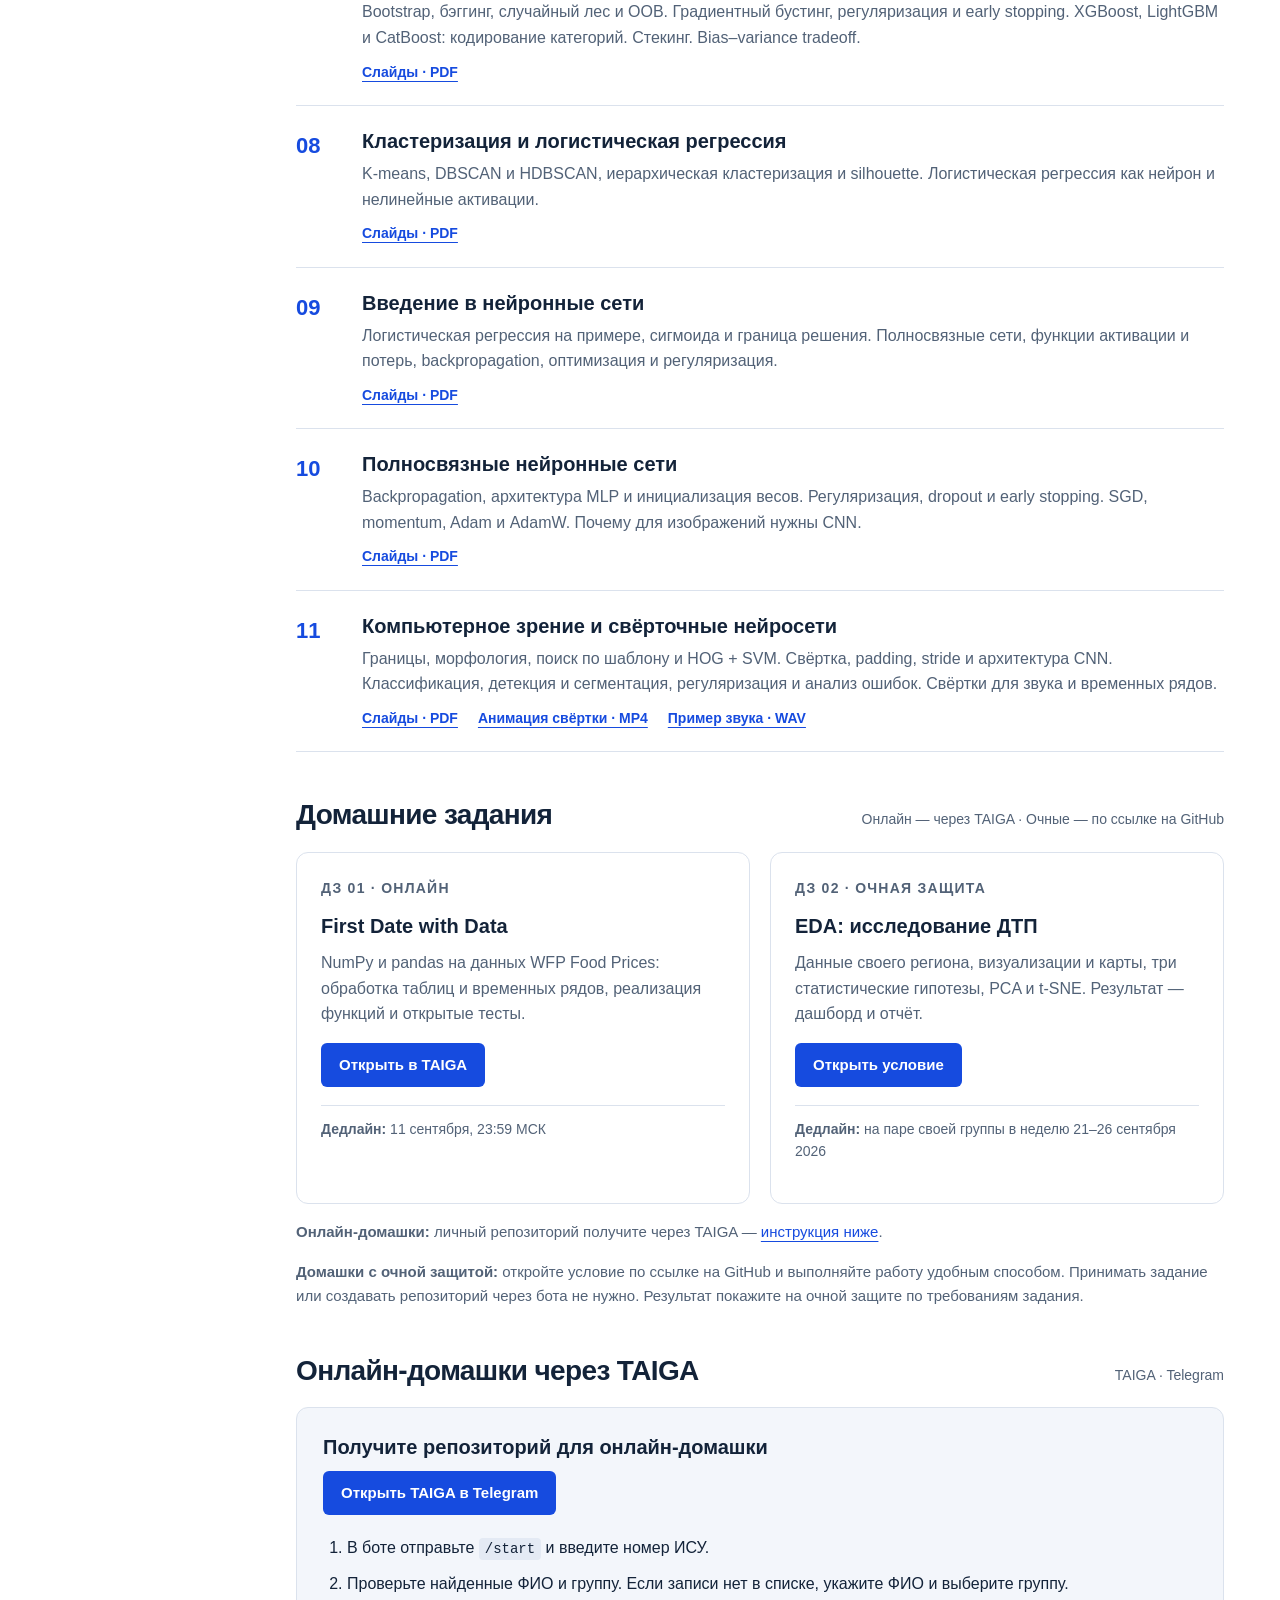
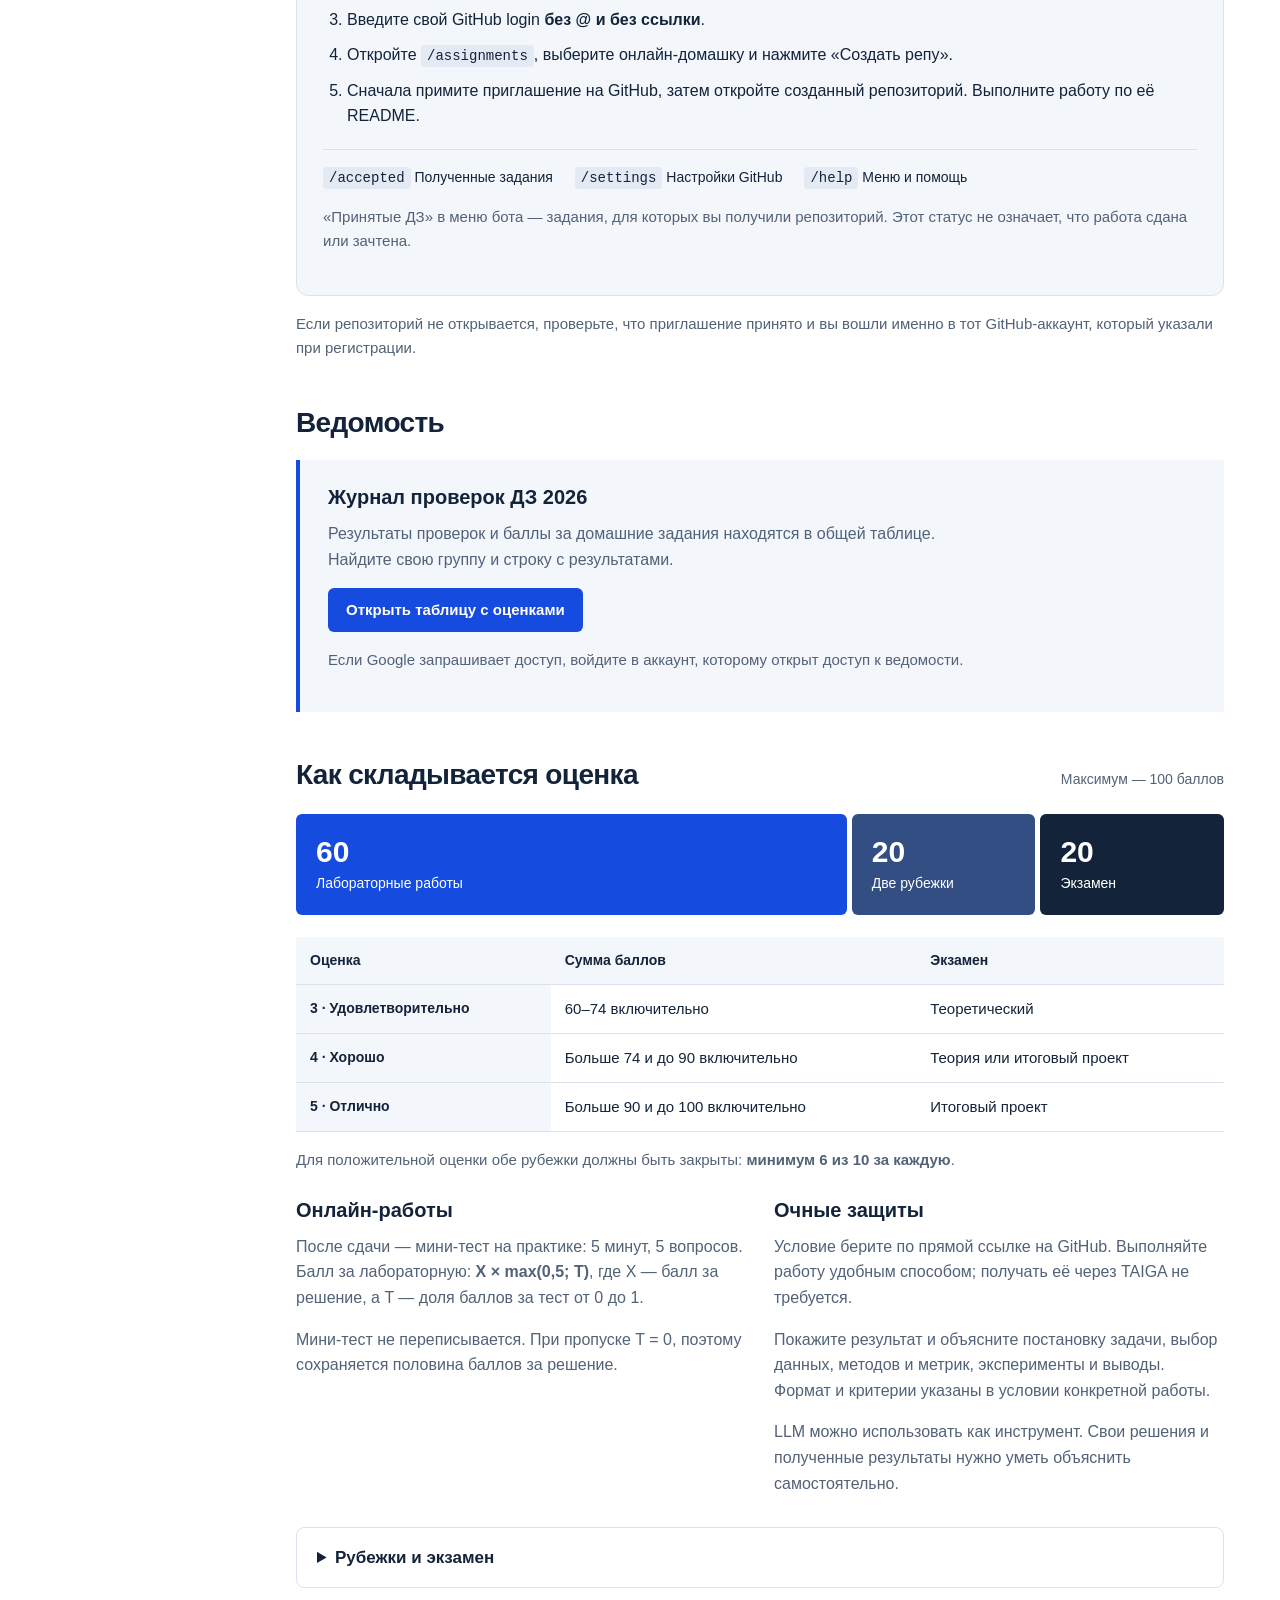
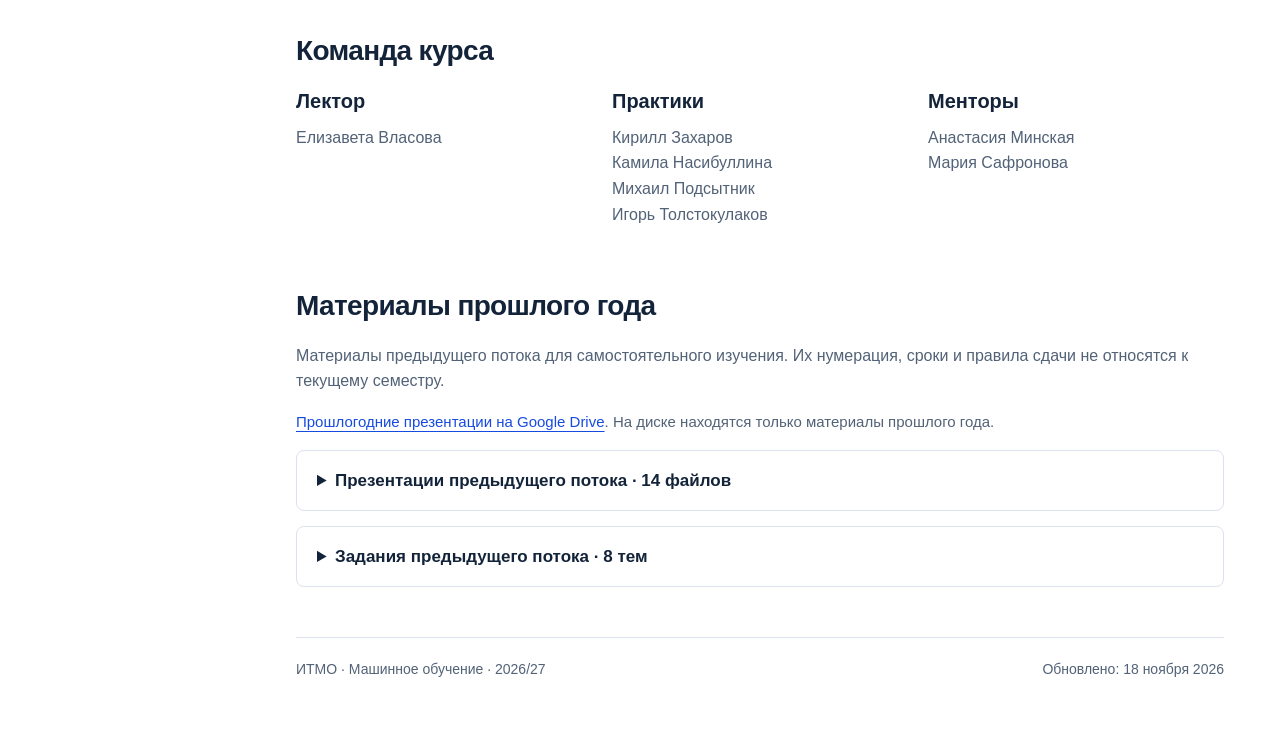
==== commit 321c2960: "Publish lectures 10 and 11 with CNN media" ====
--- a/docs/index.html
+++ b/docs/index.html
@@ -22,6 +22,8 @@
 <article class="lecture" id="lecture-07"><div class="number">07</div><div><h3>Ансамбли и бустинг</h3><p>Bootstrap, бэггинг, случайный лес и OOB. Градиентный бустинг, регуляризация и early stopping. XGBoost, LightGBM и CatBoost: кодирование категорий. Стекинг. Bias–variance tradeoff.</p><div class="links"><a href="materials/lecture-07.pdf">Слайды · PDF</a></div></div></article>
 <article class="lecture" id="lecture-08"><div class="number">08</div><div><h3>Кластеризация и логистическая регрессия</h3><p>K-means, DBSCAN и HDBSCAN, иерархическая кластеризация и silhouette. Логистическая регрессия как нейрон и нелинейные активации.</p><div class="links"><a href="materials/lecture-08.pdf">Слайды · PDF</a></div></div></article>
 <article class="lecture" id="lecture-09"><div class="number">09</div><div><h3>Введение в нейронные сети</h3><p>Логистическая регрессия на примере, сигмоида и граница решения. Полносвязные сети, функции активации и потерь, backpropagation, оптимизация и регуляризация.</p><div class="links"><a href="materials/lecture-09.pdf">Слайды · PDF</a></div></div></article>
+<article class="lecture" id="lecture-10"><div class="number">10</div><div><h3>Полносвязные нейронные сети</h3><p>Backpropagation, архитектура MLP и инициализация весов. Регуляризация, dropout и early stopping. SGD, momentum, Adam и AdamW. Почему для изображений нужны CNN.</p><div class="links"><a href="materials/lecture-10.pdf">Слайды · PDF</a></div></div></article>
+<article class="lecture" id="lecture-11"><div class="number">11</div><div><h3>Компьютерное зрение и свёрточные нейросети</h3><p>Границы, морфология, поиск по шаблону и HOG + SVM. Свёртка, padding, stride и архитектура CNN. Классификация, детекция и сегментация, регуляризация и анализ ошибок. Свёртки для звука и временных рядов.</p><div class="links"><a href="materials/lecture-11.pdf">Слайды · PDF</a><a href="materials/media/convolution_window.mp4">Анимация свёртки · MP4</a><a href="materials/media/speech_example.wav">Пример звука · WAV</a></div></div></article>
 </div></section>
 <section id="homework"><div class="sectionhead"><h2>Домашние задания</h2><span>Онлайн — через TAIGA · Очные — по ссылке на GitHub</span></div>
 <div class="homeworks"><article class="homework"><p class="eyebrow">ДЗ 01 · Онлайн</p><h3>First Date with Data</h3><p>NumPy и pandas на данных WFP Food Prices: обработка таблиц и временных рядов, реализация функций и открытые тесты.</p><a class="button" href="https://t.me/itmo_taiga_assistant_bot">Открыть в TAIGA</a><p class="meta"><strong>Дедлайн:</strong> 11 сентября, 23:59 МСК</p></article>
@@ -39,4 +41,4 @@
 <details><summary>Рубежки и экзамен</summary><p class="note">Рубежные работы: <strong>20 октября</strong> и <strong>15 декабря 2026</strong>, во время практических занятий. Письменно, на бумаге; без конспектов, других материалов и электронных устройств.</p><p>Для «3» предусмотрен теоретический экзамен. Для «4» можно выбрать теорию или проект. Для «5» нужен итоговый практический проект в формате мини-курсовой.</p></details></section>
 <section id="team"><div class="sectionhead"><h2>Команда курса</h2></div><div class="team"><div><h3>Лектор</h3><p>Елизавета Власова</p></div><div><h3>Практики</h3><p>Кирилл Захаров<br>Камила Насибуллина<br>Михаил Подсытник<br>Игорь Толстокулаков</p></div><div><h3>Менторы</h3><p>Анастасия Минская<br>Мария Сафронова</p></div></div></section>
 <section id="archive"><div class="sectionhead"><h2>Материалы прошлого года</h2></div><p class="muted">Материалы предыдущего потока для самостоятельного изучения. Их нумерация, сроки и правила сдачи не относятся к текущему семестру.</p><p class="note"><a href="https://drive.google.com/drive/folders/1g2-4mdhATZkF4elCgCH3hkfK8moCB7Ho">Прошлогодние презентации на Google Drive</a>. На диске находятся только материалы прошлого года.</p><details><summary>Презентации предыдущего потока · 14 файлов</summary><ul><li><a href="https://docs.google.com/presentation/d/1WX2LB0aDM0awaZ87EdqQ-S3rUSIxD4e8/edit?usp=drivesdk&amp;ouid=114748752541859044137&amp;rtpof=true&amp;sd=true">Lecture 1. MS intro + EDA.pptx</a></li><li><a href="https://docs.google.com/presentation/d/12kSOmeyjZpeFzAq5Xodr3aOQBu44ck2q/edit?usp=drivesdk&amp;ouid=114748752541859044137&amp;rtpof=true&amp;sd=true">Lecture 2. Stat. hypotheses.pptx</a></li><li><a href="https://docs.google.com/presentation/d/1_D8uTU2XRmR8DZO0sigl1Nuk1R17o4Wp/edit?usp=drivesdk&amp;ouid=114748752541859044137&amp;rtpof=true&amp;sd=true">Lecture 3. PCA.pptx</a></li><li><a href="https://docs.google.com/presentation/d/1HMXRzWUHVKtwvO5hQWafJak5acilHFCf/edit?usp=drivesdk&amp;ouid=114748752541859044137&amp;rtpof=true&amp;sd=true">Lecture 4. t-SNE &amp; UMAP.pptx</a></li><li><a href="https://docs.google.com/presentation/d/1uEagUJv49_-Yo94mhiQZqL1ES7v9sO5f/edit?usp=drivesdk&amp;ouid=114748752541859044137&amp;rtpof=true&amp;sd=true">Lecture 5. Metrics &amp; KNN.pptx</a></li><li><a href="https://docs.google.com/presentation/d/1YdBTxPbUzW6Ru0N-zzKdBnoiWvK77g9H/edit?usp=drivesdk&amp;ouid=114748752541859044137&amp;rtpof=true&amp;sd=true">Lecture 6. Linear regression.pptx</a></li><li><a href="https://docs.google.com/presentation/d/1BT3EJiJzLUGn6b9fAKAFbU-v0p5Nmd-K/edit?usp=drivesdk&amp;ouid=114748752541859044137&amp;rtpof=true&amp;sd=true">Lecture 7. SVM &amp; logistic regression.pptx</a></li><li><a href="https://docs.google.com/presentation/d/1my4y9N_Cz4WPyYJfPvBgL1GSSuhEttGL/edit?usp=drivesdk&amp;ouid=114748752541859044137&amp;rtpof=true&amp;sd=true">Lecture 8. Decision trees, forests, boostings.pptx</a></li><li><a href="https://docs.google.com/presentation/d/19ZiJu82N6OPNAolO_kHll_wKEzsX1jqM/edit?usp=drivesdk&amp;ouid=114748752541859044137&amp;rtpof=true&amp;sd=true">Lecture 9. Boostings, Naive Bayes, Bayesian networks.pptx</a></li><li><a href="https://docs.google.com/presentation/d/1_nK_H38zHN9gmEuq5x1yutu32ONSoUqH/edit?usp=drivesdk&amp;ouid=114748752541859044137&amp;rtpof=true&amp;sd=true">Lecture 10. Clustering.pptx</a></li><li><a href="https://docs.google.com/presentation/d/1arP4VFfiYvC-yGT4ptehRdfq-2SJfs8v/edit?usp=drivesdk&amp;ouid=114748752541859044137&amp;rtpof=true&amp;sd=true">Lecture 11. Deep learning.pptx</a></li><li><a href="https://docs.google.com/presentation/d/1wASLXvKgLaF7K2xe8nCT4MAOYQFZjVAE/edit?usp=drivesdk&amp;ouid=114748752541859044137&amp;rtpof=true&amp;sd=true">Lecture 12. BackProp, CNN.pptx</a></li><li><a href="https://docs.google.com/presentation/d/1Qh97lx9HQVVvRgb4ZTSwdR37BaeDb485/edit?usp=drivesdk&amp;ouid=114748752541859044137&amp;rtpof=true&amp;sd=true">Lecture 13. CNN, RNN.pptx</a></li><li><a href="https://docs.google.com/presentation/d/1i5bKO5YZeshf8FHkTOM7dkvtuqh9S9p6/edit?usp=drivesdk&amp;ouid=114748752541859044137&amp;rtpof=true&amp;sd=true">Lecture 14. From LSTM to GPT.pptx</a></li></ul></details><details><summary>Задания предыдущего потока · 8 тем</summary><ul><li><a href="https://github.com/ITMO-SE-ML/hw1-stat-basics">Основы статистики</a></li><li><a href="https://github.com/ITMO-SE-ML/hw2-eda-dim-reduction">EDA и уменьшение размерности</a></li><li><a href="https://github.com/ITMO-SE-ML/hw3-knn-metrics">kNN и метрики качества</a></li><li><a href="https://github.com/ITMO-SE-ML/hw4-lin-reg">Линейная регрессия</a></li><li><a href="https://github.com/ITMO-SE-ML/hw5-svm">SVM</a></li><li><a href="https://github.com/ITMO-SE-ML/hw7-bayes-clustering">Байесовские методы и кластеризация</a></li><li><a href="https://github.com/ITMO-SE-ML/hw8-deep-learning">Глубокое обучение</a></li><li><a href="https://github.com/ITMO-SE-ML/hw9-cnn-rnn">CNN и RNN</a></li></ul></details></section>
-<footer><span>ИТМО · Машинное обучение · 2026/27</span><span>Обновлено: 20 октября 2026</span></footer></main></body></html>+<footer><span>ИТМО · Машинное обучение · 2026/27</span><span>Обновлено: 18 ноября 2026</span></footer></main></body></html>
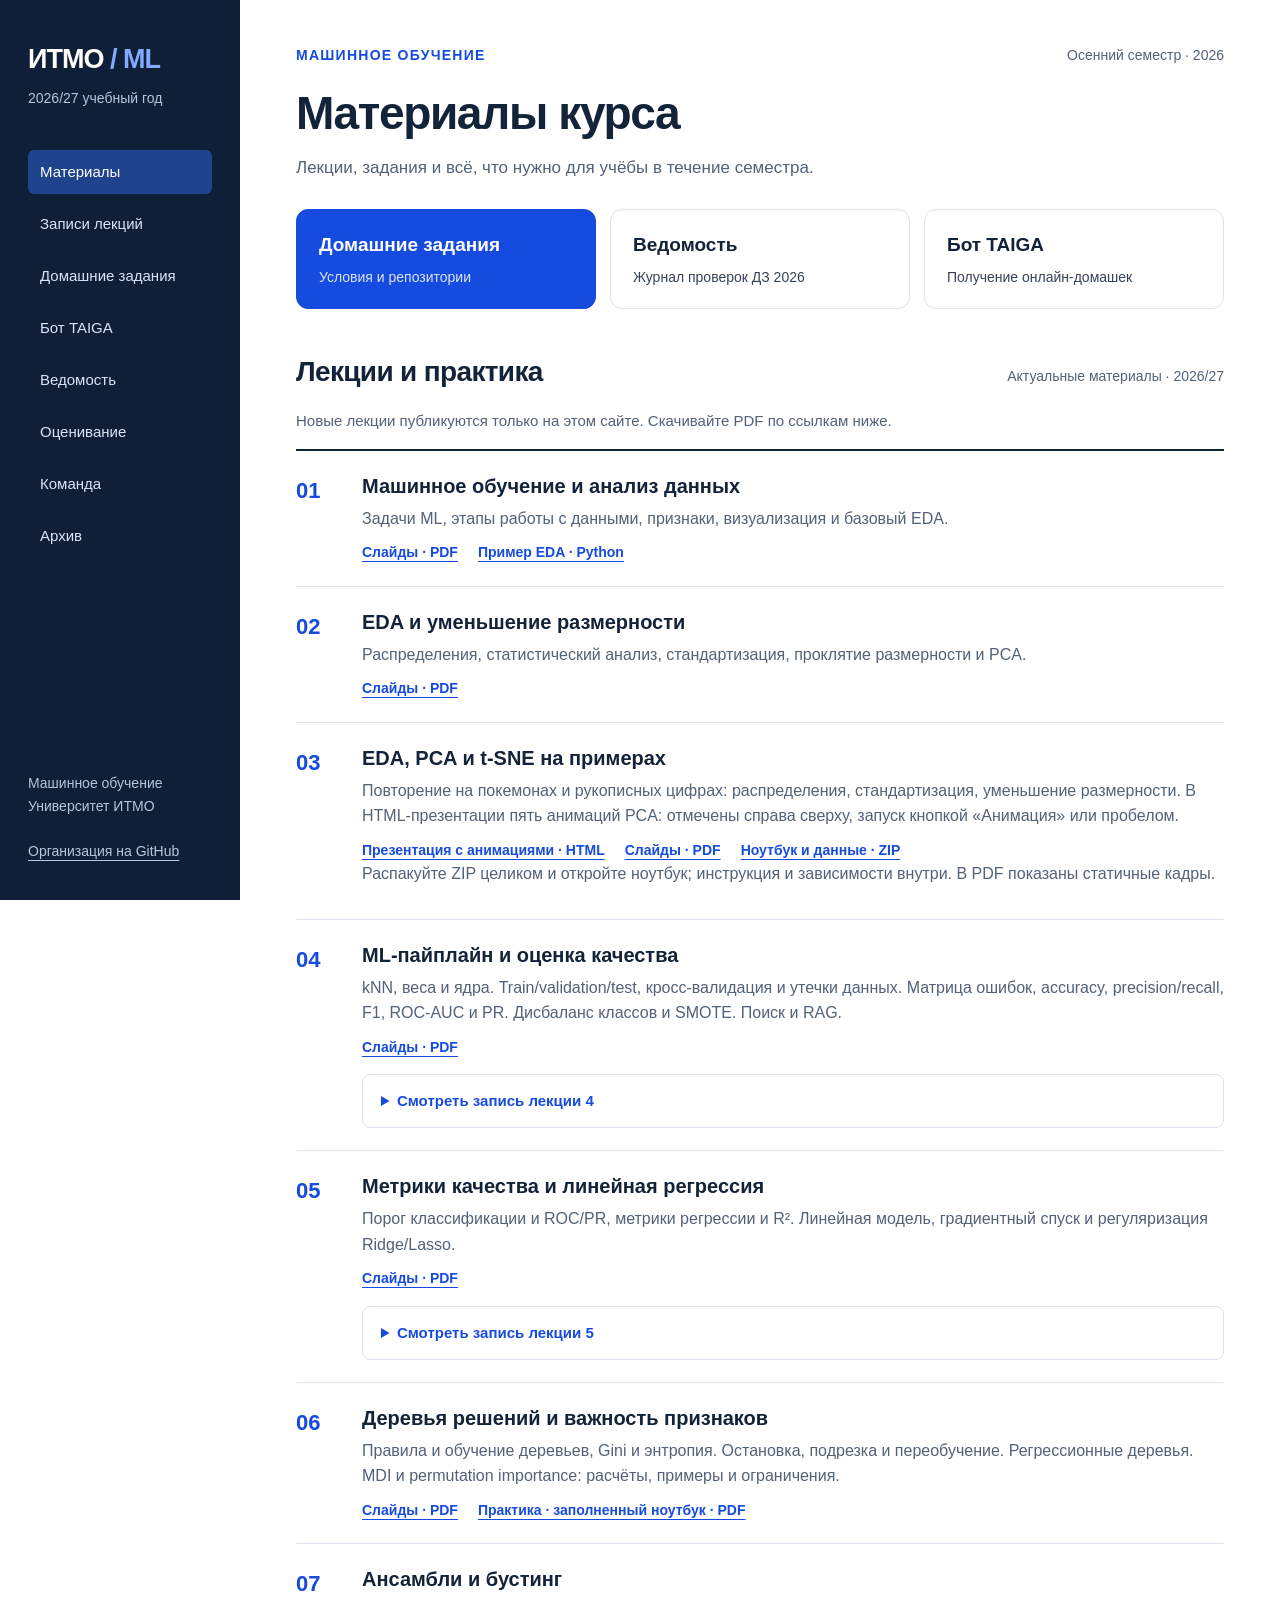
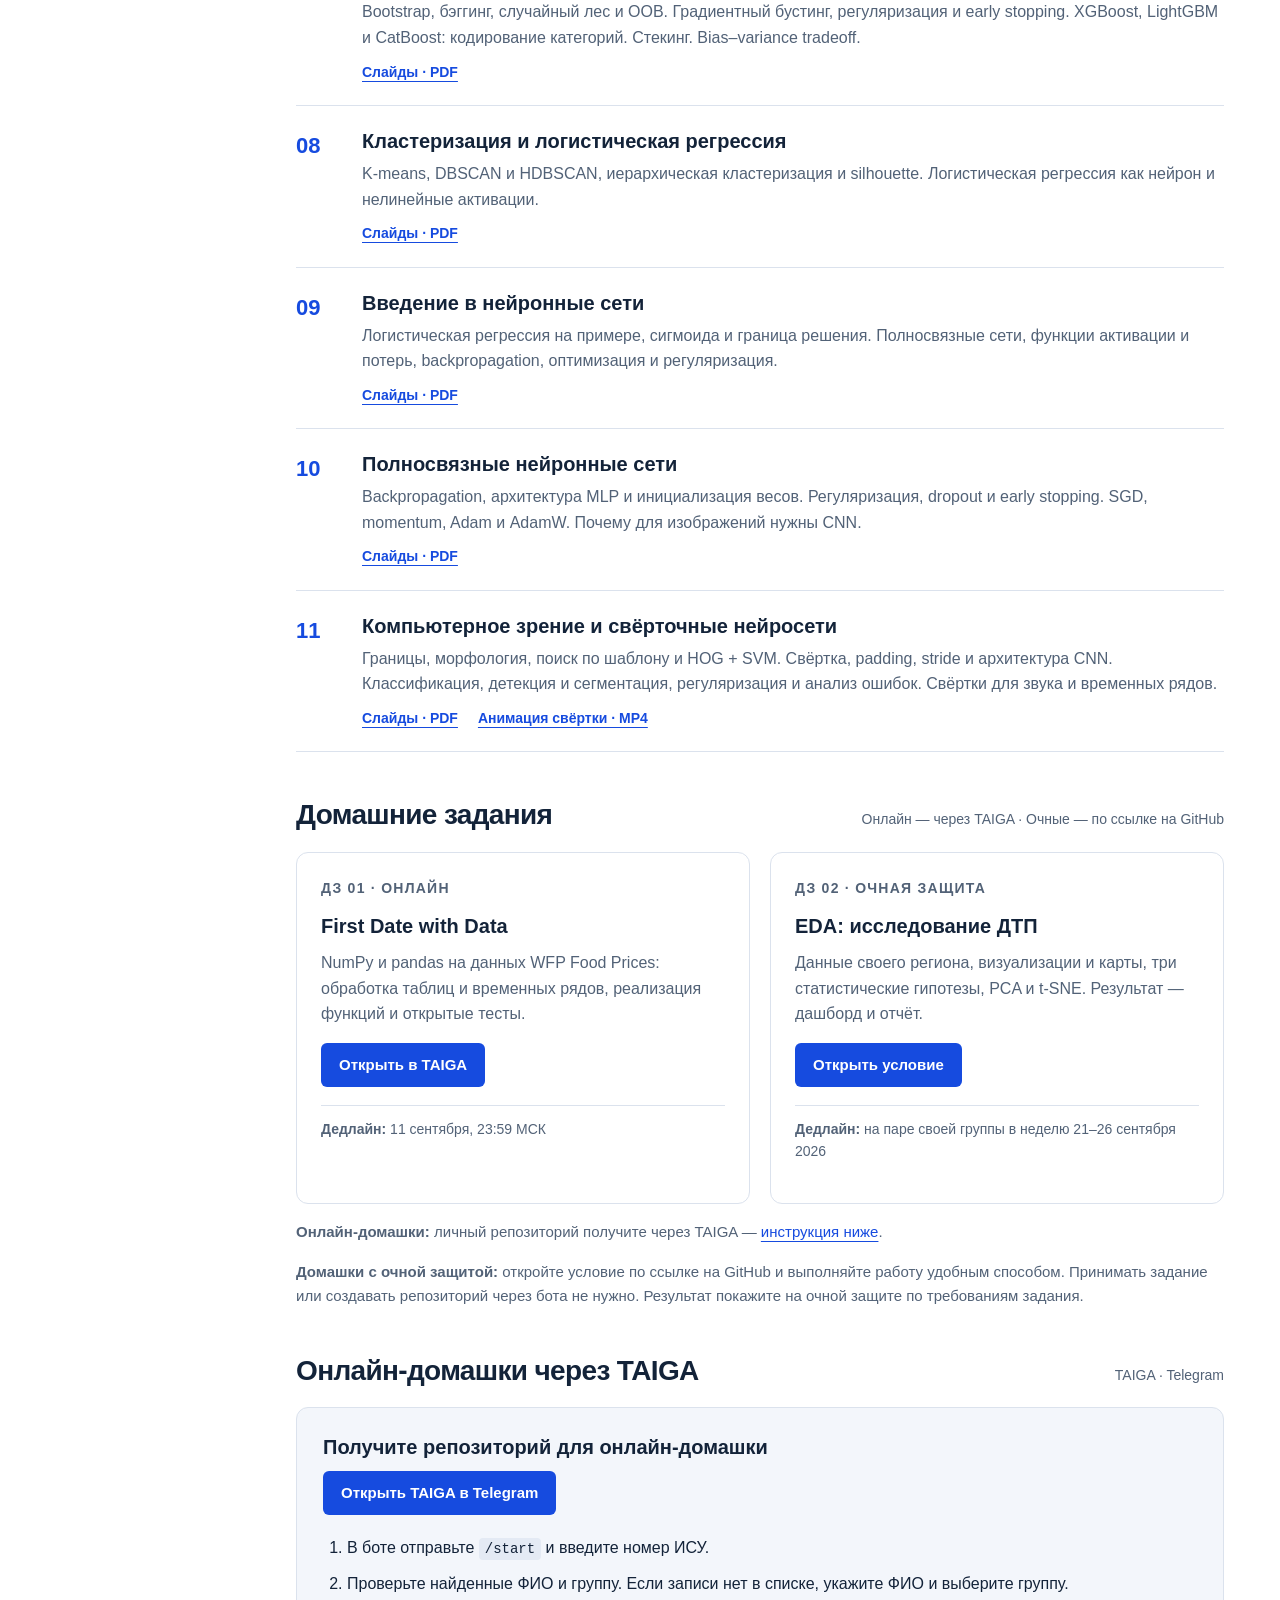
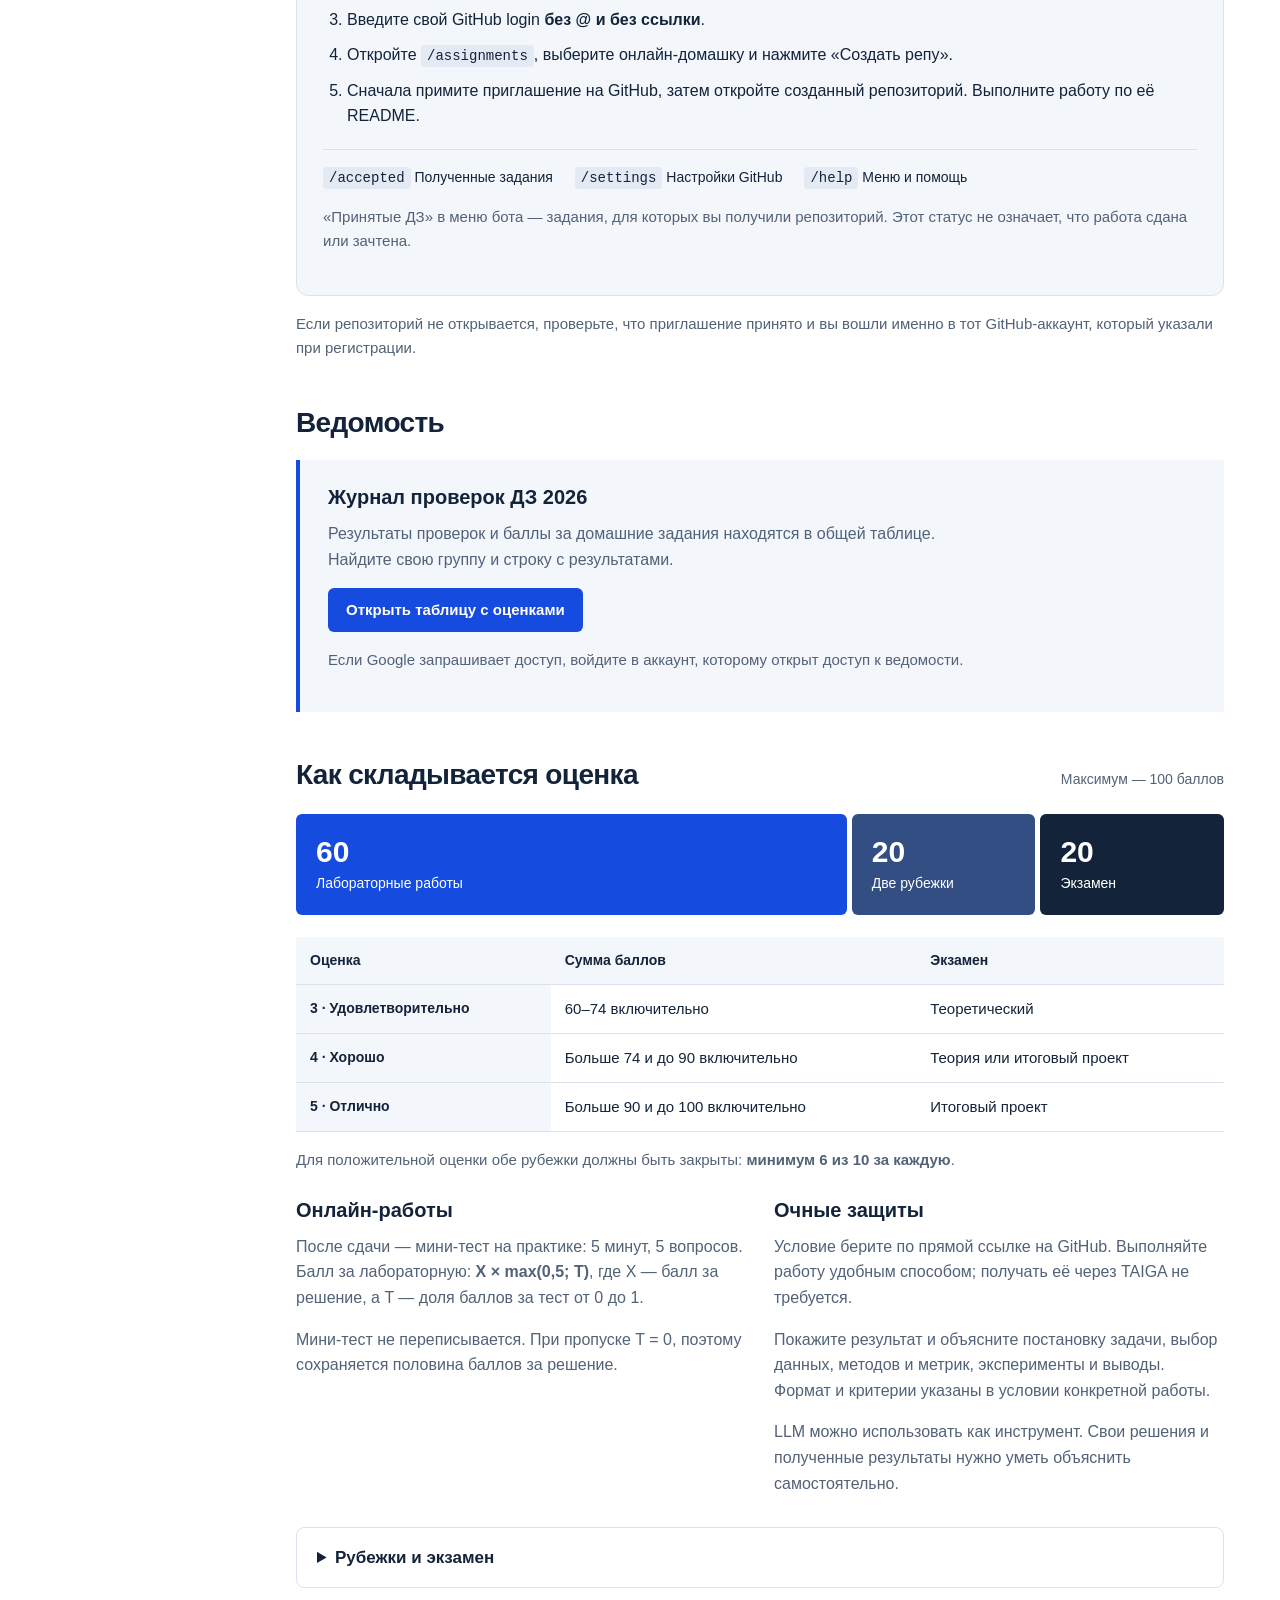
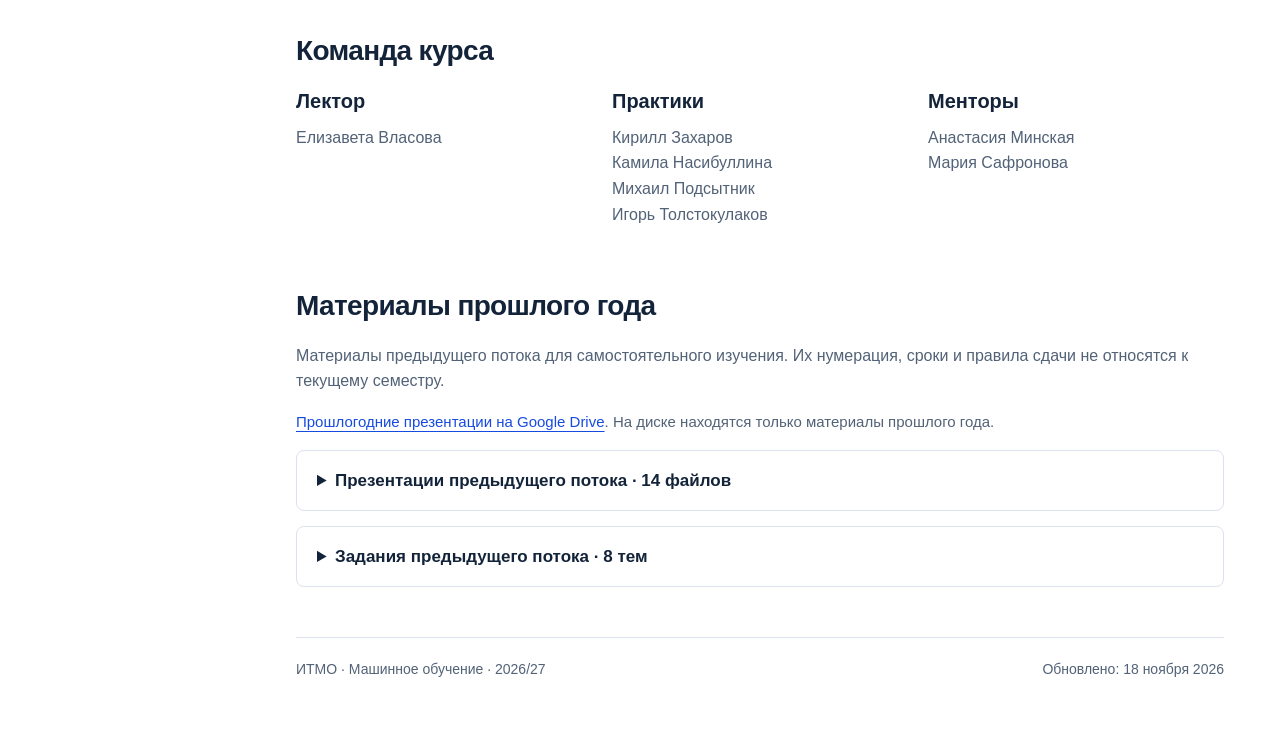
==== commit a62b775e: "Remove audio playback example from lecture 11" ====
--- a/docs/index.html
+++ b/docs/index.html
@@ -23,7 +23,7 @@
 <article class="lecture" id="lecture-08"><div class="number">08</div><div><h3>Кластеризация и логистическая регрессия</h3><p>K-means, DBSCAN и HDBSCAN, иерархическая кластеризация и silhouette. Логистическая регрессия как нейрон и нелинейные активации.</p><div class="links"><a href="materials/lecture-08.pdf">Слайды · PDF</a></div></div></article>
 <article class="lecture" id="lecture-09"><div class="number">09</div><div><h3>Введение в нейронные сети</h3><p>Логистическая регрессия на примере, сигмоида и граница решения. Полносвязные сети, функции активации и потерь, backpropagation, оптимизация и регуляризация.</p><div class="links"><a href="materials/lecture-09.pdf">Слайды · PDF</a></div></div></article>
 <article class="lecture" id="lecture-10"><div class="number">10</div><div><h3>Полносвязные нейронные сети</h3><p>Backpropagation, архитектура MLP и инициализация весов. Регуляризация, dropout и early stopping. SGD, momentum, Adam и AdamW. Почему для изображений нужны CNN.</p><div class="links"><a href="materials/lecture-10.pdf">Слайды · PDF</a></div></div></article>
-<article class="lecture" id="lecture-11"><div class="number">11</div><div><h3>Компьютерное зрение и свёрточные нейросети</h3><p>Границы, морфология, поиск по шаблону и HOG + SVM. Свёртка, padding, stride и архитектура CNN. Классификация, детекция и сегментация, регуляризация и анализ ошибок. Свёртки для звука и временных рядов.</p><div class="links"><a href="materials/lecture-11.pdf">Слайды · PDF</a><a href="materials/media/convolution_window.mp4">Анимация свёртки · MP4</a><a href="materials/media/speech_example.wav">Пример звука · WAV</a></div></div></article>
+<article class="lecture" id="lecture-11"><div class="number">11</div><div><h3>Компьютерное зрение и свёрточные нейросети</h3><p>Границы, морфология, поиск по шаблону и HOG + SVM. Свёртка, padding, stride и архитектура CNN. Классификация, детекция и сегментация, регуляризация и анализ ошибок. Свёртки для звука и временных рядов.</p><div class="links"><a href="materials/lecture-11.pdf">Слайды · PDF</a><a href="materials/media/convolution_window.mp4">Анимация свёртки · MP4</a></div></div></article>
 </div></section>
 <section id="homework"><div class="sectionhead"><h2>Домашние задания</h2><span>Онлайн — через TAIGA · Очные — по ссылке на GitHub</span></div>
 <div class="homeworks"><article class="homework"><p class="eyebrow">ДЗ 01 · Онлайн</p><h3>First Date with Data</h3><p>NumPy и pandas на данных WFP Food Prices: обработка таблиц и временных рядов, реализация функций и открытые тесты.</p><a class="button" href="https://t.me/itmo_taiga_assistant_bot">Открыть в TAIGA</a><p class="meta"><strong>Дедлайн:</strong> 11 сентября, 23:59 МСК</p></article>
